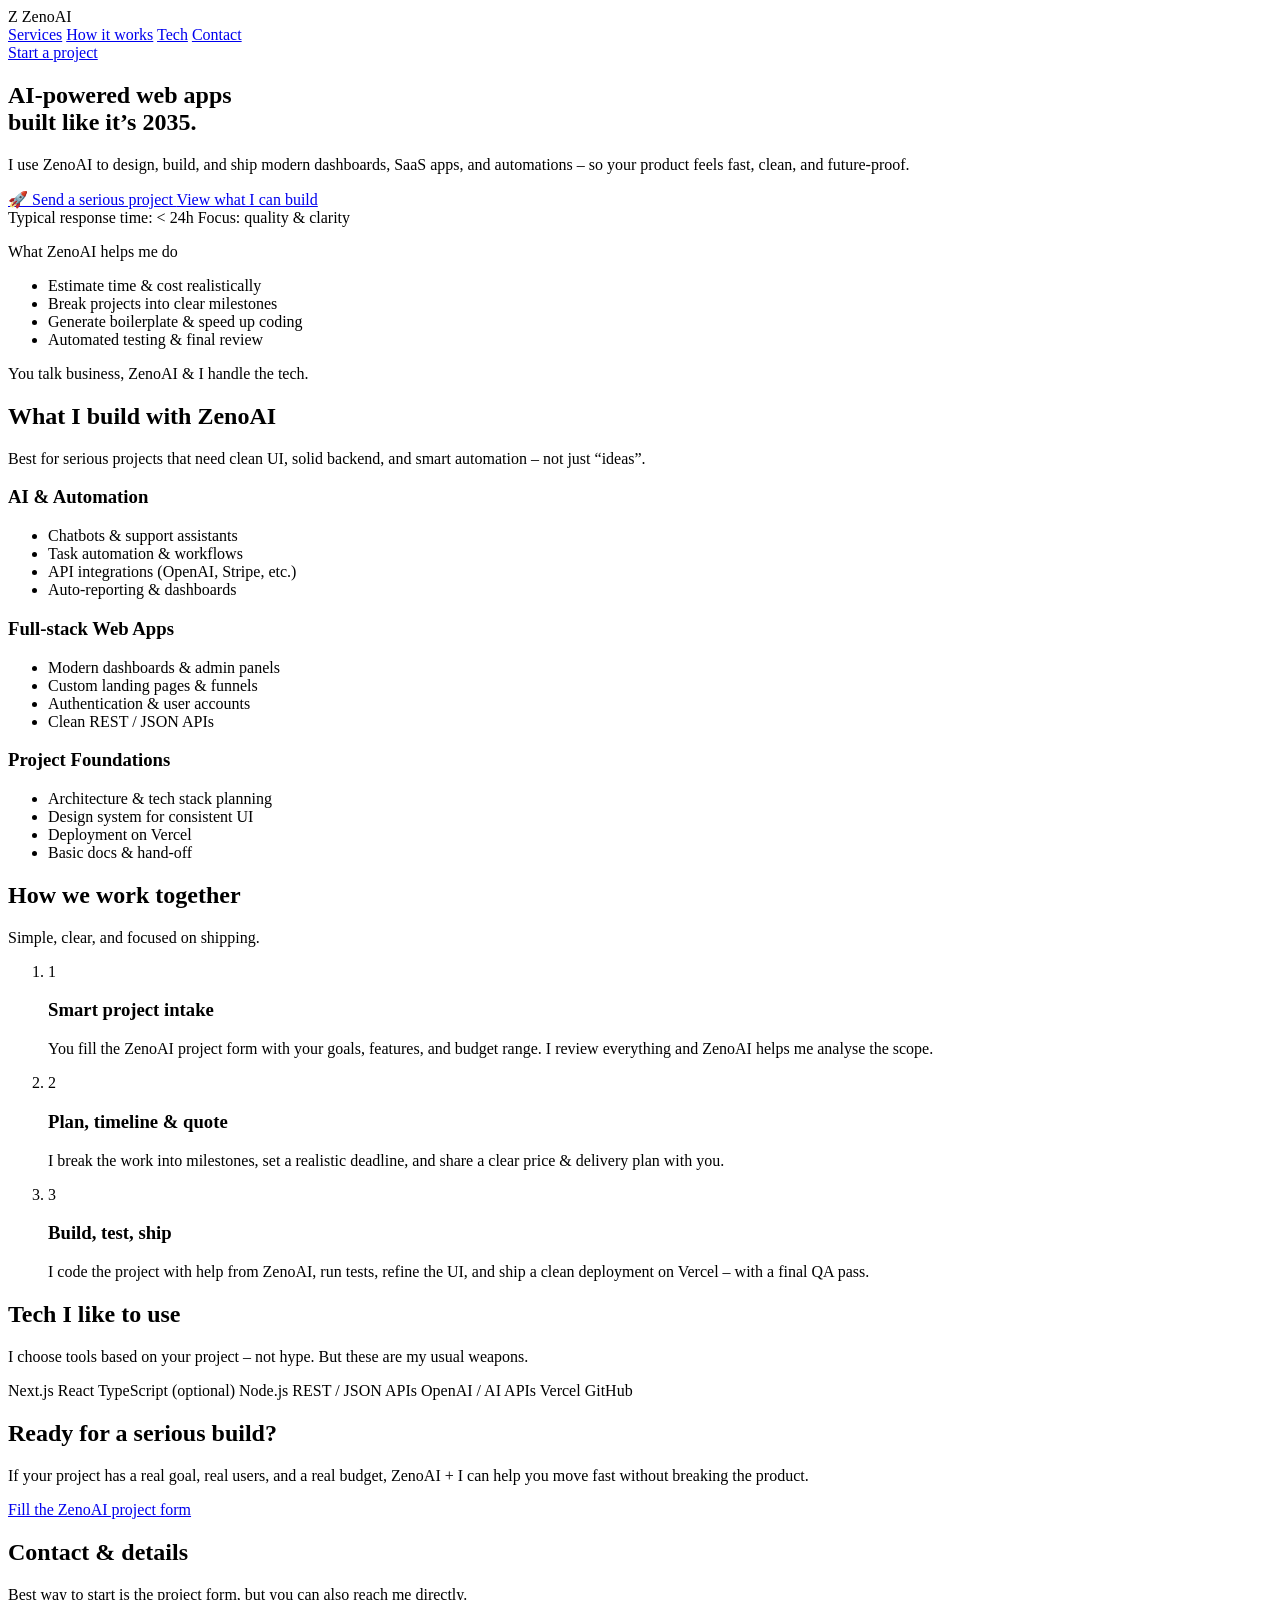
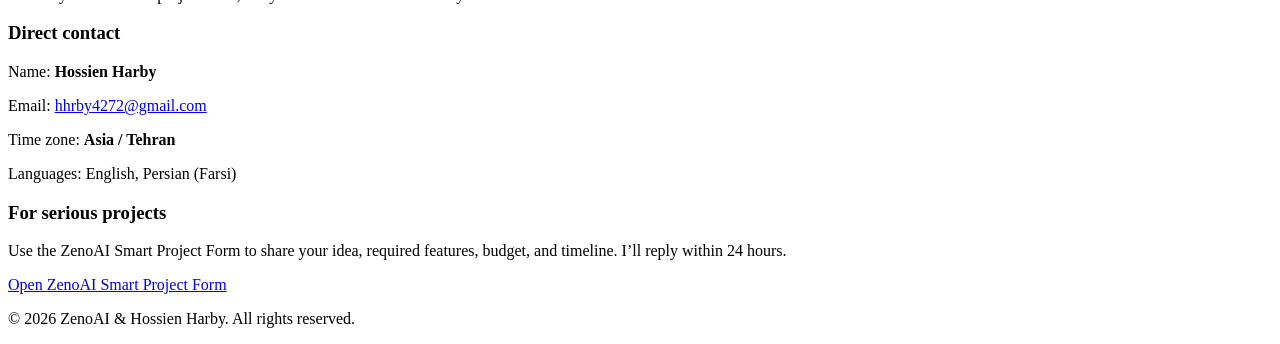
==== index.html @ d4bb6723 "index.html" ====
<!DOCTYPE html>
<html lang="en">
<head>
  <meta charset="UTF-8" />
  <title>ZenoAI – Smart AI Development Studio</title>
  <meta name="viewport" content="width=device-width, initial-scale=1" />
  <meta
    name="description"
    content="ZenoAI helps you build serious AI-powered web apps, dashboards and automation systems with clean code and smart architecture."
  />
  <link rel="stylesheet" href="styles.css" />
</head>
<body>
  <!-- Top glow bar -->
  <div class="top-glow"></div>

  <header class="navbar">
    <div class="logo">
      <span class="logo-badge">Z</span>
      <span class="logo-text">ZenoAI</span>
    </div>

    <nav class="nav-links">
      <a href="#services">Services</a>
      <a href="#how">How it works</a>
      <a href="#stack">Tech</a>
      <a href="#contact">Contact</a>
    </nav>

    <a
      class="nav-cta"
      href="https://zenoai-form.vercel.app/"
      target="_blank"
      rel="noopener"
    >
      Start a project
    </a>
  </header>

  <main>
    <!-- HERO -->
    <section class="hero">
      <div class="hero-text">
        <h1>
          AI-powered web apps<br />
          <span class="highlight">built like it’s 2035.</span>
        </h1>
        <p class="hero-subtitle">
          I use ZenoAI to design, build, and ship modern dashboards, SaaS apps,
          and automations – so your product feels fast, clean, and future-proof.
        </p>

        <div class="hero-actions">
          <a
            class="btn primary"
            href="https://zenoai-form.vercel.app/"
            target="_blank"
            rel="noopener"
          >
            🚀 Send a serious project
          </a>
          <a href="#services" class="btn secondary">
            View what I can build
          </a>
        </div>

        <div class="hero-meta">
          <span>Typical response time: &lt; 24h</span>
          <span>Focus: quality &amp; clarity</span>
        </div>
      </div>

      <div class="hero-card">
        <p class="hero-card-title">What ZenoAI helps me do</p>
        <ul>
          <li>Estimate time &amp; cost realistically</li>
          <li>Break projects into clear milestones</li>
          <li>Generate boilerplate &amp; speed up coding</li>
          <li>Automated testing &amp; final review</li>
        </ul>
        <p class="hero-card-foot">
          You talk business, ZenoAI &amp; I handle the tech.
        </p>
      </div>
    </section>

    <!-- SERVICES -->
    <section id="services" class="section">
      <div class="section-header">
        <h2>What I build with ZenoAI</h2>
        <p>
          Best for serious projects that need clean UI, solid backend, and smart
          automation – not just “ideas”.
        </p>
      </div>

      <div class="grid three">
        <article class="card service">
          <h3>AI &amp; Automation</h3>
          <ul>
            <li>Chatbots &amp; support assistants</li>
            <li>Task automation &amp; workflows</li>
            <li>API integrations (OpenAI, Stripe, etc.)</li>
            <li>Auto-reporting &amp; dashboards</li>
          </ul>
        </article>

        <article class="card service">
          <h3>Full-stack Web Apps</h3>
          <ul>
            <li>Modern dashboards &amp; admin panels</li>
            <li>Custom landing pages &amp; funnels</li>
            <li>Authentication &amp; user accounts</li>
            <li>Clean REST / JSON APIs</li>
          </ul>
        </article>

        <article class="card service">
          <h3>Project Foundations</h3>
          <ul>
            <li>Architecture &amp; tech stack planning</li>
            <li>Design system for consistent UI</li>
            <li>Deployment on Vercel</li>
            <li>Basic docs &amp; hand-off</li>
          </ul>
        </article>
      </div>
    </section>

    <!-- HOW IT WORKS -->
    <section id="how" class="section section-alt">
      <div class="section-header">
        <h2>How we work together</h2>
        <p>Simple, clear, and focused on shipping.</p>
      </div>

      <ol class="steps">
        <li>
          <span class="step-number">1</span>
          <div class="step-content">
            <h3>Smart project intake</h3>
            <p>
              You fill the ZenoAI project form with your goals, features, and
              budget range. I review everything and ZenoAI helps me analyse the
              scope.
            </p>
          </div>
        </li>

        <li>
          <span class="step-number">2</span>
          <div class="step-content">
            <h3>Plan, timeline &amp; quote</h3>
            <p>
              I break the work into milestones, set a realistic deadline, and
              share a clear price &amp; delivery plan with you.
            </p>
          </div>
        </li>

        <li>
          <span class="step-number">3</span>
          <div class="step-content">
            <h3>Build, test, ship</h3>
            <p>
              I code the project with help from ZenoAI, run tests, refine the
              UI, and ship a clean deployment on Vercel – with a final QA pass.
            </p>
          </div>
        </li>
      </ol>
    </section>

    <!-- TECH STACK -->
    <section id="stack" class="section">
      <div class="section-header">
        <h2>Tech I like to use</h2>
        <p>
          I choose tools based on your project – not hype. But these are my
          usual weapons.
        </p>
      </div>

      <div class="stack-tags">
        <span>Next.js</span>
        <span>React</span>
        <span>TypeScript (optional)</span>
        <span>Node.js</span>
        <span>REST / JSON APIs</span>
        <span>OpenAI / AI APIs</span>
        <span>Vercel</span>
        <span>GitHub</span>
      </div>
    </section>

    <!-- MINI CTA -->
    <section class="section mini-cta">
      <div class="mini-cta-content">
        <h2>Ready for a serious build?</h2>
        <p>
          If your project has a real goal, real users, and a real budget,
          ZenoAI + I can help you move fast without breaking the product.
        </p>
      </div>
      <a
        class="btn primary"
        href="https://zenoai-form.vercel.app/"
        target="_blank"
        rel="noopener"
      >
        Fill the ZenoAI project form
      </a>
    </section>

    <!-- CONTACT -->
    <section id="contact" class="section section-alt">
      <div class="section-header">
        <h2>Contact & details</h2>
        <p>
          Best way to start is the project form, but you can also reach me
          directly.
        </p>
      </div>

      <div class="grid two contact-grid">
        <div class="card contact-card">
          <h3>Direct contact</h3>
          <p>Name: <strong>Hossien Harby</strong></p>
          <p>
            Email:
            <a href="mailto:hhrby4272@gmail.com">hhrby4272@gmail.com</a>
          </p>
          <p>Time zone: <strong>Asia / Tehran</strong></p>
          <p>Languages: English, Persian (Farsi)</p>
        </div>

        <div class="card contact-card">
          <h3>For serious projects</h3>
          <p>
            Use the ZenoAI Smart Project Form to share your idea, required
            features, budget, and timeline. I’ll reply within 24 hours.
          </p>
          <a
            class="btn secondary full"
            href="https://zenoai-form.vercel.app/"
            target="_blank"
            rel="noopener"
          >
            Open ZenoAI Smart Project Form
          </a>
        </div>
      </div>
    </section>
  </main>

  <footer class="footer">
    <p>© <span id="year"></span> ZenoAI &amp; Hossien Harby. All rights reserved.</p>
  </footer>

  <script>
    // Set current year in footer
    document.getElementById("year").textContent = new Date().getFullYear();
  </script>
</body>
</html>
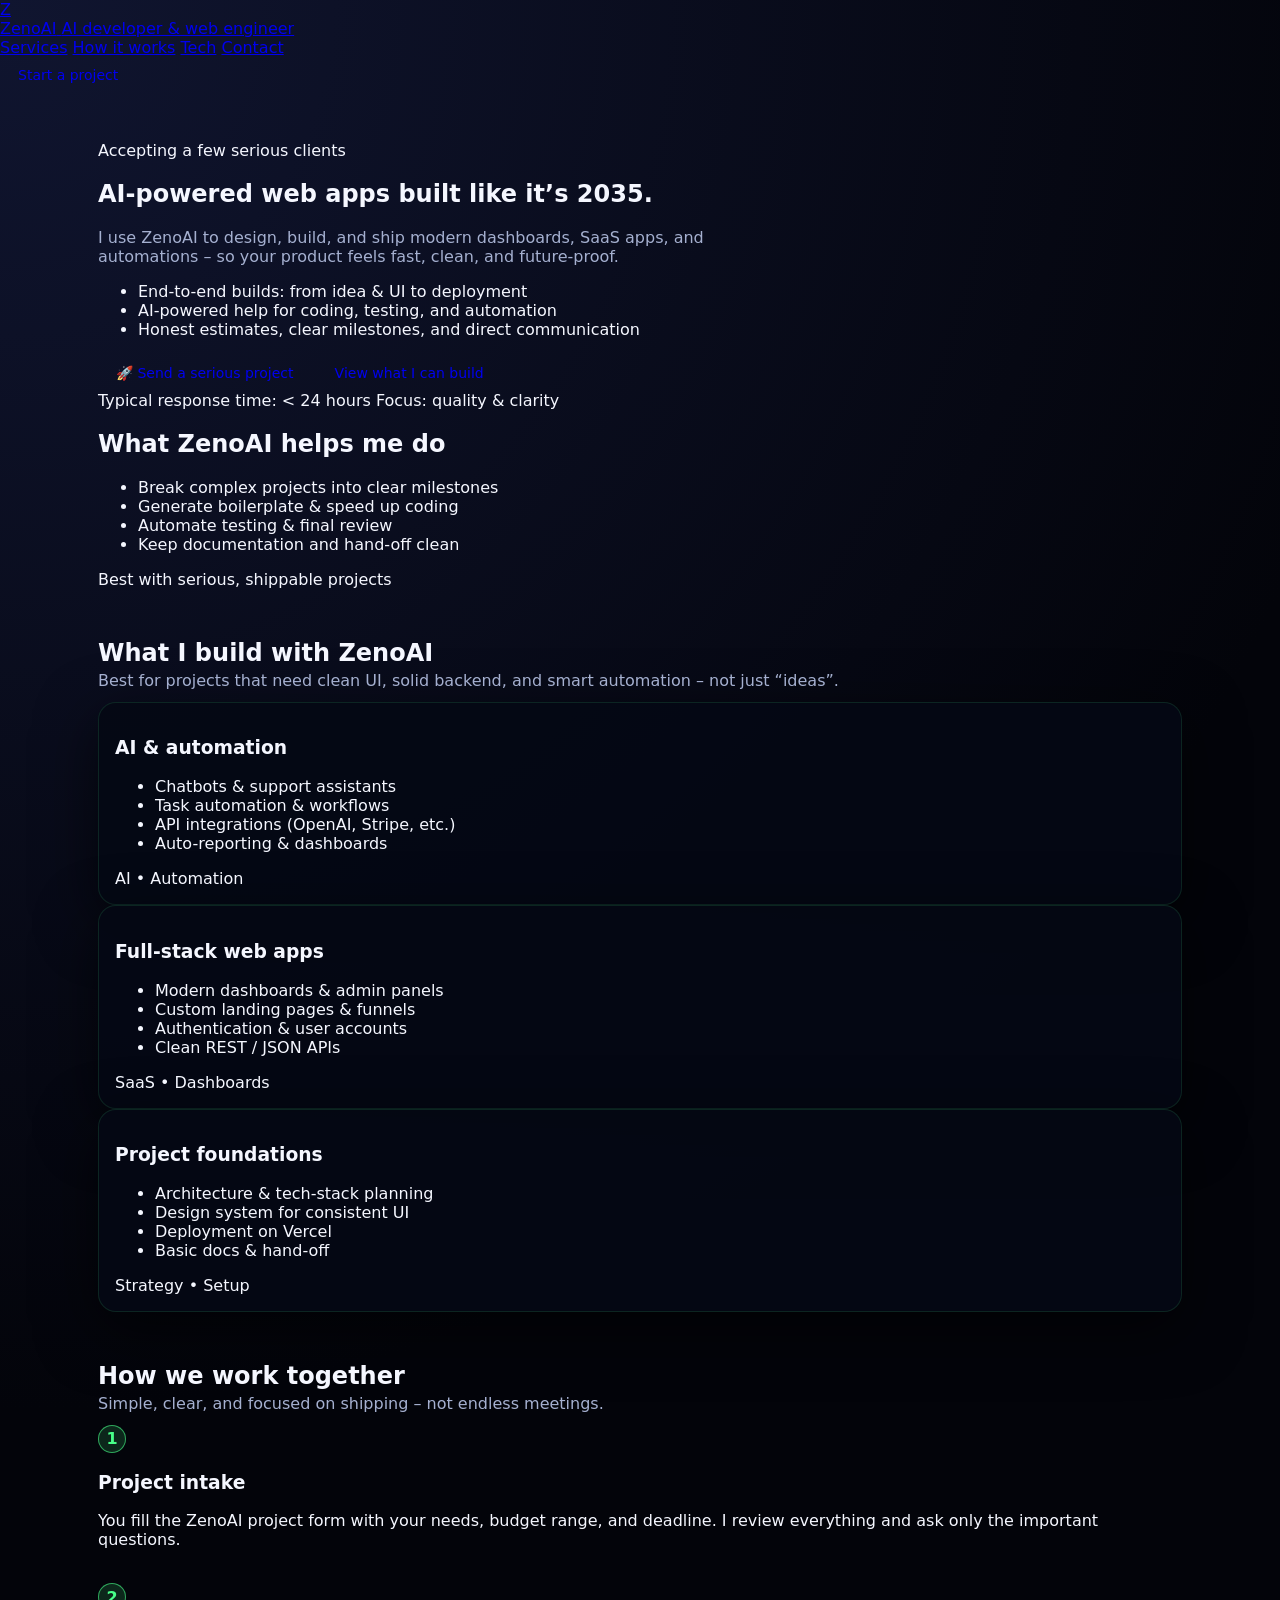
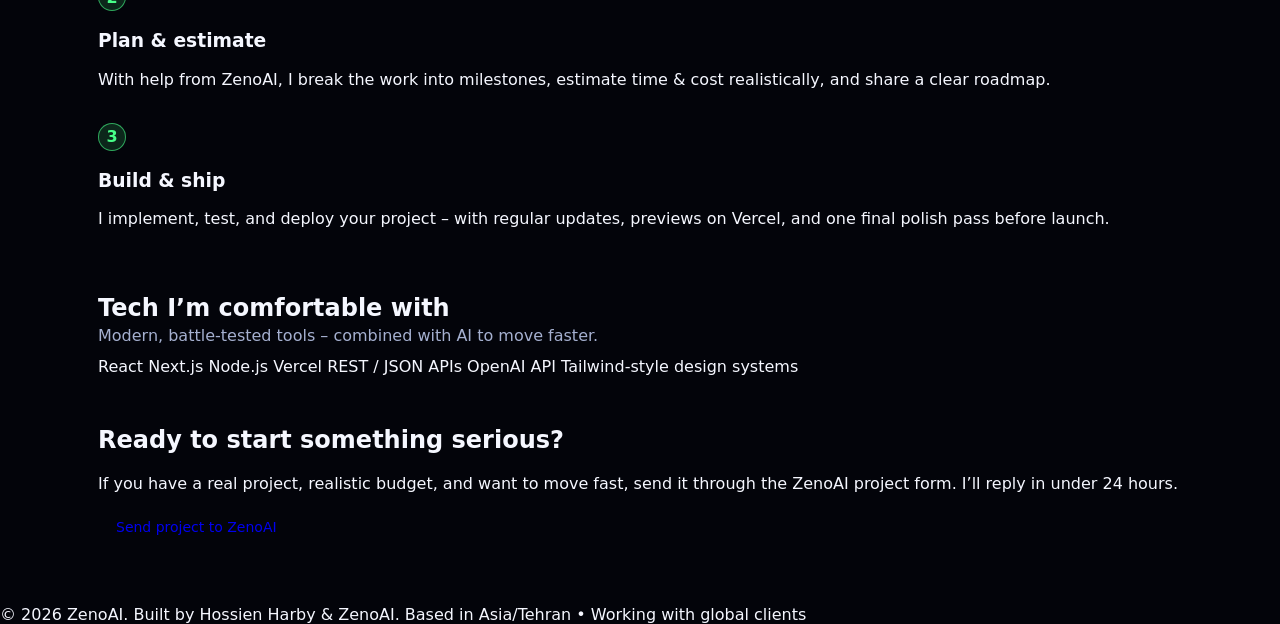
==== commit dfe6dd18: "Update index.html" ====
--- a/index.html
+++ b/index.html
@@ -2,264 +2,257 @@
 <html lang="en">
 <head>
   <meta charset="UTF-8" />
-  <title>ZenoAI – Smart AI Development Studio</title>
+  <title>ZenoAI – AI-powered web apps built like it’s 2035</title>
   <meta name="viewport" content="width=device-width, initial-scale=1" />
   <meta
     name="description"
-    content="ZenoAI helps you build serious AI-powered web apps, dashboards and automation systems with clean code and smart architecture."
+    content="ZenoAI designs and builds modern dashboards, SaaS apps, and automations so your product feels fast, clean, and future-proof."
   />
   <link rel="stylesheet" href="styles.css" />
+  <link rel="preconnect" href="https://fonts.googleapis.com">
+  <link rel="preconnect" href="https://fonts.gstatic.com" crossorigin>
+  <link
+    href="https://fonts.googleapis.com/css2?family=Inter:wght@300;400;500;600;700&display=swap"
+    rel="stylesheet"
+  />
 </head>
 <body>
-  <!-- Top glow bar -->
-  <div class="top-glow"></div>
-
-  <header class="navbar">
-    <div class="logo">
-      <span class="logo-badge">Z</span>
-      <span class="logo-text">ZenoAI</span>
-    </div>
-
-    <nav class="nav-links">
-      <a href="#services">Services</a>
-      <a href="#how">How it works</a>
-      <a href="#stack">Tech</a>
-      <a href="#contact">Contact</a>
-    </nav>
-
-    <a
-      class="nav-cta"
-      href="https://zenoai-form.vercel.app/"
-      target="_blank"
-      rel="noopener"
-    >
-      Start a project
-    </a>
-  </header>
-
-  <main>
-    <!-- HERO -->
-    <section class="hero">
-      <div class="hero-text">
-        <h1>
-          AI-powered web apps<br />
-          <span class="highlight">built like it’s 2035.</span>
-        </h1>
-        <p class="hero-subtitle">
-          I use ZenoAI to design, build, and ship modern dashboards, SaaS apps,
-          and automations – so your product feels fast, clean, and future-proof.
-        </p>
-
-        <div class="hero-actions">
-          <a
-            class="btn primary"
-            href="https://zenoai-form.vercel.app/"
-            target="_blank"
-            rel="noopener"
-          >
-            🚀 Send a serious project
+  <div class="page">
+
+    <!-- Header -->
+    <header class="site-header">
+      <div class="container header-inner">
+        <a href="#" class="brand">
+          <div class="brand-icon">Z</div>
+          <div class="brand-text">
+            <span class="brand-name">ZenoAI</span>
+            <span class="brand-tagline">AI developer & web engineer</span>
+          </div>
+        </a>
+
+        <nav class="nav">
+          <a href="#services">Services</a>
+          <a href="#process">How it works</a>
+          <a href="#tech">Tech</a>
+          <a href="#contact">Contact</a>
+        </nav>
+
+        <a href="#contact" class="btn btn-primary small-header-btn">
+          Start a project
+        </a>
+      </div>
+    </header>
+
+    <main>
+
+      <!-- Hero -->
+      <section class="hero">
+        <div class="container hero-inner">
+          <div class="hero-left">
+            <div class="hero-pill">
+              <span class="pill-dot"></span>
+              Accepting a few serious clients
+            </div>
+
+            <h1 class="hero-title">
+              AI-powered web apps
+              <span class="hero-highlight">built like it’s 2035.</span>
+            </h1>
+
+            <p class="hero-subtitle">
+              I use ZenoAI to design, build, and ship modern dashboards, SaaS apps,
+              and automations – so your product feels fast, clean, and future-proof.
+            </p>
+
+            <ul class="hero-list">
+              <li>End-to-end builds: from idea &amp; UI to deployment</li>
+              <li>AI-powered help for coding, testing, and automation</li>
+              <li>Honest estimates, clear milestones, and direct communication</li>
+            </ul>
+
+            <div class="hero-actions">
+              <a href="https://zenoai-form.vercel.app/" class="btn btn-primary">
+                🚀 Send a serious project
+              </a>
+              <a href="#services" class="btn btn-ghost">
+                View what I can build
+              </a>
+            </div>
+
+            <div class="hero-meta">
+              <span>Typical response time: &lt; 24 hours</span>
+              <span>Focus: quality &amp; clarity</span>
+            </div>
+          </div>
+
+          <div class="hero-right">
+            <div class="panel">
+              <h2 class="panel-title">What ZenoAI helps me do</h2>
+              <ul class="panel-list">
+                <li>
+                  <span class="dot"></span>
+                  Break complex projects into clear milestones
+                </li>
+                <li>
+                  <span class="dot"></span>
+                  Generate boilerplate &amp; speed up coding
+                </li>
+                <li>
+                  <span class="dot"></span>
+                  Automate testing &amp; final review
+                </li>
+                <li>
+                  <span class="dot"></span>
+                  Keep documentation and hand-off clean
+                </li>
+              </ul>
+              <div class="panel-footer">
+                <span class="badge">Best with serious, shippable projects</span>
+              </div>
+            </div>
+          </div>
+        </div>
+      </section>
+
+      <!-- Services / What I build -->
+      <section id="services" class="section section-alt">
+        <div class="container">
+          <div class="section-header">
+            <h2>What I build with ZenoAI</h2>
+            <p>
+              Best for projects that need clean UI, solid backend, and smart automation –
+              not just “ideas”.
+            </p>
+          </div>
+
+          <div class="cards-grid">
+            <article class="card">
+              <h3>AI &amp; automation</h3>
+              <ul>
+                <li>Chatbots &amp; support assistants</li>
+                <li>Task automation &amp; workflows</li>
+                <li>API integrations (OpenAI, Stripe, etc.)</li>
+                <li>Auto-reporting &amp; dashboards</li>
+              </ul>
+              <span class="card-tag">AI • Automation</span>
+            </article>
+
+            <article class="card">
+              <h3>Full-stack web apps</h3>
+              <ul>
+                <li>Modern dashboards &amp; admin panels</li>
+                <li>Custom landing pages &amp; funnels</li>
+                <li>Authentication &amp; user accounts</li>
+                <li>Clean REST / JSON APIs</li>
+              </ul>
+              <span class="card-tag">SaaS • Dashboards</span>
+            </article>
+
+            <article class="card">
+              <h3>Project foundations</h3>
+              <ul>
+                <li>Architecture &amp; tech-stack planning</li>
+                <li>Design system for consistent UI</li>
+                <li>Deployment on Vercel</li>
+                <li>Basic docs &amp; hand-off</li>
+              </ul>
+              <span class="card-tag">Strategy • Setup</span>
+            </article>
+          </div>
+        </div>
+      </section>
+
+      <!-- Process -->
+      <section id="process" class="section">
+        <div class="container">
+          <div class="section-header">
+            <h2>How we work together</h2>
+            <p>Simple, clear, and focused on shipping – not endless meetings.</p>
+          </div>
+
+          <div class="steps">
+            <div class="step">
+              <div class="step-number">1</div>
+              <h3>Project intake</h3>
+              <p>
+                You fill the ZenoAI project form with your needs, budget range,
+                and deadline. I review everything and ask only the important questions.
+              </p>
+            </div>
+
+            <div class="step">
+              <div class="step-number">2</div>
+              <h3>Plan &amp; estimate</h3>
+              <p>
+                With help from ZenoAI, I break the work into milestones,
+                estimate time &amp; cost realistically, and share a clear roadmap.
+              </p>
+            </div>
+
+            <div class="step">
+              <div class="step-number">3</div>
+              <h3>Build &amp; ship</h3>
+              <p>
+                I implement, test, and deploy your project – with regular updates,
+                previews on Vercel, and one final polish pass before launch.
+              </p>
+            </div>
+          </div>
+        </div>
+      </section>
+
+      <!-- Tech -->
+      <section id="tech" class="section section-alt">
+        <div class="container">
+          <div class="section-header">
+            <h2>Tech I’m comfortable with</h2>
+            <p>
+              Modern, battle-tested tools – combined with AI to move faster.
+            </p>
+          </div>
+
+          <div class="tech-tags">
+            <span>React</span>
+            <span>Next.js</span>
+            <span>Node.js</span>
+            <span>Vercel</span>
+            <span>REST / JSON APIs</span>
+            <span>OpenAI API</span>
+            <span>Tailwind-style design systems</span>
+          </div>
+        </div>
+      </section>
+
+      <!-- Contact / CTA -->
+      <section id="contact" class="section cta-section">
+        <div class="container cta-inner">
+          <div>
+            <h2>Ready to start something serious?</h2>
+            <p>
+              If you have a real project, realistic budget, and want to move fast,
+              send it through the ZenoAI project form. I’ll reply in under 24 hours.
+            </p>
+          </div>
+          <a href="https://zenoai-form.vercel.app/" class="btn btn-primary btn-large">
+            Send project to ZenoAI
           </a>
-          <a href="#services" class="btn secondary">
-            View what I can build
-          </a>
-        </div>
-
-        <div class="hero-meta">
-          <span>Typical response time: &lt; 24h</span>
-          <span>Focus: quality &amp; clarity</span>
-        </div>
+        </div>
+      </section>
+
+    </main>
+
+    <!-- Footer -->
+    <footer class="site-footer">
+      <div class="container footer-inner">
+        <span>© <span id="year"></span> ZenoAI. Built by Hossien Harby &amp; ZenoAI.</span>
+        <span class="footer-note">Based in Asia/Tehran • Working with global clients</span>
       </div>
-
-      <div class="hero-card">
-        <p class="hero-card-title">What ZenoAI helps me do</p>
-        <ul>
-          <li>Estimate time &amp; cost realistically</li>
-          <li>Break projects into clear milestones</li>
-          <li>Generate boilerplate &amp; speed up coding</li>
-          <li>Automated testing &amp; final review</li>
-        </ul>
-        <p class="hero-card-foot">
-          You talk business, ZenoAI &amp; I handle the tech.
-        </p>
-      </div>
-    </section>
-
-    <!-- SERVICES -->
-    <section id="services" class="section">
-      <div class="section-header">
-        <h2>What I build with ZenoAI</h2>
-        <p>
-          Best for serious projects that need clean UI, solid backend, and smart
-          automation – not just “ideas”.
-        </p>
-      </div>
-
-      <div class="grid three">
-        <article class="card service">
-          <h3>AI &amp; Automation</h3>
-          <ul>
-            <li>Chatbots &amp; support assistants</li>
-            <li>Task automation &amp; workflows</li>
-            <li>API integrations (OpenAI, Stripe, etc.)</li>
-            <li>Auto-reporting &amp; dashboards</li>
-          </ul>
-        </article>
-
-        <article class="card service">
-          <h3>Full-stack Web Apps</h3>
-          <ul>
-            <li>Modern dashboards &amp; admin panels</li>
-            <li>Custom landing pages &amp; funnels</li>
-            <li>Authentication &amp; user accounts</li>
-            <li>Clean REST / JSON APIs</li>
-          </ul>
-        </article>
-
-        <article class="card service">
-          <h3>Project Foundations</h3>
-          <ul>
-            <li>Architecture &amp; tech stack planning</li>
-            <li>Design system for consistent UI</li>
-            <li>Deployment on Vercel</li>
-            <li>Basic docs &amp; hand-off</li>
-          </ul>
-        </article>
-      </div>
-    </section>
-
-    <!-- HOW IT WORKS -->
-    <section id="how" class="section section-alt">
-      <div class="section-header">
-        <h2>How we work together</h2>
-        <p>Simple, clear, and focused on shipping.</p>
-      </div>
-
-      <ol class="steps">
-        <li>
-          <span class="step-number">1</span>
-          <div class="step-content">
-            <h3>Smart project intake</h3>
-            <p>
-              You fill the ZenoAI project form with your goals, features, and
-              budget range. I review everything and ZenoAI helps me analyse the
-              scope.
-            </p>
-          </div>
-        </li>
-
-        <li>
-          <span class="step-number">2</span>
-          <div class="step-content">
-            <h3>Plan, timeline &amp; quote</h3>
-            <p>
-              I break the work into milestones, set a realistic deadline, and
-              share a clear price &amp; delivery plan with you.
-            </p>
-          </div>
-        </li>
-
-        <li>
-          <span class="step-number">3</span>
-          <div class="step-content">
-            <h3>Build, test, ship</h3>
-            <p>
-              I code the project with help from ZenoAI, run tests, refine the
-              UI, and ship a clean deployment on Vercel – with a final QA pass.
-            </p>
-          </div>
-        </li>
-      </ol>
-    </section>
-
-    <!-- TECH STACK -->
-    <section id="stack" class="section">
-      <div class="section-header">
-        <h2>Tech I like to use</h2>
-        <p>
-          I choose tools based on your project – not hype. But these are my
-          usual weapons.
-        </p>
-      </div>
-
-      <div class="stack-tags">
-        <span>Next.js</span>
-        <span>React</span>
-        <span>TypeScript (optional)</span>
-        <span>Node.js</span>
-        <span>REST / JSON APIs</span>
-        <span>OpenAI / AI APIs</span>
-        <span>Vercel</span>
-        <span>GitHub</span>
-      </div>
-    </section>
-
-    <!-- MINI CTA -->
-    <section class="section mini-cta">
-      <div class="mini-cta-content">
-        <h2>Ready for a serious build?</h2>
-        <p>
-          If your project has a real goal, real users, and a real budget,
-          ZenoAI + I can help you move fast without breaking the product.
-        </p>
-      </div>
-      <a
-        class="btn primary"
-        href="https://zenoai-form.vercel.app/"
-        target="_blank"
-        rel="noopener"
-      >
-        Fill the ZenoAI project form
-      </a>
-    </section>
-
-    <!-- CONTACT -->
-    <section id="contact" class="section section-alt">
-      <div class="section-header">
-        <h2>Contact & details</h2>
-        <p>
-          Best way to start is the project form, but you can also reach me
-          directly.
-        </p>
-      </div>
-
-      <div class="grid two contact-grid">
-        <div class="card contact-card">
-          <h3>Direct contact</h3>
-          <p>Name: <strong>Hossien Harby</strong></p>
-          <p>
-            Email:
-            <a href="mailto:hhrby4272@gmail.com">hhrby4272@gmail.com</a>
-          </p>
-          <p>Time zone: <strong>Asia / Tehran</strong></p>
-          <p>Languages: English, Persian (Farsi)</p>
-        </div>
-
-        <div class="card contact-card">
-          <h3>For serious projects</h3>
-          <p>
-            Use the ZenoAI Smart Project Form to share your idea, required
-            features, budget, and timeline. I’ll reply within 24 hours.
-          </p>
-          <a
-            class="btn secondary full"
-            href="https://zenoai-form.vercel.app/"
-            target="_blank"
-            rel="noopener"
-          >
-            Open ZenoAI Smart Project Form
-          </a>
-        </div>
-      </div>
-    </section>
-  </main>
-
-  <footer class="footer">
-    <p>© <span id="year"></span> ZenoAI &amp; Hossien Harby. All rights reserved.</p>
-  </footer>
+    </footer>
+  </div>
 
   <script>
-    // Set current year in footer
-    document.getElementById("year").textContent = new Date().getFullYear();
+    // simple current year in footer
+    document.getElementById('year').textContent = new Date().getFullYear();
   </script>
 </body>
 </html>
--- a/styles.css
+++ b/styles.css
@@ -0,0 +1,291 @@
+:root {
+  --bg: #05060a;
+  --bg-alt: #080a11;
+  --card: #0e111b;
+  --border: #1b2336;
+  --text: #f5f7ff;
+  --muted: #a5b0d0;
+  --accent: #47ff88;
+  --accent-soft: rgba(71, 255, 136, 0.14);
+  --danger: #ff4d4d;
+  --radius-lg: 18px;
+  --radius-xl: 24px;
+  --shadow-soft: 0 18px 60px rgba(0, 0, 0, 0.6);
+  --shadow-soft-green: 0 0 60px rgba(71, 255, 136, 0.35);
+  --transition-fast: 0.18s ease-out;
+  --max-width: 1120px;
+}
+
+ *,
+*::before,
+*::after {
+  box-sizing: border-box;
+}
+
+html,
+body {
+  margin: 0;
+  padding: 0;
+  font-family: system-ui, sans-serif;
+  background: radial-gradient(circle at top left, #101530, #03040a 55%);
+  color: var(--text);
+}
+
+/* Top glow */
+.top-glow {
+  position: fixed;
+  inset-inline: 8%;
+  top: 0;
+  height: 3px;
+  border-radius: 999px;
+  background: linear-gradient(
+    90deg,
+    rgba(71, 255, 136, 0.1),
+    rgba(71, 255, 136, 0.7),
+    rgba(71, 255, 136, 0.1)
+  );
+  z-index: 100;
+}
+
+/* NAVBAR */
+
+.navbar {
+  position: sticky;
+  top: 0;
+  z-index: 50;
+  display: flex;
+  align-items: center;
+  justify-content: space-between;
+  padding: 14px 18px;
+  backdrop-filter: blur(18px);
+  background: linear-gradient(
+    to right,
+    rgba(5, 6, 12, 0.95),
+    rgba(10, 12, 22, 0.96)
+  );
+  border-bottom: 1px solid rgba(71, 255, 136, 0.12);
+}
+
+.logo {
+  display: flex;
+  align-items: center;
+  gap: 8px;
+}
+
+.logo-badge {
+  width: 32px;
+  height: 32px;
+  border-radius: 999px;
+  background: radial-gradient(circle at 30% 0, #b0ffd2, #11c85c);
+  display: flex;
+  align-items: center;
+  justify-content: center;
+  color: #020205;
+  font-weight: 800;
+  font-size: 18px;
+  box-shadow: var(--shadow-soft-green);
+}
+
+.logo-text {
+  font-weight: 700;
+  letter-spacing: 0.03em;
+}
+
+.nav-links {
+  display: flex;
+  gap: 16px;
+}
+
+.nav-links a {
+  color: var(--muted);
+  text-decoration: none;
+  padding: 6px 8px;
+  border-radius: 999px;
+  border: 1px solid transparent;
+  transition: var(--transition-fast);
+}
+
+.nav-links a:hover {
+  color: var(--text);
+  background: rgba(71, 255, 136, 0.06);
+  border-color: rgba(71, 255, 136, 0.3);
+}
+
+.nav-cta {
+  text-decoration: none;
+  padding: 8px 14px;
+  border-radius: 999px;
+  background: linear-gradient(135deg, #20e764, #6bffb0);
+  color: #020205;
+  font-weight: 600;
+  box-shadow: var(--shadow-soft-green);
+  transition: 0.2s;
+}
+
+.nav-cta:hover {
+  transform: translateY(-2px);
+  box-shadow: 0 20px 40px rgba(71, 255, 136, 0.45);
+}
+
+/* MAIN CONTAINER */
+
+main {
+  max-width: var(--max-width);
+  margin: 0 auto;
+  padding: 28px 18px 60px;
+}
+
+/* HERO */
+
+.hero {
+  display: grid;
+  grid-template-columns: 1.4fr 1fr;
+  gap: 28px;
+  margin-top: 20px;
+}
+
+.hero-text h1 {
+  font-size: clamp(30px, 4vw, 42px);
+  line-height: 1.12;
+}
+
+.highlight {
+  color: var(--accent);
+}
+
+.hero-subtitle {
+  color: var(--muted);
+  margin-bottom: 16px;
+}
+
+.btn {
+  border-radius: 999px;
+  padding: 10px 18px;
+  font-size: 14px;
+  text-decoration: none;
+  font-weight: 500;
+  display: inline-flex;
+  align-items: center;
+  transition: var(--transition-fast);
+}
+
+.btn.primary {
+  background: linear-gradient(135deg, #20e764, #6bffb0);
+  color: #020205;
+  box-shadow: var(--shadow-soft-green);
+}
+
+.btn.secondary {
+  border: 1px solid rgba(71, 255, 136, 0.36);
+  color: var(--accent);
+}
+
+.hero-card {
+  background: linear-gradient(145deg, #12182e, #050710 70%);
+  padding: 18px;
+  border-radius: var(--radius-xl);
+  border: 1px solid rgba(71, 255, 136, 0.22);
+  box-shadow: var(--shadow-soft);
+}
+
+/* GENERIC SECTIONS */
+
+.section {
+  margin-top: 50px;
+}
+
+.section-header h2 {
+  margin: 0 0 4px;
+}
+
+.section-header p {
+  margin: 0 0 12px;
+  color: var(--muted);
+}
+
+/* GRID */
+
+.grid {
+  display: grid;
+  gap: 16px;
+}
+
+.grid.three {
+  grid-template-columns: repeat(3, 1fr);
+}
+
+/* CARDS */
+
+.card {
+  background: rgba(5, 8, 20, 0.9);
+  border-radius: var(--radius-lg);
+  padding: 16px;
+  border: 1px solid rgba(71, 255, 136, 0.12);
+  box-shadow: var(--shadow-soft);
+}
+
+/* STEPS */
+
+.steps {
+  display: grid;
+  gap: 18px;
+}
+
+.step-number {
+  background: var(--accent-soft);
+  border: 1px solid rgba(71, 255, 136, 0.6);
+  border-radius: 999px;
+  width: 28px;
+  height: 28px;
+  display: flex;
+  align-items: center;
+  justify-content: center;
+  color: var(--accent);
+  font-weight: 600;
+}
+
+.step-content p {
+  color: var(--muted);
+}
+
+/* STACK TAGS */
+
+.stack-tags {
+  display: flex;
+  flex-wrap: wrap;
+  gap: 10px;
+}
+
+.stack-tags span {
+  padding: 5px 10px;
+  background: rgba(4, 7, 18, 0.9);
+  border-radius: 999px;
+  border: 1px solid rgba(71, 255, 136, 0.2);
+  color: var(--muted);
+}
+
+/* FOOTER */
+
+.footer {
+  text-align: center;
+  padding: 20px 0 40px;
+  color: var(--muted);
+  font-size: 12px;
+}
+
+/* RESPONSIVE */
+
+@media (max-width: 900px) {
+  .hero {
+    grid-template-columns: 1fr;
+  }
+  .hero-card {
+    order: -1;
+  }
+}
+
+@media (max-width: 650px) {
+  .grid.three {
+    grid-template-columns: 1fr;
+  }
+}
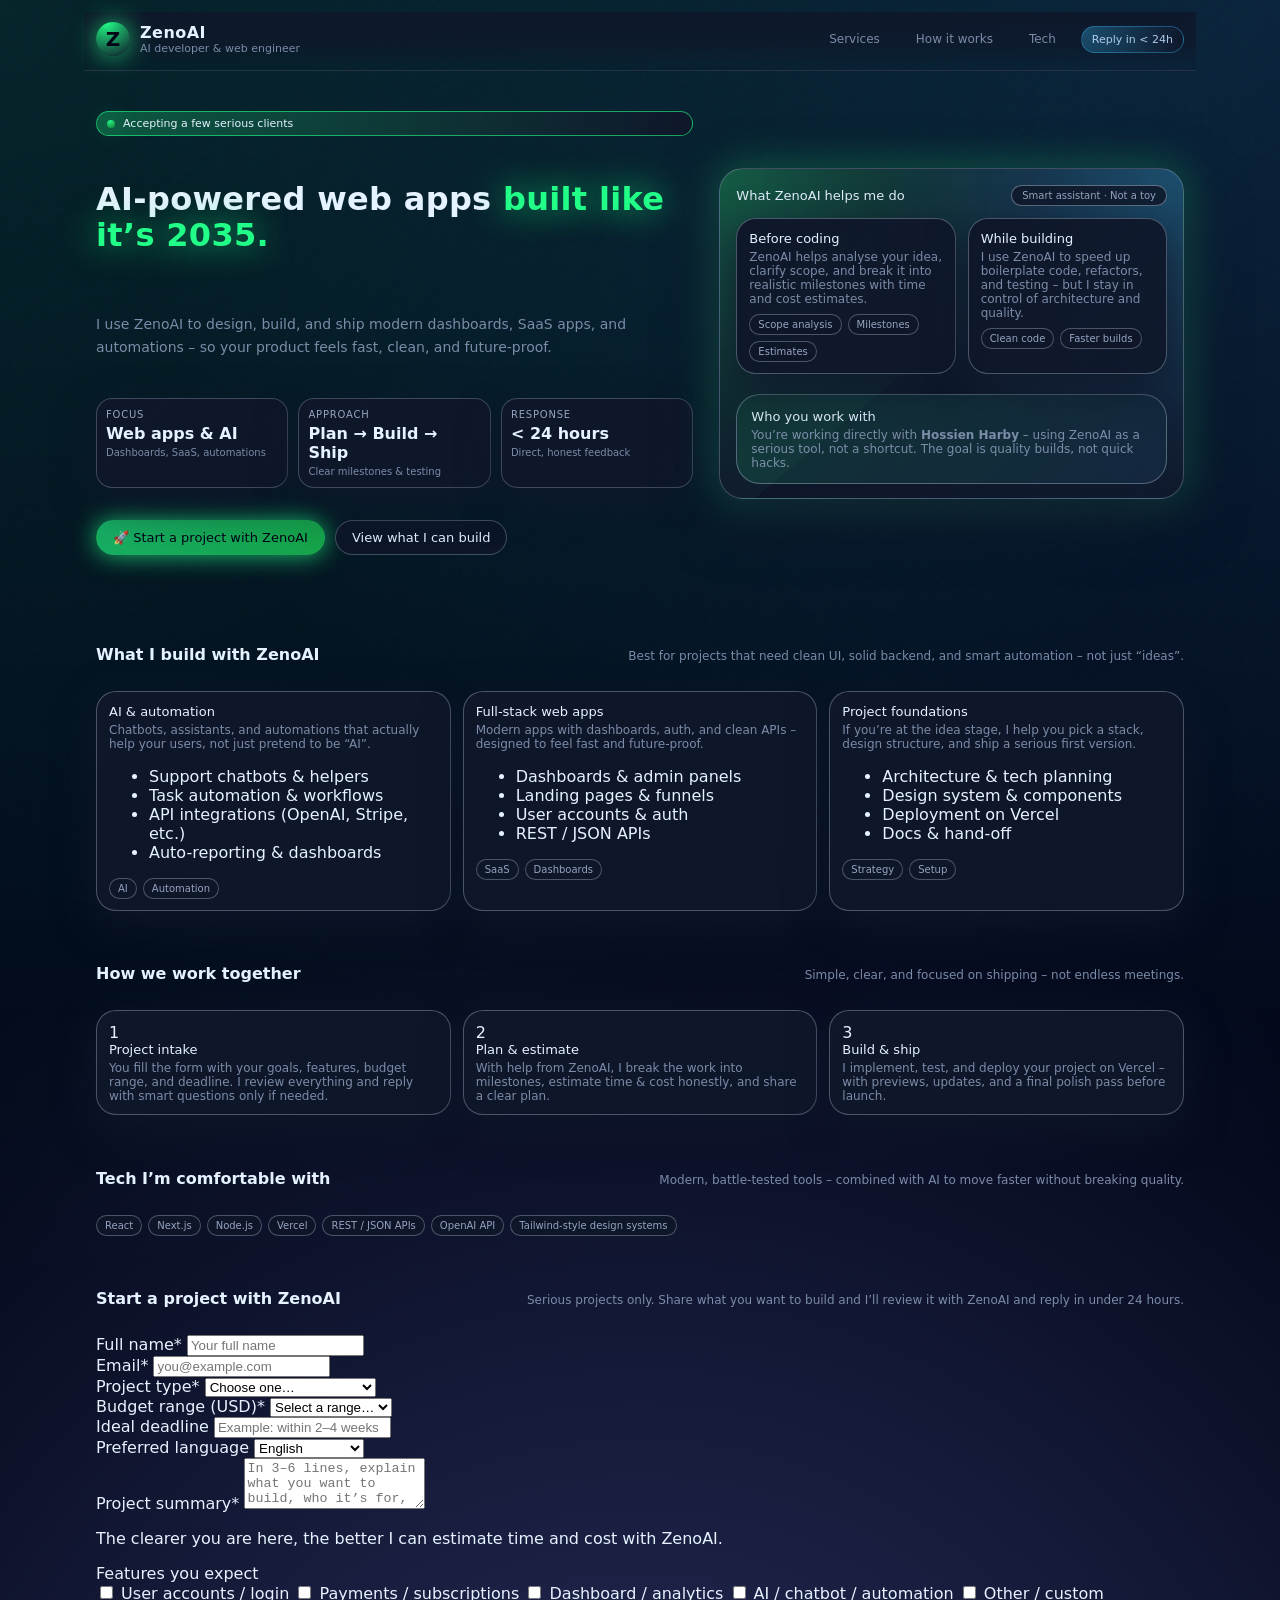
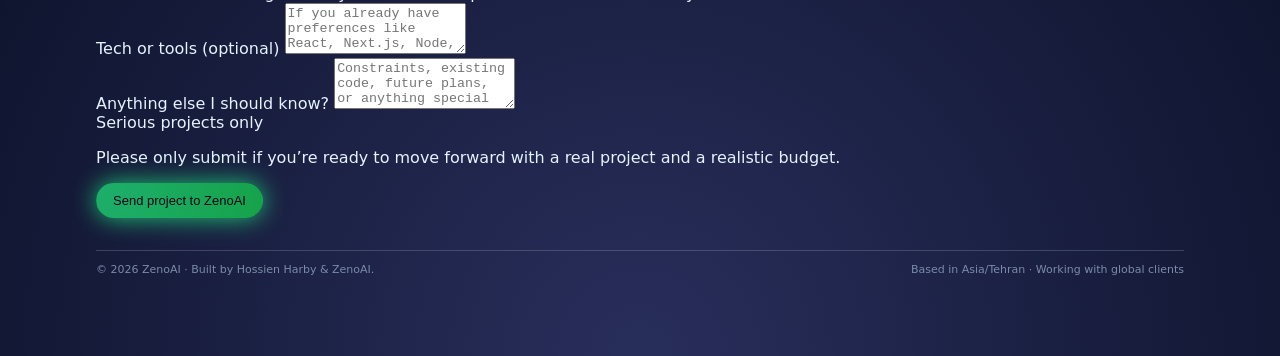
==== commit e18c0b97: "Update index.html" ====
--- a/index.html
+++ b/index.html
@@ -6,253 +6,424 @@
   <meta name="viewport" content="width=device-width, initial-scale=1" />
   <meta
     name="description"
-    content="ZenoAI designs and builds modern dashboards, SaaS apps, and automations so your product feels fast, clean, and future-proof."
+    content="ZenoAI helps you design and build modern dashboards, SaaS apps, and automations – fast, clean, and future-proof."
   />
   <link rel="stylesheet" href="styles.css" />
-  <link rel="preconnect" href="https://fonts.googleapis.com">
-  <link rel="preconnect" href="https://fonts.gstatic.com" crossorigin>
-  <link
-    href="https://fonts.googleapis.com/css2?family=Inter:wght@300;400;500;600;700&display=swap"
-    rel="stylesheet"
-  />
 </head>
 <body>
   <div class="page">
 
-    <!-- Header -->
-    <header class="site-header">
-      <div class="container header-inner">
-        <a href="#" class="brand">
-          <div class="brand-icon">Z</div>
-          <div class="brand-text">
-            <span class="brand-name">ZenoAI</span>
-            <span class="brand-tagline">AI developer & web engineer</span>
-          </div>
-        </a>
-
-        <nav class="nav">
-          <a href="#services">Services</a>
-          <a href="#process">How it works</a>
-          <a href="#tech">Tech</a>
-          <a href="#contact">Contact</a>
-        </nav>
-
-        <a href="#contact" class="btn btn-primary small-header-btn">
-          Start a project
-        </a>
+    <!-- NAVBAR -->
+    <header class="nav">
+      <div class="nav-inner">
+        <div class="nav-left">
+          <div class="nav-logo">Z</div>
+          <div class="nav-title">
+            <span class="nav-title-main">ZenoAI</span>
+            <span class="nav-title-sub">AI developer & web engineer</span>
+          </div>
+        </div>
+
+        <div class="nav-links">
+          <a href="#services" class="nav-link">Services</a>
+          <a href="#process" class="nav-link">How it works</a>
+          <a href="#tech" class="nav-link">Tech</a>
+          <span class="nav-pill">Reply in &lt; 24h</span>
+        </div>
       </div>
     </header>
 
+    <!-- HERO -->
     <main>
-
-      <!-- Hero -->
       <section class="hero">
-        <div class="container hero-inner">
-          <div class="hero-left">
-            <div class="hero-pill">
-              <span class="pill-dot"></span>
-              Accepting a few serious clients
-            </div>
-
-            <h1 class="hero-title">
-              AI-powered web apps
-              <span class="hero-highlight">built like it’s 2035.</span>
-            </h1>
-
-            <p class="hero-subtitle">
-              I use ZenoAI to design, build, and ship modern dashboards, SaaS apps,
-              and automations – so your product feels fast, clean, and future-proof.
+        <div class="hero-left">
+          <div class="hero-pill">
+            <span class="hero-pill-dot"></span>
+            Accepting a few serious clients
+          </div>
+
+          <h1 class="hero-title">
+            AI-powered web apps
+            <span>built like it’s 2035.</span>
+          </h1>
+
+          <p class="hero-subtitle">
+            I use ZenoAI to design, build, and ship modern dashboards, SaaS apps,
+            and automations – so your product feels fast, clean, and future-proof.
+          </p>
+
+          <div class="hero-stats">
+            <div class="hero-stat-card">
+              <div class="hero-stat-label">Focus</div>
+              <div class="hero-stat-value">Web apps & AI</div>
+              <div class="hero-stat-note">Dashboards, SaaS, automations</div>
+            </div>
+            <div class="hero-stat-card">
+              <div class="hero-stat-label">Approach</div>
+              <div class="hero-stat-value">Plan → Build → Ship</div>
+              <div class="hero-stat-note">Clear milestones & testing</div>
+            </div>
+            <div class="hero-stat-card">
+              <div class="hero-stat-label">Response</div>
+              <div class="hero-stat-value">&lt; 24 hours</div>
+              <div class="hero-stat-note">Direct, honest feedback</div>
+            </div>
+          </div>
+
+          <div class="hero-actions">
+            <a
+              href="#contact"
+              class="btn btn-primary"
+            >
+              🚀 Start a project with ZenoAI
+            </a>
+            <a href="#services" class="btn btn-ghost">
+              View what I can build
+            </a>
+          </div>
+        </div>
+
+        <div class="hero-right">
+          <div class="hero-panel">
+            <div class="hero-panel-header">
+              <div class="hero-panel-title">What ZenoAI helps me do</div>
+              <div class="hero-panel-pill">Smart assistant · Not a toy</div>
+            </div>
+
+            <div class="hero-panel-grid">
+              <div class="card">
+                <div class="card-title">Before coding</div>
+                <div class="card-text">
+                  ZenoAI helps analyse your idea, clarify scope, and break it into
+                  realistic milestones with time and cost estimates.
+                </div>
+                <div class="tag-row">
+                  <span class="tag">Scope analysis</span>
+                  <span class="tag">Milestones</span>
+                  <span class="tag">Estimates</span>
+                </div>
+              </div>
+
+              <div class="card">
+                <div class="card-title">While building</div>
+                <div class="card-text">
+                  I use ZenoAI to speed up boilerplate code, refactors, and testing –
+                  but I stay in control of architecture and quality.
+                </div>
+                <div class="tag-row">
+                  <span class="tag">Clean code</span>
+                  <span class="tag">Faster builds</span>
+                </div>
+              </div>
+            </div>
+
+            <div class="contact-card">
+              <div class="card-title">Who you work with</div>
+              <div class="card-text">
+                You’re working directly with <strong>Hossien Harby</strong> – using
+                ZenoAI as a serious tool, not a shortcut. The goal is quality
+                builds, not quick hacks.
+              </div>
+            </div>
+          </div>
+        </div>
+      </section>
+
+      <!-- SERVICES -->
+      <section id="services" class="section">
+        <div class="section-header">
+          <h2 class="section-title">What I build with ZenoAI</h2>
+          <p class="section-subtitle">
+            Best for projects that need clean UI, solid backend, and smart automation –
+            not just “ideas”.
+          </p>
+        </div>
+
+        <div class="card-grid">
+          <div class="card">
+            <div class="card-title">AI & automation</div>
+            <div class="card-text">
+              Chatbots, assistants, and automations that actually help your users, not just
+              pretend to be “AI”.
+            </div>
+            <ul class="card-list">
+              <li>Support chatbots & helpers</li>
+              <li>Task automation & workflows</li>
+              <li>API integrations (OpenAI, Stripe, etc.)</li>
+              <li>Auto-reporting & dashboards</li>
+            </ul>
+            <div class="tag-row">
+              <span class="tag">AI</span>
+              <span class="tag">Automation</span>
+            </div>
+          </div>
+
+          <div class="card">
+            <div class="card-title">Full-stack web apps</div>
+            <div class="card-text">
+              Modern apps with dashboards, auth, and clean APIs – designed to feel fast
+              and future-proof.
+            </div>
+            <ul class="card-list">
+              <li>Dashboards & admin panels</li>
+              <li>Landing pages & funnels</li>
+              <li>User accounts & auth</li>
+              <li>REST / JSON APIs</li>
+            </ul>
+            <div class="tag-row">
+              <span class="tag">SaaS</span>
+              <span class="tag">Dashboards</span>
+            </div>
+          </div>
+
+          <div class="card">
+            <div class="card-title">Project foundations</div>
+            <div class="card-text">
+              If you’re at the idea stage, I help you pick a stack, design structure, and
+              ship a serious first version.
+            </div>
+            <ul class="card-list">
+              <li>Architecture & tech planning</li>
+              <li>Design system & components</li>
+              <li>Deployment on Vercel</li>
+              <li>Docs & hand-off</li>
+            </ul>
+            <div class="tag-row">
+              <span class="tag">Strategy</span>
+              <span class="tag">Setup</span>
+            </div>
+          </div>
+        </div>
+      </section>
+
+      <!-- PROCESS -->
+      <section id="process" class="section">
+        <div class="section-header">
+          <h2 class="section-title">How we work together</h2>
+          <p class="section-subtitle">
+            Simple, clear, and focused on shipping – not endless meetings.
+          </p>
+        </div>
+
+        <div class="card-grid">
+          <div class="step card">
+            <div class="step-number">1</div>
+            <div class="card-title">Project intake</div>
+            <div class="card-text">
+              You fill the form with your goals, features, budget range, and deadline.
+              I review everything and reply with smart questions only if needed.
+            </div>
+          </div>
+          <div class="step card">
+            <div class="step-number">2</div>
+            <div class="card-title">Plan & estimate</div>
+            <div class="card-text">
+              With help from ZenoAI, I break the work into milestones, estimate time
+              & cost honestly, and share a clear plan.
+            </div>
+          </div>
+          <div class="step card">
+            <div class="step-number">3</div>
+            <div class="card-title">Build & ship</div>
+            <div class="card-text">
+              I implement, test, and deploy your project on Vercel – with previews,
+              updates, and a final polish pass before launch.
+            </div>
+          </div>
+        </div>
+      </section>
+
+      <!-- TECH -->
+      <section id="tech" class="section">
+        <div class="section-header">
+          <h2 class="section-title">Tech I’m comfortable with</h2>
+          <p class="section-subtitle">
+            Modern, battle-tested tools – combined with AI to move faster without
+            breaking quality.
+          </p>
+        </div>
+
+        <div class="tag-row">
+          <span class="tag">React</span>
+          <span class="tag">Next.js</span>
+          <span class="tag">Node.js</span>
+          <span class="tag">Vercel</span>
+          <span class="tag">REST / JSON APIs</span>
+          <span class="tag">OpenAI API</span>
+          <span class="tag">Tailwind-style design systems</span>
+        </div>
+      </section>
+
+      <!-- ULTRA PROJECT FORM -->
+      <section id="contact" class="section">
+        <div class="section-header">
+          <h2 class="section-title">Start a project with ZenoAI</h2>
+          <p class="section-subtitle">
+            Serious projects only. Share what you want to build and I’ll review it with ZenoAI
+            and reply in under 24 hours.
+          </p>
+        </div>
+
+        <form
+          class="project-form"
+          action="https://formspree.io/f/xldabygv"
+          method="POST"
+        >
+          <!-- برای تشخیص منبع -->
+          <input type="hidden" name="source" value="zenoai-website-ultra-form" />
+
+          <div class="form-grid">
+            <div class="form-field">
+              <label for="fullName">Full name*</label>
+              <input
+                id="fullName"
+                name="fullName"
+                type="text"
+                required
+                placeholder="Your full name"
+              />
+            </div>
+
+            <div class="form-field">
+              <label for="email">Email*</label>
+              <input
+                id="email"
+                name="email"
+                type="email"
+                required
+                placeholder="you@example.com"
+              />
+            </div>
+
+            <div class="form-field">
+              <label for="projectType">Project type*</label>
+              <select id="projectType" name="projectType" required>
+                <option value="">Choose one…</option>
+                <option>Landing page / website</option>
+                <option>Dashboard / admin panel</option>
+                <option>SaaS app / web app</option>
+                <option>AI chatbot / automation</option>
+                <option>Other (explain below)</option>
+              </select>
+            </div>
+
+            <div class="form-field">
+              <label for="budgetRange">Budget range (USD)*</label>
+              <select id="budgetRange" name="budgetRange" required>
+                <option value="">Select a range…</option>
+                <option>Not sure yet</option>
+                <option>$200 – $500</option>
+                <option>$500 – $1,500</option>
+                <option>$1,500 – $3,000</option>
+                <option>$3,000+</option>
+              </select>
+            </div>
+
+            <div class="form-field">
+              <label for="timeline">Ideal deadline</label>
+              <input
+                id="timeline"
+                name="timeline"
+                type="text"
+                placeholder="Example: within 2–4 weeks"
+              />
+            </div>
+
+            <div class="form-field">
+              <label for="language">Preferred language</label>
+              <select id="language" name="language">
+                <option>English</option>
+                <option>Persian (Farsi)</option>
+                <option>Both / mixed</option>
+              </select>
+            </div>
+          </div>
+
+          <div class="form-field">
+            <label for="summary">Project summary*</label>
+            <textarea
+              id="summary"
+              name="summary"
+              rows="3"
+              required
+              placeholder="In 3–6 lines, explain what you want to build, who it’s for, and what problem it solves."
+            ></textarea>
+            <p class="helper">
+              The clearer you are here, the better I can estimate time and cost with ZenoAI.
             </p>
-
-            <ul class="hero-list">
-              <li>End-to-end builds: from idea &amp; UI to deployment</li>
-              <li>AI-powered help for coding, testing, and automation</li>
-              <li>Honest estimates, clear milestones, and direct communication</li>
-            </ul>
-
-            <div class="hero-actions">
-              <a href="https://zenoai-form.vercel.app/" class="btn btn-primary">
-                🚀 Send a serious project
-              </a>
-              <a href="#services" class="btn btn-ghost">
-                View what I can build
-              </a>
-            </div>
-
-            <div class="hero-meta">
-              <span>Typical response time: &lt; 24 hours</span>
-              <span>Focus: quality &amp; clarity</span>
-            </div>
-          </div>
-
-          <div class="hero-right">
-            <div class="panel">
-              <h2 class="panel-title">What ZenoAI helps me do</h2>
-              <ul class="panel-list">
-                <li>
-                  <span class="dot"></span>
-                  Break complex projects into clear milestones
-                </li>
-                <li>
-                  <span class="dot"></span>
-                  Generate boilerplate &amp; speed up coding
-                </li>
-                <li>
-                  <span class="dot"></span>
-                  Automate testing &amp; final review
-                </li>
-                <li>
-                  <span class="dot"></span>
-                  Keep documentation and hand-off clean
-                </li>
-              </ul>
-              <div class="panel-footer">
-                <span class="badge">Best with serious, shippable projects</span>
+          </div>
+
+          <div class="form-grid">
+            <div class="form-field">
+              <label>Features you expect</label>
+              <div class="feature-grid">
+                <label class="check">
+                  <input type="checkbox" name="features" value="auth" />
+                  <span>User accounts / login</span>
+                </label>
+                <label class="check">
+                  <input type="checkbox" name="features" value="payments" />
+                  <span>Payments / subscriptions</span>
+                </label>
+                <label class="check">
+                  <input type="checkbox" name="features" value="dashboard" />
+                  <span>Dashboard / analytics</span>
+                </label>
+                <label class="check">
+                  <input type="checkbox" name="features" value="ai" />
+                  <span>AI / chatbot / automation</span>
+                </label>
+                <label class="check">
+                  <input type="checkbox" name="features" value="other" />
+                  <span>Other / custom</span>
+                </label>
               </div>
             </div>
-          </div>
-        </div>
+
+            <div class="form-field">
+              <label for="techPref">Tech or tools (optional)</label>
+              <textarea
+                id="techPref"
+                name="techPreferences"
+                rows="3"
+                placeholder="If you already have preferences like React, Next.js, Node, specific APIs, etc., write them here."
+              ></textarea>
+            </div>
+          </div>
+
+          <div class="form-field">
+            <label for="extraNotes">Anything else I should know?</label>
+            <textarea
+              id="extraNotes"
+              name="extraNotes"
+              rows="3"
+              placeholder="Constraints, existing code, future plans, or anything special about this project."
+            ></textarea>
+          </div>
+
+          <div class="note-row">
+            <span class="badge-note">Serious projects only</span>
+            <p>
+              Please only submit if you’re ready to move forward with a real project and a realistic budget.
+            </p>
+          </div>
+
+          <button type="submit" class="btn btn-primary btn-large">
+            Send project to ZenoAI
+          </button>
+        </form>
       </section>
-
-      <!-- Services / What I build -->
-      <section id="services" class="section section-alt">
-        <div class="container">
-          <div class="section-header">
-            <h2>What I build with ZenoAI</h2>
-            <p>
-              Best for projects that need clean UI, solid backend, and smart automation –
-              not just “ideas”.
-            </p>
-          </div>
-
-          <div class="cards-grid">
-            <article class="card">
-              <h3>AI &amp; automation</h3>
-              <ul>
-                <li>Chatbots &amp; support assistants</li>
-                <li>Task automation &amp; workflows</li>
-                <li>API integrations (OpenAI, Stripe, etc.)</li>
-                <li>Auto-reporting &amp; dashboards</li>
-              </ul>
-              <span class="card-tag">AI • Automation</span>
-            </article>
-
-            <article class="card">
-              <h3>Full-stack web apps</h3>
-              <ul>
-                <li>Modern dashboards &amp; admin panels</li>
-                <li>Custom landing pages &amp; funnels</li>
-                <li>Authentication &amp; user accounts</li>
-                <li>Clean REST / JSON APIs</li>
-              </ul>
-              <span class="card-tag">SaaS • Dashboards</span>
-            </article>
-
-            <article class="card">
-              <h3>Project foundations</h3>
-              <ul>
-                <li>Architecture &amp; tech-stack planning</li>
-                <li>Design system for consistent UI</li>
-                <li>Deployment on Vercel</li>
-                <li>Basic docs &amp; hand-off</li>
-              </ul>
-              <span class="card-tag">Strategy • Setup</span>
-            </article>
-          </div>
-        </div>
-      </section>
-
-      <!-- Process -->
-      <section id="process" class="section">
-        <div class="container">
-          <div class="section-header">
-            <h2>How we work together</h2>
-            <p>Simple, clear, and focused on shipping – not endless meetings.</p>
-          </div>
-
-          <div class="steps">
-            <div class="step">
-              <div class="step-number">1</div>
-              <h3>Project intake</h3>
-              <p>
-                You fill the ZenoAI project form with your needs, budget range,
-                and deadline. I review everything and ask only the important questions.
-              </p>
-            </div>
-
-            <div class="step">
-              <div class="step-number">2</div>
-              <h3>Plan &amp; estimate</h3>
-              <p>
-                With help from ZenoAI, I break the work into milestones,
-                estimate time &amp; cost realistically, and share a clear roadmap.
-              </p>
-            </div>
-
-            <div class="step">
-              <div class="step-number">3</div>
-              <h3>Build &amp; ship</h3>
-              <p>
-                I implement, test, and deploy your project – with regular updates,
-                previews on Vercel, and one final polish pass before launch.
-              </p>
-            </div>
-          </div>
-        </div>
-      </section>
-
-      <!-- Tech -->
-      <section id="tech" class="section section-alt">
-        <div class="container">
-          <div class="section-header">
-            <h2>Tech I’m comfortable with</h2>
-            <p>
-              Modern, battle-tested tools – combined with AI to move faster.
-            </p>
-          </div>
-
-          <div class="tech-tags">
-            <span>React</span>
-            <span>Next.js</span>
-            <span>Node.js</span>
-            <span>Vercel</span>
-            <span>REST / JSON APIs</span>
-            <span>OpenAI API</span>
-            <span>Tailwind-style design systems</span>
-          </div>
-        </div>
-      </section>
-
-      <!-- Contact / CTA -->
-      <section id="contact" class="section cta-section">
-        <div class="container cta-inner">
-          <div>
-            <h2>Ready to start something serious?</h2>
-            <p>
-              If you have a real project, realistic budget, and want to move fast,
-              send it through the ZenoAI project form. I’ll reply in under 24 hours.
-            </p>
-          </div>
-          <a href="https://zenoai-form.vercel.app/" class="btn btn-primary btn-large">
-            Send project to ZenoAI
-          </a>
-        </div>
-      </section>
-
     </main>
 
-    <!-- Footer -->
-    <footer class="site-footer">
-      <div class="container footer-inner">
-        <span>© <span id="year"></span> ZenoAI. Built by Hossien Harby &amp; ZenoAI.</span>
-        <span class="footer-note">Based in Asia/Tehran • Working with global clients</span>
-      </div>
+    <!-- FOOTER -->
+    <footer class="footer">
+      <span>© <span id="year"></span> ZenoAI · Built by Hossien Harby & ZenoAI.</span>
+      <span>Based in Asia/Tehran · Working with global clients</span>
     </footer>
   </div>
 
   <script>
-    // simple current year in footer
     document.getElementById('year').textContent = new Date().getFullYear();
   </script>
 </body>
-</html>
+                    </html>
--- a/styles.css
+++ b/styles.css
@@ -1,22 +1,31 @@
+/* ===============  ZenoAI – FUTURE NEON THEME  ================= */
+
 :root {
-  --bg: #05060a;
-  --bg-alt: #080a11;
-  --card: #0e111b;
-  --border: #1b2336;
-  --text: #f5f7ff;
-  --muted: #a5b0d0;
-  --accent: #47ff88;
-  --accent-soft: rgba(71, 255, 136, 0.14);
-  --danger: #ff4d4d;
-  --radius-lg: 18px;
+  --bg-main: #020617;
+  --bg-elevated: rgba(15, 23, 42, 0.9);
+  --bg-elevated-soft: rgba(15, 23, 42, 0.75);
+
+  --accent: #22ff88;
+  --accent-soft: rgba(34, 255, 136, 0.2);
+  --accent-strong: #4af59c;
+
+  --text-main: #e5f2ff;
+  --text-muted: #96a4c0;
+  --text-soft: #7b8ba8;
+
+  --border-subtle: rgba(148, 163, 184, 0.2);
+
   --radius-xl: 24px;
-  --shadow-soft: 0 18px 60px rgba(0, 0, 0, 0.6);
-  --shadow-soft-green: 0 0 60px rgba(71, 255, 136, 0.35);
-  --transition-fast: 0.18s ease-out;
-  --max-width: 1120px;
-}
-
- *,
+  --radius-lg: 20px;
+  --radius-md: 14px;
+
+  --shadow-soft: 0 18px 60px rgba(15, 23, 42, 0.9);
+  --shadow-glow: 0 0 40px rgba(34, 255, 136, 0.35);
+}
+
+/* ---------- GLOBAL ---------- */
+
+*,
 *::before,
 *::after {
   box-sizing: border-box;
@@ -26,266 +35,577 @@
 body {
   margin: 0;
   padding: 0;
-  font-family: system-ui, sans-serif;
-  background: radial-gradient(circle at top left, #101530, #03040a 55%);
-  color: var(--text);
-}
-
-/* Top glow */
-.top-glow {
+}
+
+html {
+  scroll-behavior: smooth;
+}
+
+body {
+  font-family: system-ui, -apple-system, BlinkMacSystemFont, "SF Pro Text",
+    "Segoe UI", sans-serif;
+  color: var(--text-main);
+  background:
+    radial-gradient(circle at 0% 0%, rgba(34, 255, 187, 0.12), transparent 55%),
+    radial-gradient(circle at 100% 0%, rgba(56, 189, 248, 0.16), transparent 50%),
+    radial-gradient(circle at 50% 100%, rgba(129, 140, 248, 0.3), transparent 55%),
+    var(--bg-main);
+  min-height: 100vh;
+  -webkit-font-smoothing: antialiased;
+}
+
+/* لایه نویز خیلی نرم برای حس آینده‌نگر */
+body::before {
+  content: "";
   position: fixed;
-  inset-inline: 8%;
-  top: 0;
-  height: 3px;
-  border-radius: 999px;
-  background: linear-gradient(
-    90deg,
-    rgba(71, 255, 136, 0.1),
-    rgba(71, 255, 136, 0.7),
-    rgba(71, 255, 136, 0.1)
-  );
-  z-index: 100;
-}
-
-/* NAVBAR */
-
-.navbar {
+  inset: 0;
+  pointer-events: none;
+  opacity: 0.16;
+  mix-blend-mode: soft-light;
+  background-image: url("data:image/svg+xml,%3Csvg viewBox='0 0 160 160' xmlns='http://www.w3.org/2000/svg'%3E%3Cfilter id='n'%3E%3CfeTurbulence type='fractalNoise' baseFrequency='1.1' numOctaves='3' stitchTiles='noStitch'/%3E%3C/filter%3E%3Crect width='100%25' height='100%25' filter='url(%23n)' opacity='0.55'/%3E%3C/svg%3E");
+  animation: noiseFade 10s ease-in-out infinite alternate;
+  z-index: -1;
+}
+
+@keyframes noiseFade {
+  from {
+    opacity: 0.1;
+  }
+  to {
+    opacity: 0.18;
+  }
+}
+
+/* ---------- LAYOUT WRAPPERS ---------- */
+
+.page {
+  max-width: 1120px;
+  margin: 0 auto;
+  padding: 20px 16px 80px;
+}
+
+/* ---------- NAVBAR ---------- */
+
+.nav {
   position: sticky;
   top: 0;
-  z-index: 50;
+  z-index: 40;
+  margin: -8px -12px 18px;
+  padding: 10px 12px 14px;
+  background: linear-gradient(
+      to bottom,
+      rgba(15, 23, 42, 0.88),
+      rgba(15, 23, 42, 0.75),
+      transparent
+    );
+  backdrop-filter: blur(24px);
+  border-bottom: 1px solid rgba(148, 163, 184, 0.18);
+}
+
+.nav-inner {
+  max-width: 1120px;
+  margin: 0 auto;
   display: flex;
   align-items: center;
   justify-content: space-between;
-  padding: 14px 18px;
-  backdrop-filter: blur(18px);
-  background: linear-gradient(
-    to right,
-    rgba(5, 6, 12, 0.95),
-    rgba(10, 12, 22, 0.96)
+  gap: 12px;
+}
+
+.nav-left {
+  display: flex;
+  align-items: center;
+  gap: 10px;
+}
+
+.nav-logo {
+  width: 34px;
+  height: 34px;
+  border-radius: 999px;
+  background: radial-gradient(circle at 30% 0%, #22ff88, #0f172a);
+  box-shadow: 0 0 24px rgba(34, 255, 136, 0.7);
+  display: flex;
+  align-items: center;
+  justify-content: center;
+  font-weight: 800;
+  font-size: 20px;
+  color: #020617;
+}
+
+.nav-title {
+  display: flex;
+  flex-direction: column;
+}
+
+.nav-title-main {
+  font-size: 16px;
+  font-weight: 600;
+  letter-spacing: 0.03em;
+}
+
+.nav-title-sub {
+  font-size: 11px;
+  color: var(--text-soft);
+}
+
+.nav-links {
+  display: flex;
+  gap: 14px;
+  align-items: center;
+}
+
+.nav-link {
+  font-size: 12px;
+  color: var(--text-soft);
+  text-decoration: none;
+  padding: 6px 10px;
+  border-radius: 999px;
+  border: 1px solid transparent;
+  transition: color 0.18s ease, border-color 0.18s ease,
+    background-color 0.18s ease, transform 0.16s ease;
+}
+
+.nav-link:hover {
+  color: var(--accent);
+  border-color: rgba(148, 163, 184, 0.35);
+  background-color: rgba(15, 23, 42, 0.7);
+  transform: translateY(-1px);
+}
+
+.nav-pill {
+  font-size: 11px;
+  padding: 6px 10px;
+  border-radius: 999px;
+  border: 1px solid rgba(56, 189, 248, 0.35);
+  color: rgba(191, 219, 254, 0.9);
+  background: radial-gradient(
+    circle at 0 0,
+    rgba(56, 189, 248, 0.32),
+    rgba(15, 23, 42, 0.95)
   );
-  border-bottom: 1px solid rgba(71, 255, 136, 0.12);
-}
-
-.logo {
-  display: flex;
-  align-items: center;
-  gap: 8px;
-}
-
-.logo-badge {
-  width: 32px;
-  height: 32px;
-  border-radius: 999px;
-  background: radial-gradient(circle at 30% 0, #b0ffd2, #11c85c);
-  display: flex;
-  align-items: center;
-  justify-content: center;
-  color: #020205;
-  font-weight: 800;
-  font-size: 18px;
-  box-shadow: var(--shadow-soft-green);
-}
-
-.logo-text {
-  font-weight: 700;
-  letter-spacing: 0.03em;
-}
-
-.nav-links {
-  display: flex;
-  gap: 16px;
-}
-
-.nav-links a {
-  color: var(--muted);
-  text-decoration: none;
-  padding: 6px 8px;
-  border-radius: 999px;
-  border: 1px solid transparent;
-  transition: var(--transition-fast);
-}
-
-.nav-links a:hover {
-  color: var(--text);
-  background: rgba(71, 255, 136, 0.06);
-  border-color: rgba(71, 255, 136, 0.3);
-}
-
-.nav-cta {
-  text-decoration: none;
-  padding: 8px 14px;
-  border-radius: 999px;
-  background: linear-gradient(135deg, #20e764, #6bffb0);
-  color: #020205;
-  font-weight: 600;
-  box-shadow: var(--shadow-soft-green);
-  transition: 0.2s;
-}
-
-.nav-cta:hover {
-  transform: translateY(-2px);
-  box-shadow: 0 20px 40px rgba(71, 255, 136, 0.45);
-}
-
-/* MAIN CONTAINER */
-
-main {
-  max-width: var(--max-width);
-  margin: 0 auto;
-  padding: 28px 18px 60px;
-}
-
-/* HERO */
+}
+
+/* ---------- HERO ---------- */
 
 .hero {
   display: grid;
-  grid-template-columns: 1.4fr 1fr;
-  gap: 28px;
-  margin-top: 20px;
-}
-
-.hero-text h1 {
-  font-size: clamp(30px, 4vw, 42px);
-  line-height: 1.12;
-}
-
-.highlight {
+  grid-template-columns: minmax(0, 1.35fr) minmax(0, 1.05fr);
+  gap: 26px;
+  align-items: center;
+  padding: 22px 0 36px;
+}
+
+.hero-left {
+  display: flex;
+  flex-direction: column;
+  gap: 18px;
+}
+
+.hero-pill {
+  display: inline-flex;
+  align-items: center;
+  gap: 8px;
+  padding: 5px 10px;
+  border-radius: 999px;
+  border: 1px solid rgba(34, 255, 136, 0.6);
+  background: radial-gradient(
+    circle at 0 0,
+    rgba(34, 255, 136, 0.25),
+    rgba(15, 23, 42, 1)
+  );
+  color: var(--text-main);
+  font-size: 11px;
+}
+
+.hero-pill-dot {
+  width: 8px;
+  height: 8px;
+  border-radius: 999px;
+  background: radial-gradient(circle at 30% 0%, #22ff88, #15803d);
+  box-shadow: 0 0 22px rgba(34, 255, 136, 0.8);
+}
+
+.hero-title {
+  font-size: clamp(26px, 5vw, 32px);
+  line-height: 1.15;
+  font-weight: 700;
+  letter-spacing: 0.01em;
+}
+
+.hero-title span {
   color: var(--accent);
+  text-shadow: 0 0 35px rgba(34, 255, 136, 0.8);
 }
 
 .hero-subtitle {
-  color: var(--muted);
-  margin-bottom: 16px;
-}
-
-.btn {
-  border-radius: 999px;
-  padding: 10px 18px;
   font-size: 14px;
-  text-decoration: none;
-  font-weight: 500;
-  display: inline-flex;
-  align-items: center;
-  transition: var(--transition-fast);
-}
-
-.btn.primary {
-  background: linear-gradient(135deg, #20e764, #6bffb0);
-  color: #020205;
-  box-shadow: var(--shadow-soft-green);
-}
-
-.btn.secondary {
-  border: 1px solid rgba(71, 255, 136, 0.36);
-  color: var(--accent);
-}
-
-.hero-card {
-  background: linear-gradient(145deg, #12182e, #050710 70%);
-  padding: 18px;
-  border-radius: var(--radius-xl);
-  border: 1px solid rgba(71, 255, 136, 0.22);
-  box-shadow: var(--shadow-soft);
-}
-
-/* GENERIC SECTIONS */
-
-.section {
-  margin-top: 50px;
-}
-
-.section-header h2 {
-  margin: 0 0 4px;
-}
-
-.section-header p {
-  margin: 0 0 12px;
-  color: var(--muted);
-}
-
-/* GRID */
-
-.grid {
+  line-height: 1.7;
+  color: var(--text-soft);
+  max-width: 540px;
+}
+
+.hero-stats {
   display: grid;
-  gap: 16px;
-}
-
-.grid.three {
-  grid-template-columns: repeat(3, 1fr);
-}
-
-/* CARDS */
-
-.card {
-  background: rgba(5, 8, 20, 0.9);
-  border-radius: var(--radius-lg);
-  padding: 16px;
-  border: 1px solid rgba(71, 255, 136, 0.12);
-  box-shadow: var(--shadow-soft);
-}
-
-/* STEPS */
-
-.steps {
-  display: grid;
-  gap: 18px;
-}
-
-.step-number {
-  background: var(--accent-soft);
-  border: 1px solid rgba(71, 255, 136, 0.6);
-  border-radius: 999px;
-  width: 28px;
-  height: 28px;
-  display: flex;
-  align-items: center;
-  justify-content: center;
-  color: var(--accent);
+  grid-template-columns: repeat(3, minmax(0, 1fr));
+  gap: 10px;
+  margin-top: 6px;
+  margin-bottom: 6px;
+}
+
+.hero-stat-card {
+  padding: 10px 9px;
+  border-radius: 16px;
+  background: linear-gradient(
+    135deg,
+    rgba(15, 23, 42, 0.98),
+    rgba(15, 23, 42, 0.92)
+  );
+  border: 1px solid rgba(148, 163, 184, 0.36);
+  box-shadow: 0 14px 40px rgba(15, 23, 42, 0.85);
+  position: relative;
+  overflow: hidden;
+}
+
+.hero-stat-card::before {
+  content: "";
+  position: absolute;
+  inset: -40%;
+  background: conic-gradient(
+    from 215deg,
+    transparent,
+    rgba(34, 255, 136, 0.4),
+    transparent 40%
+  );
+  opacity: 0;
+  transition: opacity 0.28s ease;
+}
+
+.hero-stat-card:hover::before {
+  opacity: 1;
+}
+
+.hero-stat-label {
+  font-size: 10px;
+  color: var(--text-muted);
+  text-transform: uppercase;
+  letter-spacing: 0.08em;
+}
+
+.hero-stat-value {
+  font-size: 16px;
   font-weight: 600;
-}
-
-.step-content p {
-  color: var(--muted);
-}
-
-/* STACK TAGS */
-
-.stack-tags {
+  margin-top: 4px;
+}
+
+.hero-stat-note {
+  font-size: 10px;
+  margin-top: 4px;
+  color: var(--text-soft);
+}
+
+/* ---------- HERO ACTIONS ---------- */
+
+.hero-actions {
   display: flex;
   flex-wrap: wrap;
   gap: 10px;
-}
-
-.stack-tags span {
-  padding: 5px 10px;
-  background: rgba(4, 7, 18, 0.9);
-  border-radius: 999px;
-  border: 1px solid rgba(71, 255, 136, 0.2);
-  color: var(--muted);
-}
-
-/* FOOTER */
+  margin-top: 8px;
+}
+
+.btn {
+  border-radius: 999px;
+  border: 1px solid transparent;
+  padding: 9px 16px;
+  font-size: 13px;
+  font-weight: 500;
+  cursor: pointer;
+  display: inline-flex;
+  align-items: center;
+  gap: 8px;
+  text-decoration: none;
+  transition: background-color 0.18s ease, color 0.18s ease,
+    border-color 0.18s ease, box-shadow 0.18s ease, transform 0.15s ease;
+}
+
+.btn-primary {
+  background: radial-gradient(
+    circle at 0 0,
+    rgba(34, 255, 136, 0.65),
+    #16a34a
+  );
+  color: #020617;
+  box-shadow: 0 0 25px rgba(34, 255, 136, 0.75);
+}
+
+.btn-primary:hover {
+  transform: translateY(-1px) scale(1.01);
+  box-shadow: 0 0 40px rgba(34, 255, 136, 0.9);
+}
+
+.btn-ghost {
+  background: rgba(15, 23, 42, 0.85);
+  color: var(--text-main);
+  border-color: rgba(148, 163, 184, 0.4);
+}
+
+.btn-ghost:hover {
+  background: rgba(15, 23, 42, 0.95);
+  border-color: rgba(148, 163, 184, 0.7);
+}
+
+/* ---------- HERO RIGHT (SHOWCASE) ---------- */
+
+.hero-right {
+  position: relative;
+}
+
+.hero-panel {
+  border-radius: var(--radius-xl);
+  padding: 16px 16px 14px;
+  background: radial-gradient(
+      circle at 0 0,
+      rgba(34, 255, 136, 0.28),
+      transparent 55%
+    ),
+    radial-gradient(circle at 100% 0, rgba(56, 189, 248, 0.32), transparent 55%),
+    rgba(15, 23, 42, 0.96);
+  border: 1px solid rgba(148, 163, 184, 0.4);
+  box-shadow: var(--shadow-soft), var(--shadow-glow);
+  position: relative;
+  overflow: hidden;
+}
+
+.hero-panel::before {
+  content: "";
+  position: absolute;
+  inset: -50%;
+  background: conic-gradient(
+    from 230deg,
+    rgba(34, 255, 136, 0.25),
+    transparent,
+    rgba(56, 189, 248, 0.18),
+    transparent
+  );
+  opacity: 0.14;
+  mix-blend-mode: screen;
+  animation: panelGlow 16s linear infinite;
+}
+
+@keyframes panelGlow {
+  to {
+    transform: rotate(360deg);
+  }
+}
+
+.hero-panel-header {
+  display: flex;
+  justify-content: space-between;
+  align-items: center;
+  gap: 12px;
+  margin-bottom: 12px;
+}
+
+.hero-panel-title {
+  font-size: 13px;
+  font-weight: 500;
+}
+
+.hero-panel-pill {
+  padding: 4px 10px;
+  border-radius: 999px;
+  font-size: 10px;
+  background: rgba(15, 23, 42, 0.88);
+  border: 1px solid rgba(148, 163, 184, 0.6);
+  color: var(--text-muted);
+}
+
+.hero-panel-grid {
+  display: grid;
+  grid-template-columns: 1.1fr 1fr;
+  gap: 12px;
+}
+
+/* ---------- GENERIC CARDS / SECTIONS ---------- */
+
+.section {
+  margin-top: 40px;
+}
+
+.section-header {
+  display: flex;
+  justify-content: space-between;
+  align-items: baseline;
+  gap: 12px;
+  margin-bottom: 14px;
+}
+
+.section-title {
+  font-size: 16px;
+  font-weight: 600;
+}
+
+.section-subtitle {
+  font-size: 12px;
+  color: var(--text-soft);
+}
+
+.card-grid {
+  display: grid;
+  grid-template-columns: repeat(auto-fit, minmax(220px, 1fr));
+  gap: 12px;
+}
+
+.card {
+  position: relative;
+  border-radius: var(--radius-lg);
+  padding: 12px 12px 11px;
+  background:
+    linear-gradient(
+      135deg,
+      rgba(15, 23, 42, 0.98),
+      rgba(15, 23, 42, 0.9)
+    );
+  border: 1px solid rgba(148, 163, 184, 0.45);
+  box-shadow: 0 14px 40px rgba(15, 23, 42, 0.85);
+  overflow: hidden;
+  transition: transform 0.18s ease, box-shadow 0.18s ease,
+    border-color 0.18s ease, background 0.18s ease;
+}
+
+.card::before {
+  content: "";
+  position: absolute;
+  inset: -50%;
+  background: radial-gradient(
+    circle at 0 0,
+    rgba(34, 255, 136, 0.85),
+    transparent 58%
+  );
+  opacity: 0;
+  transition: opacity 0.22s ease;
+}
+
+.card:hover {
+  transform: translateY(-3px);
+  border-color: rgba(34, 255, 136, 0.6);
+  box-shadow: 0 18px 60px rgba(15, 23, 42, 0.95), var(--shadow-glow);
+}
+
+.card:hover::before {
+  opacity: 0.22;
+}
+
+.card-title {
+  font-size: 13px;
+  margin-bottom: 4px;
+}
+
+.card-text {
+  font-size: 12px;
+  color: var(--text-soft);
+}
+
+/* ---------- TAGS / PILLS ---------- */
+
+.tag-row {
+  display: flex;
+  flex-wrap: wrap;
+  gap: 6px;
+  margin-top: 8px;
+}
+
+.tag {
+  font-size: 10px;
+  padding: 4px 8px;
+  border-radius: 999px;
+  border: 1px solid rgba(148, 163, 184, 0.45);
+  color: var(--text-muted);
+  background: rgba(15, 23, 42, 0.9);
+}
+
+/* ---------- CONTACT / FOOTER ---------- */
+
+.contact-card {
+  margin-top: 20px;
+  padding: 14px 14px 13px;
+  border-radius: var(--radius-xl);
+  background: linear-gradient(
+      135deg,
+      rgba(34, 255, 136, 0.12),
+      rgba(56, 189, 248, 0.08)
+    ),
+    rgba(15, 23, 42, 0.95);
+  border: 1px solid rgba(148, 163, 184, 0.5);
+  box-shadow: var(--shadow-soft);
+}
 
 .footer {
-  text-align: center;
-  padding: 20px 0 40px;
-  color: var(--muted);
-  font-size: 12px;
-}
-
-/* RESPONSIVE */
+  margin-top: 32px;
+  border-top: 1px solid rgba(148, 163, 184, 0.3);
+  padding-top: 12px;
+  font-size: 11px;
+  color: var(--text-soft);
+  display: flex;
+  justify-content: space-between;
+  flex-wrap: wrap;
+  gap: 6px;
+}
+
+/* ---------- SMALL ANIMATIONS ON SCROLL ---------- */
+
+.reveal {
+  opacity: 0;
+  transform: translateY(10px);
+  transition: opacity 0.4s ease, transform 0.4s ease;
+}
+
+.reveal.visible {
+  opacity: 1;
+  transform: translateY(0);
+}
+
+/* (در حال حاضر JS نداریم که کلاس visible رو ست کنیم،
+   ولی این استایل رو آماده گذاشتم برای فاز بعدی.) */
+
+/* ---------- RESPONSIVE ---------- */
 
 @media (max-width: 900px) {
   .hero {
-    grid-template-columns: 1fr;
-  }
-  .hero-card {
+    grid-template-columns: minmax(0, 1fr);
+  }
+
+  .hero-right {
     order: -1;
   }
-}
-
-@media (max-width: 650px) {
-  .grid.three {
-    grid-template-columns: 1fr;
-  }
-}
+
+  .hero-panel {
+    margin-bottom: 8px;
+  }
+
+  .hero-stats {
+    grid-template-columns: repeat(2, minmax(0, 1fr));
+  }
+}
+
+@media (max-width: 640px) {
+  .page {
+    padding-inline: 14px;
+  }
+
+  .nav {
+    margin-inline: -10px;
+  }
+
+  .hero-stats {
+    grid-template-columns: minmax(0, 1fr);
+  }
+
+  .hero-actions {
+    flex-direction: column;
+    align-items: stretch;
+  }
+
+  .btn {
+    justify-content: center;
+    width: 100%;
+  }
+}
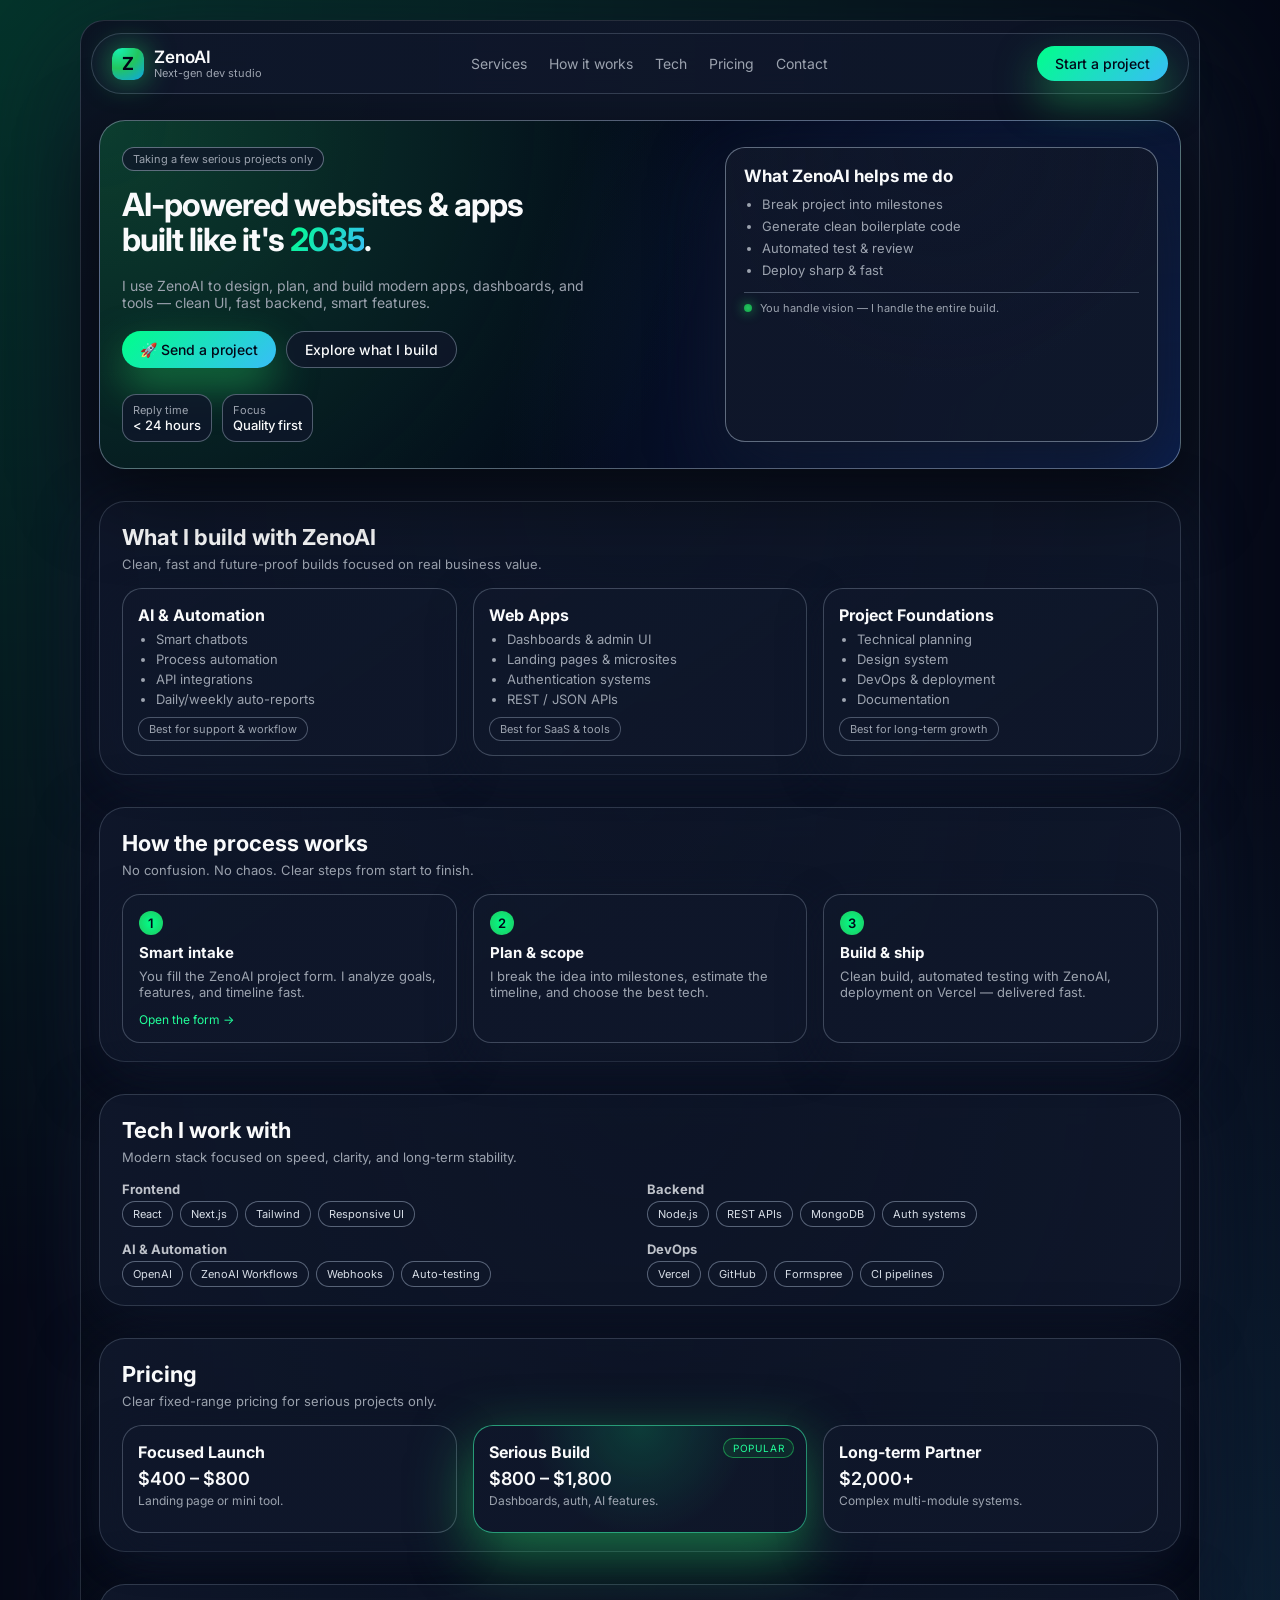
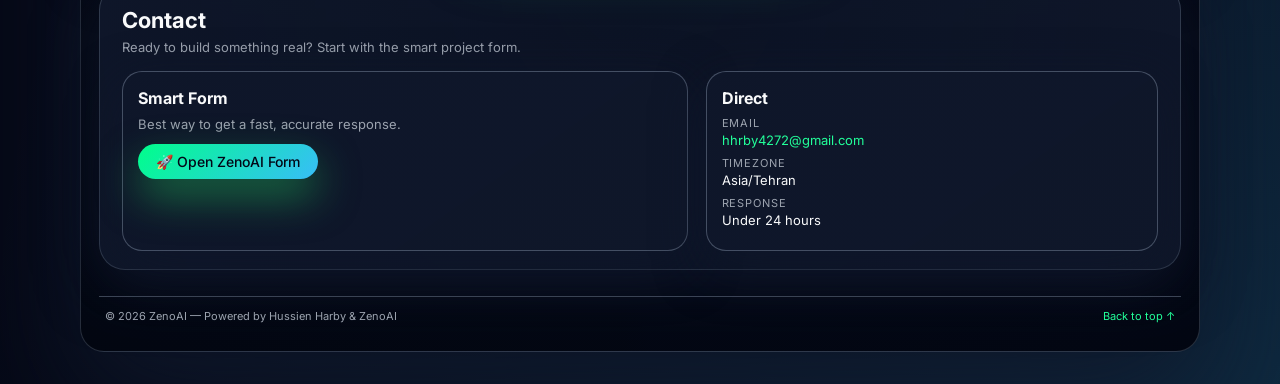
==== commit 36e686d1: "Update index.html" ====
--- a/index.html
+++ b/index.html
@@ -2,428 +2,334 @@
 <html lang="en">
 <head>
   <meta charset="UTF-8" />
+  <meta name="viewport" content="width=device-width, initial-scale=1.0" />
   <title>ZenoAI – AI-powered web apps built like it’s 2035</title>
-  <meta name="viewport" content="width=device-width, initial-scale=1" />
-  <meta
-    name="description"
-    content="ZenoAI helps you design and build modern dashboards, SaaS apps, and automations – fast, clean, and future-proof."
+
+  <!-- Fonts -->
+  <link rel="preconnect" href="https://fonts.googleapis.com" />
+  <link rel="preconnect" href="https://fonts.gstatic.com" crossorigin />
+  <link
+    href="https://fonts.googleapis.com/css2?family=Inter:wght@300;400;500;600;700&display=swap"
+    rel="stylesheet"
   />
+
+  <!-- Styles -->
   <link rel="stylesheet" href="styles.css" />
 </head>
+
 <body>
   <div class="page">
 
     <!-- NAVBAR -->
-    <header class="nav">
-      <div class="nav-inner">
-        <div class="nav-left">
-          <div class="nav-logo">Z</div>
-          <div class="nav-title">
-            <span class="nav-title-main">ZenoAI</span>
-            <span class="nav-title-sub">AI developer & web engineer</span>
-          </div>
-        </div>
-
-        <div class="nav-links">
-          <a href="#services" class="nav-link">Services</a>
-          <a href="#process" class="nav-link">How it works</a>
-          <a href="#tech" class="nav-link">Tech</a>
-          <span class="nav-pill">Reply in &lt; 24h</span>
-        </div>
+    <header class="navbar">
+      <div class="nav-left">
+        <div class="brand-pill">
+          <span class="brand-logo">Z</span>
+          <div class="brand-text">
+            <span class="brand-name">ZenoAI</span>
+            <span class="brand-tagline">Next-gen dev studio</span>
+          </div>
+        </div>
+      </div>
+
+      <nav class="nav-links">
+        <a href="#services">Services</a>
+        <a href="#process">How it works</a>
+        <a href="#tech">Tech</a>
+        <a href="#pricing">Pricing</a>
+        <a href="#contact">Contact</a>
+      </nav>
+
+      <div class="nav-right">
+        <a
+          href="https://zenoai-form.vercel.app/"
+          class="btn btn-primary nav-cta"
+          target="_blank"
+          rel="noopener noreferrer"
+        >
+          Start a project
+        </a>
       </div>
     </header>
 
     <!-- HERO -->
     <main>
-      <section class="hero">
-        <div class="hero-left">
-          <div class="hero-pill">
-            <span class="hero-pill-dot"></span>
-            Accepting a few serious clients
-          </div>
-
-          <h1 class="hero-title">
-            AI-powered web apps
-            <span>built like it’s 2035.</span>
+      <section class="hero" id="top">
+        <div class="hero-content">
+          <div class="hero-label">Taking a few serious projects only</div>
+
+          <h1>
+            AI-powered websites & apps<br />
+            built like it's <span class="accent">2035</span>.
           </h1>
 
           <p class="hero-subtitle">
-            I use ZenoAI to design, build, and ship modern dashboards, SaaS apps,
-            and automations – so your product feels fast, clean, and future-proof.
+            I use ZenoAI to design, plan, and build modern apps, dashboards, and tools — clean UI, fast backend, smart features.
           </p>
-
-          <div class="hero-stats">
-            <div class="hero-stat-card">
-              <div class="hero-stat-label">Focus</div>
-              <div class="hero-stat-value">Web apps & AI</div>
-              <div class="hero-stat-note">Dashboards, SaaS, automations</div>
-            </div>
-            <div class="hero-stat-card">
-              <div class="hero-stat-label">Approach</div>
-              <div class="hero-stat-value">Plan → Build → Ship</div>
-              <div class="hero-stat-note">Clear milestones & testing</div>
-            </div>
-            <div class="hero-stat-card">
-              <div class="hero-stat-label">Response</div>
-              <div class="hero-stat-value">&lt; 24 hours</div>
-              <div class="hero-stat-note">Direct, honest feedback</div>
-            </div>
-          </div>
 
           <div class="hero-actions">
             <a
-              href="#contact"
+              href="https://zenoai-form.vercel.app/"
               class="btn btn-primary"
+              target="_blank"
+              rel="noopener noreferrer"
             >
-              🚀 Start a project with ZenoAI
+              🚀 Send a project
             </a>
             <a href="#services" class="btn btn-ghost">
-              View what I can build
+              Explore what I build
             </a>
           </div>
-        </div>
-
-        <div class="hero-right">
-          <div class="hero-panel">
-            <div class="hero-panel-header">
-              <div class="hero-panel-title">What ZenoAI helps me do</div>
-              <div class="hero-panel-pill">Smart assistant · Not a toy</div>
-            </div>
-
-            <div class="hero-panel-grid">
-              <div class="card">
-                <div class="card-title">Before coding</div>
-                <div class="card-text">
-                  ZenoAI helps analyse your idea, clarify scope, and break it into
-                  realistic milestones with time and cost estimates.
-                </div>
-                <div class="tag-row">
-                  <span class="tag">Scope analysis</span>
-                  <span class="tag">Milestones</span>
-                  <span class="tag">Estimates</span>
-                </div>
-              </div>
-
-              <div class="card">
-                <div class="card-title">While building</div>
-                <div class="card-text">
-                  I use ZenoAI to speed up boilerplate code, refactors, and testing –
-                  but I stay in control of architecture and quality.
-                </div>
-                <div class="tag-row">
-                  <span class="tag">Clean code</span>
-                  <span class="tag">Faster builds</span>
-                </div>
-              </div>
-            </div>
-
-            <div class="contact-card">
-              <div class="card-title">Who you work with</div>
-              <div class="card-text">
-                You’re working directly with <strong>Hossien Harby</strong> – using
-                ZenoAI as a serious tool, not a shortcut. The goal is quality
-                builds, not quick hacks.
-              </div>
+
+          <div class="hero-meta">
+            <div class="meta-pill">
+              <span class="meta-label">Reply time</span>
+              <span class="meta-value">&lt; 24 hours</span>
+            </div>
+
+            <div class="meta-pill">
+              <span class="meta-label">Focus</span>
+              <span class="meta-value">Quality first</span>
+            </div>
+          </div>
+        </div>
+
+        <div class="hero-panel">
+          <div class="hero-panel-inner">
+            <h2>What ZenoAI helps me do</h2>
+
+            <ul class="hero-list">
+              <li>Break project into milestones</li>
+              <li>Generate clean boilerplate code</li>
+              <li>Automated test & review</li>
+              <li>Deploy sharp & fast</li>
+            </ul>
+
+            <div class="hero-panel-footer">
+              <span class="dot"></span>
+              <span class="hero-mini">You handle vision — I handle the entire build.</span>
             </div>
           </div>
         </div>
       </section>
 
       <!-- SERVICES -->
-      <section id="services" class="section">
-        <div class="section-header">
-          <h2 class="section-title">What I build with ZenoAI</h2>
-          <p class="section-subtitle">
-            Best for projects that need clean UI, solid backend, and smart automation –
-            not just “ideas”.
-          </p>
-        </div>
-
-        <div class="card-grid">
-          <div class="card">
-            <div class="card-title">AI & automation</div>
-            <div class="card-text">
-              Chatbots, assistants, and automations that actually help your users, not just
-              pretend to be “AI”.
-            </div>
+      <section class="section" id="services">
+        <div class="section-header">
+          <h2>What I build with ZenoAI</h2>
+          <p>Clean, fast and future-proof builds focused on real business value.</p>
+        </div>
+
+        <div class="cards-grid three">
+          <article class="card">
+            <h3>AI & Automation</h3>
             <ul class="card-list">
-              <li>Support chatbots & helpers</li>
-              <li>Task automation & workflows</li>
-              <li>API integrations (OpenAI, Stripe, etc.)</li>
-              <li>Auto-reporting & dashboards</li>
-            </ul>
-            <div class="tag-row">
-              <span class="tag">AI</span>
-              <span class="tag">Automation</span>
-            </div>
-          </div>
-
-          <div class="card">
-            <div class="card-title">Full-stack web apps</div>
-            <div class="card-text">
-              Modern apps with dashboards, auth, and clean APIs – designed to feel fast
-              and future-proof.
-            </div>
+              <li>Smart chatbots</li>
+              <li>Process automation</li>
+              <li>API integrations</li>
+              <li>Daily/weekly auto-reports</li>
+            </ul>
+            <span class="chip">Best for support & workflow</span>
+          </article>
+
+          <article class="card">
+            <h3>Web Apps</h3>
             <ul class="card-list">
-              <li>Dashboards & admin panels</li>
-              <li>Landing pages & funnels</li>
-              <li>User accounts & auth</li>
+              <li>Dashboards & admin UI</li>
+              <li>Landing pages & microsites</li>
+              <li>Authentication systems</li>
               <li>REST / JSON APIs</li>
             </ul>
-            <div class="tag-row">
-              <span class="tag">SaaS</span>
-              <span class="tag">Dashboards</span>
-            </div>
-          </div>
-
-          <div class="card">
-            <div class="card-title">Project foundations</div>
-            <div class="card-text">
-              If you’re at the idea stage, I help you pick a stack, design structure, and
-              ship a serious first version.
-            </div>
+            <span class="chip">Best for SaaS & tools</span>
+          </article>
+
+          <article class="card">
+            <h3>Project Foundations</h3>
             <ul class="card-list">
-              <li>Architecture & tech planning</li>
-              <li>Design system & components</li>
-              <li>Deployment on Vercel</li>
-              <li>Docs & hand-off</li>
-            </ul>
-            <div class="tag-row">
-              <span class="tag">Strategy</span>
-              <span class="tag">Setup</span>
-            </div>
-          </div>
-        </div>
-      </section>
-
-      <!-- PROCESS -->
-      <section id="process" class="section">
-        <div class="section-header">
-          <h2 class="section-title">How we work together</h2>
-          <p class="section-subtitle">
-            Simple, clear, and focused on shipping – not endless meetings.
-          </p>
-        </div>
-
-        <div class="card-grid">
-          <div class="step card">
+              <li>Technical planning</li>
+              <li>Design system</li>
+              <li>DevOps & deployment</li>
+              <li>Documentation</li>
+            </ul>
+            <span class="chip">Best for long-term growth</span>
+          </article>
+        </div>
+      </section>
+
+      <!-- HOW IT WORKS -->
+      <section class="section" id="process">
+        <div class="section-header">
+          <h2>How the process works</h2>
+          <p>No confusion. No chaos. Clear steps from start to finish.</p>
+        </div>
+
+        <div class="timeline">
+          <div class="step">
             <div class="step-number">1</div>
-            <div class="card-title">Project intake</div>
-            <div class="card-text">
-              You fill the form with your goals, features, budget range, and deadline.
-              I review everything and reply with smart questions only if needed.
-            </div>
-          </div>
-          <div class="step card">
+            <h3>Smart intake</h3>
+            <p>
+              You fill the ZenoAI project form. I analyze goals, features, and timeline fast.
+            </p>
+
+            <a href="https://zenoai-form.vercel.app/" target="_blank" class="link-inline">
+              Open the form →
+            </a>
+          </div>
+
+          <div class="step">
             <div class="step-number">2</div>
-            <div class="card-title">Plan & estimate</div>
-            <div class="card-text">
-              With help from ZenoAI, I break the work into milestones, estimate time
-              & cost honestly, and share a clear plan.
-            </div>
-          </div>
-          <div class="step card">
+            <h3>Plan & scope</h3>
+            <p>
+              I break the idea into milestones, estimate the timeline, and choose the best tech.
+            </p>
+          </div>
+
+          <div class="step">
             <div class="step-number">3</div>
-            <div class="card-title">Build & ship</div>
-            <div class="card-text">
-              I implement, test, and deploy your project on Vercel – with previews,
-              updates, and a final polish pass before launch.
-            </div>
+            <h3>Build & ship</h3>
+            <p>
+              Clean build, automated testing with ZenoAI, deployment on Vercel — delivered fast.
+            </p>
           </div>
         </div>
       </section>
 
       <!-- TECH -->
-      <section id="tech" class="section">
-        <div class="section-header">
-          <h2 class="section-title">Tech I’m comfortable with</h2>
-          <p class="section-subtitle">
-            Modern, battle-tested tools – combined with AI to move faster without
-            breaking quality.
-          </p>
-        </div>
-
-        <div class="tag-row">
-          <span class="tag">React</span>
-          <span class="tag">Next.js</span>
-          <span class="tag">Node.js</span>
-          <span class="tag">Vercel</span>
-          <span class="tag">REST / JSON APIs</span>
-          <span class="tag">OpenAI API</span>
-          <span class="tag">Tailwind-style design systems</span>
-        </div>
-      </section>
-
-      <!-- ULTRA PROJECT FORM -->
-      <section id="contact" class="section">
-        <div class="section-header">
-          <h2 class="section-title">Start a project with ZenoAI</h2>
-          <p class="section-subtitle">
-            Serious projects only. Share what you want to build and I’ll review it with ZenoAI
-            and reply in under 24 hours.
-          </p>
-        </div>
-
-        <form
-          class="project-form"
-          action="https://formspree.io/f/xldabygv"
-          method="POST"
-        >
-          <!-- برای تشخیص منبع -->
-          <input type="hidden" name="source" value="zenoai-website-ultra-form" />
-
-          <div class="form-grid">
-            <div class="form-field">
-              <label for="fullName">Full name*</label>
-              <input
-                id="fullName"
-                name="fullName"
-                type="text"
-                required
-                placeholder="Your full name"
-              />
-            </div>
-
-            <div class="form-field">
-              <label for="email">Email*</label>
-              <input
-                id="email"
-                name="email"
-                type="email"
-                required
-                placeholder="you@example.com"
-              />
-            </div>
-
-            <div class="form-field">
-              <label for="projectType">Project type*</label>
-              <select id="projectType" name="projectType" required>
-                <option value="">Choose one…</option>
-                <option>Landing page / website</option>
-                <option>Dashboard / admin panel</option>
-                <option>SaaS app / web app</option>
-                <option>AI chatbot / automation</option>
-                <option>Other (explain below)</option>
-              </select>
-            </div>
-
-            <div class="form-field">
-              <label for="budgetRange">Budget range (USD)*</label>
-              <select id="budgetRange" name="budgetRange" required>
-                <option value="">Select a range…</option>
-                <option>Not sure yet</option>
-                <option>$200 – $500</option>
-                <option>$500 – $1,500</option>
-                <option>$1,500 – $3,000</option>
-                <option>$3,000+</option>
-              </select>
-            </div>
-
-            <div class="form-field">
-              <label for="timeline">Ideal deadline</label>
-              <input
-                id="timeline"
-                name="timeline"
-                type="text"
-                placeholder="Example: within 2–4 weeks"
-              />
-            </div>
-
-            <div class="form-field">
-              <label for="language">Preferred language</label>
-              <select id="language" name="language">
-                <option>English</option>
-                <option>Persian (Farsi)</option>
-                <option>Both / mixed</option>
-              </select>
-            </div>
-          </div>
-
-          <div class="form-field">
-            <label for="summary">Project summary*</label>
-            <textarea
-              id="summary"
-              name="summary"
-              rows="3"
-              required
-              placeholder="In 3–6 lines, explain what you want to build, who it’s for, and what problem it solves."
-            ></textarea>
-            <p class="helper">
-              The clearer you are here, the better I can estimate time and cost with ZenoAI.
-            </p>
-          </div>
-
-          <div class="form-grid">
-            <div class="form-field">
-              <label>Features you expect</label>
-              <div class="feature-grid">
-                <label class="check">
-                  <input type="checkbox" name="features" value="auth" />
-                  <span>User accounts / login</span>
-                </label>
-                <label class="check">
-                  <input type="checkbox" name="features" value="payments" />
-                  <span>Payments / subscriptions</span>
-                </label>
-                <label class="check">
-                  <input type="checkbox" name="features" value="dashboard" />
-                  <span>Dashboard / analytics</span>
-                </label>
-                <label class="check">
-                  <input type="checkbox" name="features" value="ai" />
-                  <span>AI / chatbot / automation</span>
-                </label>
-                <label class="check">
-                  <input type="checkbox" name="features" value="other" />
-                  <span>Other / custom</span>
-                </label>
-              </div>
-            </div>
-
-            <div class="form-field">
-              <label for="techPref">Tech or tools (optional)</label>
-              <textarea
-                id="techPref"
-                name="techPreferences"
-                rows="3"
-                placeholder="If you already have preferences like React, Next.js, Node, specific APIs, etc., write them here."
-              ></textarea>
-            </div>
-          </div>
-
-          <div class="form-field">
-            <label for="extraNotes">Anything else I should know?</label>
-            <textarea
-              id="extraNotes"
-              name="extraNotes"
-              rows="3"
-              placeholder="Constraints, existing code, future plans, or anything special about this project."
-            ></textarea>
-          </div>
-
-          <div class="note-row">
-            <span class="badge-note">Serious projects only</span>
-            <p>
-              Please only submit if you’re ready to move forward with a real project and a realistic budget.
-            </p>
-          </div>
-
-          <button type="submit" class="btn btn-primary btn-large">
-            Send project to ZenoAI
-          </button>
-        </form>
-      </section>
+      <section class="section" id="tech">
+        <div class="section-header">
+          <h2>Tech I work with</h2>
+          <p>Modern stack focused on speed, clarity, and long-term stability.</p>
+        </div>
+
+        <div class="pill-grid">
+          <div class="pill-group">
+            <h4>Frontend</h4>
+            <div class="pills">
+              <span class="pill">React</span>
+              <span class="pill">Next.js</span>
+              <span class="pill">Tailwind</span>
+              <span class="pill">Responsive UI</span>
+            </div>
+          </div>
+
+          <div class="pill-group">
+            <h4>Backend</h4>
+            <div class="pills">
+              <span class="pill">Node.js</span>
+              <span class="pill">REST APIs</span>
+              <span class="pill">MongoDB</span>
+              <span class="pill">Auth systems</span>
+            </div>
+          </div>
+
+          <div class="pill-group">
+            <h4>AI & Automation</h4>
+            <div class="pills">
+              <span class="pill">OpenAI</span>
+              <span class="pill">ZenoAI Workflows</span>
+              <span class="pill">Webhooks</span>
+              <span class="pill">Auto-testing</span>
+            </div>
+          </div>
+
+          <div class="pill-group">
+            <h4>DevOps</h4>
+            <div class="pills">
+              <span class="pill">Vercel</span>
+              <span class="pill">GitHub</span>
+              <span class="pill">Formspree</span>
+              <span class="pill">CI pipelines</span>
+            </div>
+          </div>
+        </div>
+      </section>
+
+      <!-- PRICING -->
+      <section class="section" id="pricing">
+        <div class="section-header">
+          <h2>Pricing</h2>
+          <p>Clear fixed-range pricing for serious projects only.</p>
+        </div>
+
+        <div class="cards-grid three">
+          <article class="card card-soft">
+            <h3>Focused Launch</h3>
+            <p class="price-range">$400 – $800</p>
+            <p class="card-caption">Landing page or mini tool.</p>
+          </article>
+
+          <article class="card card-highlight">
+            <div class="badge">Popular</div>
+            <h3>Serious Build</h3>
+            <p class="price-range">$800 – $1,800</p>
+            <p class="card-caption">Dashboards, auth, AI features.</p>
+          </article>
+
+          <article class="card card-soft">
+            <h3>Long-term Partner</h3>
+            <p class="price-range">$2,000+</p>
+            <p class="card-caption">Complex multi-module systems.</p>
+          </article>
+        </div>
+      </section>
+
+      <!-- CONTACT -->
+      <section class="section" id="contact">
+        <div class="section-header">
+          <h2>Contact</h2>
+          <p>Ready to build something real? Start with the smart project form.</p>
+        </div>
+
+        <div class="contact-grid">
+          <div class="contact-card">
+            <h3>Smart Form</h3>
+            <p>Best way to get a fast, accurate response.</p>
+            <a
+              href="https://zenoai-form.vercel.app/"
+              class="btn btn-primary"
+              target="_blank"
+            >
+              🚀 Open ZenoAI Form
+            </a>
+          </div>
+
+          <div class="contact-card contact-info">
+            <h3>Direct</h3>
+            <ul>
+              <li>
+                <span class="contact-label">Email</span>
+                <a href="mailto:hhrby4272@gmail.com">hhrby4272@gmail.com</a>
+              </li>
+              <li>
+                <span class="contact-label">Timezone</span>
+                Asia/Tehran
+              </li>
+              <li>
+                <span class="contact-label">Response</span>
+                Under 24 hours
+              </li>
+            </ul>
+          </div>
+        </div>
+      </section>
+
     </main>
 
     <!-- FOOTER -->
     <footer class="footer">
-      <span>© <span id="year"></span> ZenoAI · Built by Hossien Harby & ZenoAI.</span>
-      <span>Based in Asia/Tehran · Working with global clients</span>
+      <div class="footer-left">
+        © <span id="year"></span> ZenoAI — Powered by Hussien Harby & ZenoAI
+      </div>
+
+      <div class="footer-right">
+        <a href="#top">Back to top ↑</a>
+      </div>
     </footer>
+
   </div>
 
   <script>
     document.getElementById('year').textContent = new Date().getFullYear();
   </script>
 </body>
-                    </html>
+</html>
--- a/styles.css
+++ b/styles.css
@@ -1,29 +1,4 @@
-/* ===============  ZenoAI – FUTURE NEON THEME  ================= */
-
-:root {
-  --bg-main: #020617;
-  --bg-elevated: rgba(15, 23, 42, 0.9);
-  --bg-elevated-soft: rgba(15, 23, 42, 0.75);
-
-  --accent: #22ff88;
-  --accent-soft: rgba(34, 255, 136, 0.2);
-  --accent-strong: #4af59c;
-
-  --text-main: #e5f2ff;
-  --text-muted: #96a4c0;
-  --text-soft: #7b8ba8;
-
-  --border-subtle: rgba(148, 163, 184, 0.2);
-
-  --radius-xl: 24px;
-  --radius-lg: 20px;
-  --radius-md: 14px;
-
-  --shadow-soft: 0 18px 60px rgba(15, 23, 42, 0.9);
-  --shadow-glow: 0 0 40px rgba(34, 255, 136, 0.35);
-}
-
-/* ---------- GLOBAL ---------- */
+/* ========= Base ========= */
 
 *,
 *::before,
@@ -31,84 +6,82 @@
   box-sizing: border-box;
 }
 
-html,
+:root {
+  --bg: #050816;
+  --bg-elevated: #070b20;
+  --bg-soft: #090f29;
+  --border-subtle: rgba(255, 255, 255, 0.05);
+  --text-main: #f9fafb;
+  --text-muted: #9ca3af;
+  --accent: #00ff8a;
+  --accent-soft: rgba(0, 255, 138, 0.12);
+  --accent-strong: #22ff9a;
+  --danger: #ff4f6b;
+  --shadow-soft: 0 24px 80px rgba(0, 0, 0, 0.55);
+  --radius-lg: 22px;
+  --radius-pill: 999px;
+  --border-glow: 1px solid rgba(0, 255, 138, 0.2);
+}
+
+html {
+  scroll-behavior: smooth;
+}
+
 body {
   margin: 0;
-  padding: 0;
-}
-
-html {
-  scroll-behavior: smooth;
-}
-
-body {
-  font-family: system-ui, -apple-system, BlinkMacSystemFont, "SF Pro Text",
-    "Segoe UI", sans-serif;
+  min-height: 100vh;
+  font-family: "Inter", system-ui, -apple-system, BlinkMacSystemFont, sans-serif;
+  background:
+    radial-gradient(circle at top left, rgba(0, 255, 138, 0.18), transparent 55%),
+    radial-gradient(circle at bottom right, rgba(56, 189, 248, 0.18), transparent 55%),
+    var(--bg);
   color: var(--text-main);
-  background:
-    radial-gradient(circle at 0% 0%, rgba(34, 255, 187, 0.12), transparent 55%),
-    radial-gradient(circle at 100% 0%, rgba(56, 189, 248, 0.16), transparent 50%),
-    radial-gradient(circle at 50% 100%, rgba(129, 140, 248, 0.3), transparent 55%),
-    var(--bg-main);
-  min-height: 100vh;
-  -webkit-font-smoothing: antialiased;
-}
-
-/* لایه نویز خیلی نرم برای حس آینده‌نگر */
-body::before {
-  content: "";
-  position: fixed;
-  inset: 0;
-  pointer-events: none;
-  opacity: 0.16;
-  mix-blend-mode: soft-light;
-  background-image: url("data:image/svg+xml,%3Csvg viewBox='0 0 160 160' xmlns='http://www.w3.org/2000/svg'%3E%3Cfilter id='n'%3E%3CfeTurbulence type='fractalNoise' baseFrequency='1.1' numOctaves='3' stitchTiles='noStitch'/%3E%3C/filter%3E%3Crect width='100%25' height='100%25' filter='url(%23n)' opacity='0.55'/%3E%3C/svg%3E");
-  animation: noiseFade 10s ease-in-out infinite alternate;
-  z-index: -1;
-}
-
-@keyframes noiseFade {
-  from {
-    opacity: 0.1;
-  }
-  to {
-    opacity: 0.18;
-  }
-}
-
-/* ---------- LAYOUT WRAPPERS ---------- */
-
+}
+
+/* Glass container */
 .page {
   max-width: 1120px;
-  margin: 0 auto;
-  padding: 20px 16px 80px;
-}
-
-/* ---------- NAVBAR ---------- */
-
-.nav {
+  margin: 20px auto 32px;
+  padding: 18px 18px 28px;
+  border-radius: 24px;
+  border: 1px solid rgba(148, 163, 184, 0.25);
+  background: radial-gradient(circle at top, rgba(15, 23, 42, 0.95), rgba(3, 7, 18, 0.98));
+  box-shadow: 0 40px 120px rgba(15, 23, 42, 0.9);
+}
+
+/* Scrollbar */
+::-webkit-scrollbar {
+  width: 8px;
+}
+::-webkit-scrollbar-thumb {
+  background: rgba(148, 163, 184, 0.6);
+  border-radius: 999px;
+}
+::-webkit-scrollbar-track {
+  background: transparent;
+}
+
+/* ========= Navbar ========= */
+
+.navbar {
   position: sticky;
   top: 0;
   z-index: 40;
-  margin: -8px -12px 18px;
-  padding: 10px 12px 14px;
+  display: flex;
+  align-items: center;
+  justify-content: space-between;
+  gap: 16px;
+  padding: 12px 20px;
+  margin: -6px -8px 8px;
+  border-radius: 999px;
+  backdrop-filter: blur(18px);
   background: linear-gradient(
-      to bottom,
-      rgba(15, 23, 42, 0.88),
-      rgba(15, 23, 42, 0.75),
-      transparent
-    );
-  backdrop-filter: blur(24px);
-  border-bottom: 1px solid rgba(148, 163, 184, 0.18);
-}
-
-.nav-inner {
-  max-width: 1120px;
-  margin: 0 auto;
-  display: flex;
-  align-items: center;
-  justify-content: space-between;
-  gap: 12px;
+    90deg,
+    rgba(15, 23, 42, 0.96),
+    rgba(15, 23, 42, 0.9),
+    rgba(15, 23, 42, 0.96)
+  );
+  border: 1px solid rgba(148, 163, 184, 0.28);
 }
 
 .nav-left {
@@ -117,495 +90,647 @@
   gap: 10px;
 }
 
-.nav-logo {
-  width: 34px;
-  height: 34px;
-  border-radius: 999px;
-  background: radial-gradient(circle at 30% 0%, #22ff88, #0f172a);
-  box-shadow: 0 0 24px rgba(34, 255, 136, 0.7);
-  display: flex;
+.brand-pill {
+  display: flex;
+  align-items: center;
+  gap: 10px;
+}
+
+.brand-logo {
+  width: 32px;
+  height: 32px;
+  border-radius: 10px;
+  display: inline-flex;
   align-items: center;
   justify-content: center;
-  font-weight: 800;
-  font-size: 20px;
+  font-weight: 700;
+  font-size: 18px;
+  background: radial-gradient(circle at 20% 0, #16f2b3, #22c55e, #0ea5e9);
   color: #020617;
-}
-
-.nav-title {
+  box-shadow: 0 0 30px rgba(34, 197, 94, 0.7);
+}
+
+.brand-text {
   display: flex;
   flex-direction: column;
-}
-
-.nav-title-main {
-  font-size: 16px;
+  line-height: 1.1;
+}
+
+.brand-name {
   font-weight: 600;
-  letter-spacing: 0.03em;
-}
-
-.nav-title-sub {
+  font-size: 17px;
+}
+
+.brand-tagline {
   font-size: 11px;
-  color: var(--text-soft);
+  color: var(--text-muted);
 }
 
 .nav-links {
   display: flex;
-  gap: 14px;
-  align-items: center;
-}
-
-.nav-link {
-  font-size: 12px;
-  color: var(--text-soft);
+  align-items: center;
+  gap: 18px;
+  font-size: 14px;
+}
+
+.nav-links a {
+  color: var(--text-muted);
   text-decoration: none;
-  padding: 6px 10px;
-  border-radius: 999px;
-  border: 1px solid transparent;
-  transition: color 0.18s ease, border-color 0.18s ease,
-    background-color 0.18s ease, transform 0.16s ease;
-}
-
-.nav-link:hover {
-  color: var(--accent);
-  border-color: rgba(148, 163, 184, 0.35);
-  background-color: rgba(15, 23, 42, 0.7);
+  padding: 6px 2px;
+  position: relative;
+  transition: color 0.2s ease;
+}
+
+.nav-links a::after {
+  content: "";
+  position: absolute;
+  left: 0;
+  bottom: 0;
+  width: 0;
+  height: 2px;
+  border-radius: 999px;
+  background: linear-gradient(90deg, var(--accent), #38bdf8);
+  transition: width 0.22s ease;
+}
+
+.nav-links a:hover {
+  color: var(--text-main);
+}
+
+.nav-links a:hover::after {
+  width: 100%;
+}
+
+.nav-right {
+  display: flex;
+  align-items: center;
+}
+
+/* ========= Buttons ========= */
+
+.btn {
+  display: inline-flex;
+  align-items: center;
+  justify-content: center;
+  gap: 8px;
+  padding: 9px 18px;
+  border-radius: var(--radius-pill);
+  border: none;
+  font-size: 14px;
+  font-weight: 500;
+  cursor: pointer;
+  text-decoration: none;
+  transition: transform 0.14s ease, box-shadow 0.14s ease, background 0.14s ease,
+    border-color 0.14s ease, color 0.14s ease;
+  white-space: nowrap;
+}
+
+.btn-primary {
+  background: linear-gradient(135deg, var(--accent), #38bdf8);
+  color: #020617;
+  box-shadow: 0 18px 40px rgba(34, 197, 94, 0.5);
+}
+
+.btn-primary:hover {
   transform: translateY(-1px);
-}
-
-.nav-pill {
-  font-size: 11px;
-  padding: 6px 10px;
-  border-radius: 999px;
-  border: 1px solid rgba(56, 189, 248, 0.35);
-  color: rgba(191, 219, 254, 0.9);
-  background: radial-gradient(
-    circle at 0 0,
-    rgba(56, 189, 248, 0.32),
-    rgba(15, 23, 42, 0.95)
-  );
-}
-
-/* ---------- HERO ---------- */
+  box-shadow: 0 22px 60px rgba(34, 197, 94, 0.65);
+}
+
+.btn-ghost {
+  background: rgba(15, 23, 42, 0.8);
+  color: var(--text-main);
+  border: 1px solid rgba(148, 163, 184, 0.5);
+}
+
+.btn-ghost:hover {
+  background: rgba(15, 23, 42, 0.95);
+  border-color: rgba(209, 213, 219, 0.8);
+}
+
+.nav-cta {
+  padding-inline: 18px;
+}
+
+/* ========= Hero ========= */
 
 .hero {
   display: grid;
-  grid-template-columns: minmax(0, 1.35fr) minmax(0, 1.05fr);
+  grid-template-columns: minmax(0, 1.6fr) minmax(0, 1.2fr);
   gap: 26px;
-  align-items: center;
-  padding: 22px 0 36px;
-}
-
-.hero-left {
+  margin-top: 26px;
+  padding: 26px 22px 26px;
+  border-radius: 26px;
+  background: radial-gradient(circle at top left, rgba(34, 197, 94, 0.28), transparent 55%),
+    radial-gradient(circle at bottom right, rgba(59, 130, 246, 0.35), transparent 60%),
+    linear-gradient(145deg, #020617, #020617 45%, #020617 65%, #020617);
+  border: 1px solid rgba(148, 163, 184, 0.55);
+  box-shadow: var(--shadow-soft);
+  position: relative;
+  overflow: hidden;
+}
+
+.hero::before {
+  content: "";
+  position: absolute;
+  inset: 0;
+  background-image: radial-gradient(circle at top left, rgba(148, 163, 184, 0.16), transparent 55%),
+    radial-gradient(circle at bottom right, rgba(15, 23, 42, 0.65), transparent 60%);
+  mix-blend-mode: soft-light;
+  opacity: 0.9;
+  pointer-events: none;
+}
+
+.hero-content,
+.hero-panel {
+  position: relative;
+  z-index: 1;
+}
+
+.hero-content {
   display: flex;
   flex-direction: column;
-  gap: 18px;
-}
-
-.hero-pill {
+  gap: 16px;
+}
+
+.hero-label {
   display: inline-flex;
   align-items: center;
+  gap: 6px;
+  padding: 4px 10px;
+  border-radius: 999px;
+  background: rgba(15, 23, 42, 0.8);
+  border: 1px solid rgba(148, 163, 184, 0.6);
+  color: var(--text-muted);
+  font-size: 11px;
+  width: fit-content;
+}
+
+.hero h1 {
+  margin: 0;
+  font-size: 32px;
+  line-height: 1.1;
+  letter-spacing: -0.03em;
+}
+
+.accent {
+  background: linear-gradient(120deg, var(--accent), #38bdf8);
+  -webkit-background-clip: text;
+  color: transparent;
+}
+
+.hero-subtitle {
+  margin: 4px 0 0;
+  font-size: 14px;
+  color: var(--text-muted);
+  max-width: 480px;
+}
+
+.hero-actions {
+  display: flex;
+  flex-wrap: wrap;
+  gap: 10px;
+  margin-top: 4px;
+}
+
+.hero-meta {
+  display: flex;
+  flex-wrap: wrap;
+  gap: 10px;
+  margin-top: 10px;
+}
+
+.meta-pill {
+  display: flex;
+  flex-direction: column;
+  padding: 8px 10px;
+  border-radius: 14px;
+  background: rgba(15, 23, 42, 0.85);
+  border: 1px solid rgba(148, 163, 184, 0.5);
+}
+
+.meta-label {
+  font-size: 11px;
+  color: var(--text-muted);
+}
+
+.meta-value {
+  font-size: 13px;
+  font-weight: 500;
+}
+
+/* Hero panel right */
+
+.hero-panel {
+  display: flex;
+  align-items: stretch;
+}
+
+.hero-panel-inner {
+  width: 100%;
+  border-radius: 20px;
+  padding: 18px 18px 16px;
+  background: radial-gradient(circle at top, rgba(15, 23, 42, 0.2), transparent 65%),
+    linear-gradient(145deg, rgba(15, 23, 42, 0.98), rgba(15, 23, 42, 0.96));
+  border: 1px solid rgba(148, 163, 184, 0.6);
+  box-shadow: 0 24px 70px rgba(15, 23, 42, 0.95);
+}
+
+.hero-panel-inner h2 {
+  margin: 0 0 10px;
+  font-size: 17px;
+}
+
+.hero-list {
+  margin: 0 0 14px;
+  padding-left: 18px;
+  font-size: 13px;
+  color: var(--text-muted);
+}
+
+.hero-list li {
+  margin-bottom: 6px;
+}
+
+.hero-panel-footer {
+  display: flex;
+  align-items: center;
   gap: 8px;
-  padding: 5px 10px;
-  border-radius: 999px;
-  border: 1px solid rgba(34, 255, 136, 0.6);
-  background: radial-gradient(
-    circle at 0 0,
-    rgba(34, 255, 136, 0.25),
-    rgba(15, 23, 42, 1)
-  );
-  color: var(--text-main);
-  font-size: 11px;
-}
-
-.hero-pill-dot {
+  padding-top: 8px;
+  border-top: 1px solid rgba(148, 163, 184, 0.4);
+}
+
+.dot {
   width: 8px;
   height: 8px;
   border-radius: 999px;
-  background: radial-gradient(circle at 30% 0%, #22ff88, #15803d);
-  box-shadow: 0 0 22px rgba(34, 255, 136, 0.8);
-}
-
-.hero-title {
-  font-size: clamp(26px, 5vw, 32px);
-  line-height: 1.15;
-  font-weight: 700;
-  letter-spacing: 0.01em;
-}
-
-.hero-title span {
-  color: var(--accent);
-  text-shadow: 0 0 35px rgba(34, 255, 136, 0.8);
-}
-
-.hero-subtitle {
-  font-size: 14px;
-  line-height: 1.7;
-  color: var(--text-soft);
-  max-width: 540px;
-}
-
-.hero-stats {
+  background: radial-gradient(circle, #22c55e, #16a34a);
+  box-shadow: 0 0 12px rgba(34, 197, 94, 0.9);
+}
+
+.hero-mini {
+  font-size: 11px;
+  color: var(--text-muted);
+}
+
+/* ========= Sections ========= */
+
+.section {
+  margin-top: 32px;
+  padding: 22px 22px 18px;
+  border-radius: 26px;
+  background: radial-gradient(circle at top, rgba(15, 23, 42, 0.75), rgba(15, 23, 42, 0.98));
+  border: 1px solid rgba(148, 163, 184, 0.25);
+  box-shadow: 0 16px 60px rgba(15, 23, 42, 0.8);
+}
+
+.section-header {
+  display: flex;
+  flex-direction: column;
+  gap: 6px;
+  margin-bottom: 16px;
+}
+
+.section-header h2 {
+  margin: 0;
+  font-size: 22px;
+}
+
+.section-header p {
+  margin: 0;
+  font-size: 13px;
+  color: var(--text-muted);
+  max-width: 520px;
+}
+
+/* Cards grid */
+
+.cards-grid {
+  display: grid;
+  gap: 16px;
+}
+
+.cards-grid.three {
+  grid-template-columns: repeat(3, minmax(0, 1fr));
+}
+
+.card {
+  position: relative;
+  border-radius: 20px;
+  padding: 16px 15px 14px;
+  background: linear-gradient(145deg, rgba(15, 23, 42, 0.92), rgba(15, 23, 42, 0.98));
+  border: 1px solid rgba(148, 163, 184, 0.35);
+  box-shadow: 0 16px 40px rgba(15, 23, 42, 0.75);
+}
+
+.card h3 {
+  margin: 0 0 6px;
+  font-size: 16px;
+}
+
+.card-caption {
+  margin: 0 0 10px;
+  font-size: 12px;
+  color: var(--text-muted);
+}
+
+.card-list {
+  margin: 0 0 10px;
+  padding-left: 18px;
+  font-size: 13px;
+  color: var(--text-muted);
+}
+
+.card-list li {
+  margin-bottom: 4px;
+}
+
+.chip {
+  display: inline-flex;
+  align-items: center;
+  padding: 4px 10px;
+  border-radius: 999px;
+  font-size: 11px;
+  background: rgba(15, 23, 42, 0.9);
+  border: 1px solid rgba(148, 163, 184, 0.45);
+  color: var(--text-muted);
+}
+
+/* Highlight card */
+
+.card-highlight {
+  background: radial-gradient(circle at top, rgba(0, 255, 138, 0.16), transparent 55%),
+    linear-gradient(145deg, rgba(15, 23, 42, 0.97), rgba(15, 23, 42, 0.99));
+  border: 1px solid rgba(52, 211, 153, 0.7);
+  box-shadow: 0 20px 60px rgba(34, 197, 94, 0.55);
+}
+
+.card-soft {
+  background: linear-gradient(145deg, rgba(15, 23, 42, 0.96), rgba(15, 23, 42, 0.98));
+}
+
+/* Badge */
+
+.badge {
+  position: absolute;
+  top: 12px;
+  right: 12px;
+  padding: 3px 9px;
+  border-radius: 999px;
+  font-size: 10px;
+  text-transform: uppercase;
+  letter-spacing: 0.08em;
+  background: rgba(22, 163, 74, 0.14);
+  border: 1px solid rgba(34, 197, 94, 0.6);
+  color: var(--accent-strong);
+}
+
+/* Pricing */
+
+.price-range {
+  margin: 4px 0 4px;
+  font-size: 18px;
+  font-weight: 600;
+}
+
+.note {
+  margin-top: 10px;
+  font-size: 12px;
+  color: var(--text-muted);
+}
+
+.note span {
+  color: var(--accent-strong);
+}
+
+/* ========= Timeline ========= */
+
+.timeline {
   display: grid;
   grid-template-columns: repeat(3, minmax(0, 1fr));
-  gap: 10px;
-  margin-top: 6px;
-  margin-bottom: 6px;
-}
-
-.hero-stat-card {
-  padding: 10px 9px;
-  border-radius: 16px;
-  background: linear-gradient(
-    135deg,
-    rgba(15, 23, 42, 0.98),
-    rgba(15, 23, 42, 0.92)
-  );
-  border: 1px solid rgba(148, 163, 184, 0.36);
-  box-shadow: 0 14px 40px rgba(15, 23, 42, 0.85);
+  gap: 16px;
+}
+
+.step {
   position: relative;
-  overflow: hidden;
-}
-
-.hero-stat-card::before {
-  content: "";
-  position: absolute;
-  inset: -40%;
-  background: conic-gradient(
-    from 215deg,
-    transparent,
-    rgba(34, 255, 136, 0.4),
-    transparent 40%
-  );
-  opacity: 0;
-  transition: opacity 0.28s ease;
-}
-
-.hero-stat-card:hover::before {
-  opacity: 1;
-}
-
-.hero-stat-label {
-  font-size: 10px;
-  color: var(--text-muted);
+  padding: 16px 14px 14px 16px;
+  border-radius: 18px;
+  background: linear-gradient(145deg, rgba(15, 23, 42, 0.95), rgba(15, 23, 42, 0.98));
+  border: 1px solid rgba(148, 163, 184, 0.35);
+  box-shadow: 0 16px 40px rgba(15, 23, 42, 0.7);
+}
+
+.step-number {
+  width: 24px;
+  height: 24px;
+  border-radius: 999px;
+  display: inline-flex;
+  align-items: center;
+  justify-content: center;
+  background: radial-gradient(circle, var(--accent), #22c55e);
+  color: #020617;
+  font-size: 13px;
+  font-weight: 600;
+  margin-bottom: 8px;
+}
+
+.step h3 {
+  margin: 0 0 6px;
+  font-size: 15px;
+}
+
+.step p {
+  margin: 0 0 8px;
+  font-size: 13px;
+  color: var(--text-muted);
+}
+
+.link-inline {
+  font-size: 12px;
+  color: var(--accent-strong);
+  text-decoration: none;
+}
+
+.link-inline:hover {
+  text-decoration: underline;
+}
+
+/* ========= Tech pills ========= */
+
+.pill-grid {
+  display: grid;
+  grid-template-columns: repeat(2, minmax(0, 1fr));
+  gap: 14px;
+}
+
+.pill-group h4 {
+  margin: 0 0 4px;
+  font-size: 13px;
+  color: rgba(209, 213, 219, 0.9);
+}
+
+.pills {
+  display: flex;
+  flex-wrap: wrap;
+  gap: 7px;
+}
+
+.pill {
+  padding: 5px 10px;
+  border-radius: 999px;
+  font-size: 11px;
+  background: rgba(15, 23, 42, 0.9);
+  border: 1px solid rgba(148, 163, 184, 0.55);
+  color: rgba(226, 232, 240, 0.95);
+}
+
+/* ========= Contact ========= */
+
+.contact-grid {
+  display: grid;
+  grid-template-columns: minmax(0, 1.5fr) minmax(0, 1.2fr);
+  gap: 18px;
+}
+
+.contact-card {
+  border-radius: 20px;
+  padding: 16px 15px 14px;
+  background: linear-gradient(145deg, rgba(15, 23, 42, 0.96), rgba(15, 23, 42, 0.99));
+  border: 1px solid rgba(148, 163, 184, 0.4);
+  box-shadow: 0 16px 50px rgba(15, 23, 42, 0.8);
+}
+
+.contact-card h3 {
+  margin: 0 0 8px;
+  font-size: 16px;
+}
+
+.contact-card p {
+  margin: 0 0 12px;
+  font-size: 13px;
+  color: var(--text-muted);
+}
+
+.contact-info ul {
+  list-style: none;
+  padding: 0;
+  margin: 0;
+  font-size: 13px;
+}
+
+.contact-info li {
+  display: flex;
+  flex-direction: column;
+  gap: 2px;
+  margin-bottom: 8px;
+}
+
+.contact-label {
+  font-size: 11px;
   text-transform: uppercase;
   letter-spacing: 0.08em;
-}
-
-.hero-stat-value {
-  font-size: 16px;
-  font-weight: 600;
-  margin-top: 4px;
-}
-
-.hero-stat-note {
-  font-size: 10px;
-  margin-top: 4px;
-  color: var(--text-soft);
-}
-
-/* ---------- HERO ACTIONS ---------- */
-
-.hero-actions {
+  color: var(--text-muted);
+}
+
+.contact-info a {
+  color: var(--accent-strong);
+  text-decoration: none;
+}
+
+.contact-info a:hover {
+  text-decoration: underline;
+}
+
+/* ========= Footer ========= */
+
+.footer {
+  margin-top: 26px;
+  padding: 12px 6px 0;
+  border-top: 1px solid rgba(148, 163, 184, 0.4);
   display: flex;
   flex-wrap: wrap;
-  gap: 10px;
-  margin-top: 8px;
-}
-
-.btn {
-  border-radius: 999px;
-  border: 1px solid transparent;
-  padding: 9px 16px;
-  font-size: 13px;
-  font-weight: 500;
-  cursor: pointer;
-  display: inline-flex;
-  align-items: center;
   gap: 8px;
+  justify-content: space-between;
+  font-size: 11px;
+  color: var(--text-muted);
+}
+
+.footer-right a {
+  color: var(--accent-strong);
   text-decoration: none;
-  transition: background-color 0.18s ease, color 0.18s ease,
-    border-color 0.18s ease, box-shadow 0.18s ease, transform 0.15s ease;
-}
-
-.btn-primary {
-  background: radial-gradient(
-    circle at 0 0,
-    rgba(34, 255, 136, 0.65),
-    #16a34a
-  );
-  color: #020617;
-  box-shadow: 0 0 25px rgba(34, 255, 136, 0.75);
-}
-
-.btn-primary:hover {
-  transform: translateY(-1px) scale(1.01);
-  box-shadow: 0 0 40px rgba(34, 255, 136, 0.9);
-}
-
-.btn-ghost {
-  background: rgba(15, 23, 42, 0.85);
-  color: var(--text-main);
-  border-color: rgba(148, 163, 184, 0.4);
-}
-
-.btn-ghost:hover {
-  background: rgba(15, 23, 42, 0.95);
-  border-color: rgba(148, 163, 184, 0.7);
-}
-
-/* ---------- HERO RIGHT (SHOWCASE) ---------- */
-
-.hero-right {
-  position: relative;
-}
-
-.hero-panel {
-  border-radius: var(--radius-xl);
-  padding: 16px 16px 14px;
-  background: radial-gradient(
-      circle at 0 0,
-      rgba(34, 255, 136, 0.28),
-      transparent 55%
-    ),
-    radial-gradient(circle at 100% 0, rgba(56, 189, 248, 0.32), transparent 55%),
-    rgba(15, 23, 42, 0.96);
-  border: 1px solid rgba(148, 163, 184, 0.4);
-  box-shadow: var(--shadow-soft), var(--shadow-glow);
-  position: relative;
-  overflow: hidden;
-}
-
-.hero-panel::before {
-  content: "";
-  position: absolute;
-  inset: -50%;
-  background: conic-gradient(
-    from 230deg,
-    rgba(34, 255, 136, 0.25),
-    transparent,
-    rgba(56, 189, 248, 0.18),
-    transparent
-  );
-  opacity: 0.14;
-  mix-blend-mode: screen;
-  animation: panelGlow 16s linear infinite;
-}
-
-@keyframes panelGlow {
-  to {
-    transform: rotate(360deg);
-  }
-}
-
-.hero-panel-header {
-  display: flex;
-  justify-content: space-between;
-  align-items: center;
-  gap: 12px;
-  margin-bottom: 12px;
-}
-
-.hero-panel-title {
-  font-size: 13px;
-  font-weight: 500;
-}
-
-.hero-panel-pill {
-  padding: 4px 10px;
-  border-radius: 999px;
-  font-size: 10px;
-  background: rgba(15, 23, 42, 0.88);
-  border: 1px solid rgba(148, 163, 184, 0.6);
-  color: var(--text-muted);
-}
-
-.hero-panel-grid {
-  display: grid;
-  grid-template-columns: 1.1fr 1fr;
-  gap: 12px;
-}
-
-/* ---------- GENERIC CARDS / SECTIONS ---------- */
-
-.section {
-  margin-top: 40px;
-}
-
-.section-header {
-  display: flex;
-  justify-content: space-between;
-  align-items: baseline;
-  gap: 12px;
-  margin-bottom: 14px;
-}
-
-.section-title {
-  font-size: 16px;
-  font-weight: 600;
-}
-
-.section-subtitle {
-  font-size: 12px;
-  color: var(--text-soft);
-}
-
-.card-grid {
-  display: grid;
-  grid-template-columns: repeat(auto-fit, minmax(220px, 1fr));
-  gap: 12px;
-}
-
-.card {
-  position: relative;
-  border-radius: var(--radius-lg);
-  padding: 12px 12px 11px;
-  background:
-    linear-gradient(
-      135deg,
-      rgba(15, 23, 42, 0.98),
-      rgba(15, 23, 42, 0.9)
-    );
-  border: 1px solid rgba(148, 163, 184, 0.45);
-  box-shadow: 0 14px 40px rgba(15, 23, 42, 0.85);
-  overflow: hidden;
-  transition: transform 0.18s ease, box-shadow 0.18s ease,
-    border-color 0.18s ease, background 0.18s ease;
-}
-
-.card::before {
-  content: "";
-  position: absolute;
-  inset: -50%;
-  background: radial-gradient(
-    circle at 0 0,
-    rgba(34, 255, 136, 0.85),
-    transparent 58%
-  );
-  opacity: 0;
-  transition: opacity 0.22s ease;
-}
-
-.card:hover {
-  transform: translateY(-3px);
-  border-color: rgba(34, 255, 136, 0.6);
-  box-shadow: 0 18px 60px rgba(15, 23, 42, 0.95), var(--shadow-glow);
-}
-
-.card:hover::before {
-  opacity: 0.22;
-}
-
-.card-title {
-  font-size: 13px;
-  margin-bottom: 4px;
-}
-
-.card-text {
-  font-size: 12px;
-  color: var(--text-soft);
-}
-
-/* ---------- TAGS / PILLS ---------- */
-
-.tag-row {
-  display: flex;
-  flex-wrap: wrap;
-  gap: 6px;
-  margin-top: 8px;
-}
-
-.tag {
-  font-size: 10px;
-  padding: 4px 8px;
-  border-radius: 999px;
-  border: 1px solid rgba(148, 163, 184, 0.45);
-  color: var(--text-muted);
-  background: rgba(15, 23, 42, 0.9);
-}
-
-/* ---------- CONTACT / FOOTER ---------- */
-
-.contact-card {
-  margin-top: 20px;
-  padding: 14px 14px 13px;
-  border-radius: var(--radius-xl);
-  background: linear-gradient(
-      135deg,
-      rgba(34, 255, 136, 0.12),
-      rgba(56, 189, 248, 0.08)
-    ),
-    rgba(15, 23, 42, 0.95);
-  border: 1px solid rgba(148, 163, 184, 0.5);
-  box-shadow: var(--shadow-soft);
-}
-
-.footer {
-  margin-top: 32px;
-  border-top: 1px solid rgba(148, 163, 184, 0.3);
-  padding-top: 12px;
-  font-size: 11px;
-  color: var(--text-soft);
-  display: flex;
-  justify-content: space-between;
-  flex-wrap: wrap;
-  gap: 6px;
-}
-
-/* ---------- SMALL ANIMATIONS ON SCROLL ---------- */
-
-.reveal {
-  opacity: 0;
-  transform: translateY(10px);
-  transition: opacity 0.4s ease, transform 0.4s ease;
-}
-
-.reveal.visible {
-  opacity: 1;
-  transform: translateY(0);
-}
-
-/* (در حال حاضر JS نداریم که کلاس visible رو ست کنیم،
-   ولی این استایل رو آماده گذاشتم برای فاز بعدی.) */
-
-/* ---------- RESPONSIVE ---------- */
+}
+
+.footer-right a:hover {
+  text-decoration: underline;
+}
+
+/* ========= Responsive ========= */
 
 @media (max-width: 900px) {
   .hero {
     grid-template-columns: minmax(0, 1fr);
   }
 
-  .hero-right {
+  .hero-panel {
     order: -1;
   }
 
-  .hero-panel {
-    margin-bottom: 8px;
-  }
-
-  .hero-stats {
+  .cards-grid.three {
     grid-template-columns: repeat(2, minmax(0, 1fr));
+  }
+
+  .timeline {
+    grid-template-columns: minmax(0, 1fr);
+  }
+
+  .pill-grid {
+    grid-template-columns: minmax(0, 1fr);
+  }
+
+  .contact-grid {
+    grid-template-columns: minmax(0, 1fr);
+  }
+
+  .navbar {
+    flex-wrap: wrap;
+    row-gap: 10px;
+  }
+
+  .nav-links {
+    flex-wrap: wrap;
+    justify-content: center;
+    order: 2;
+  }
+
+  .nav-right {
+    margin-left: auto;
   }
 }
 
 @media (max-width: 640px) {
   .page {
-    padding-inline: 14px;
-  }
-
-  .nav {
-    margin-inline: -10px;
-  }
-
-  .hero-stats {
+    margin: 10px;
+    padding: 12px 12px 22px;
+  }
+
+  .hero {
+    padding: 18px 14px 16px;
+    border-radius: 22px;
+  }
+
+  .section {
+    padding: 18px 14px 14px;
+    border-radius: 22px;
+  }
+
+  .cards-grid.three {
     grid-template-columns: minmax(0, 1fr);
   }
 
-  .hero-actions {
-    flex-direction: column;
-    align-items: stretch;
-  }
-
-  .btn {
-    justify-content: center;
-    width: 100%;
-  }
-}
+  .navbar {
+    padding-inline: 12px;
+  }
+
+  .hero h1 {
+    font-size: 26px;
+  }
+  }
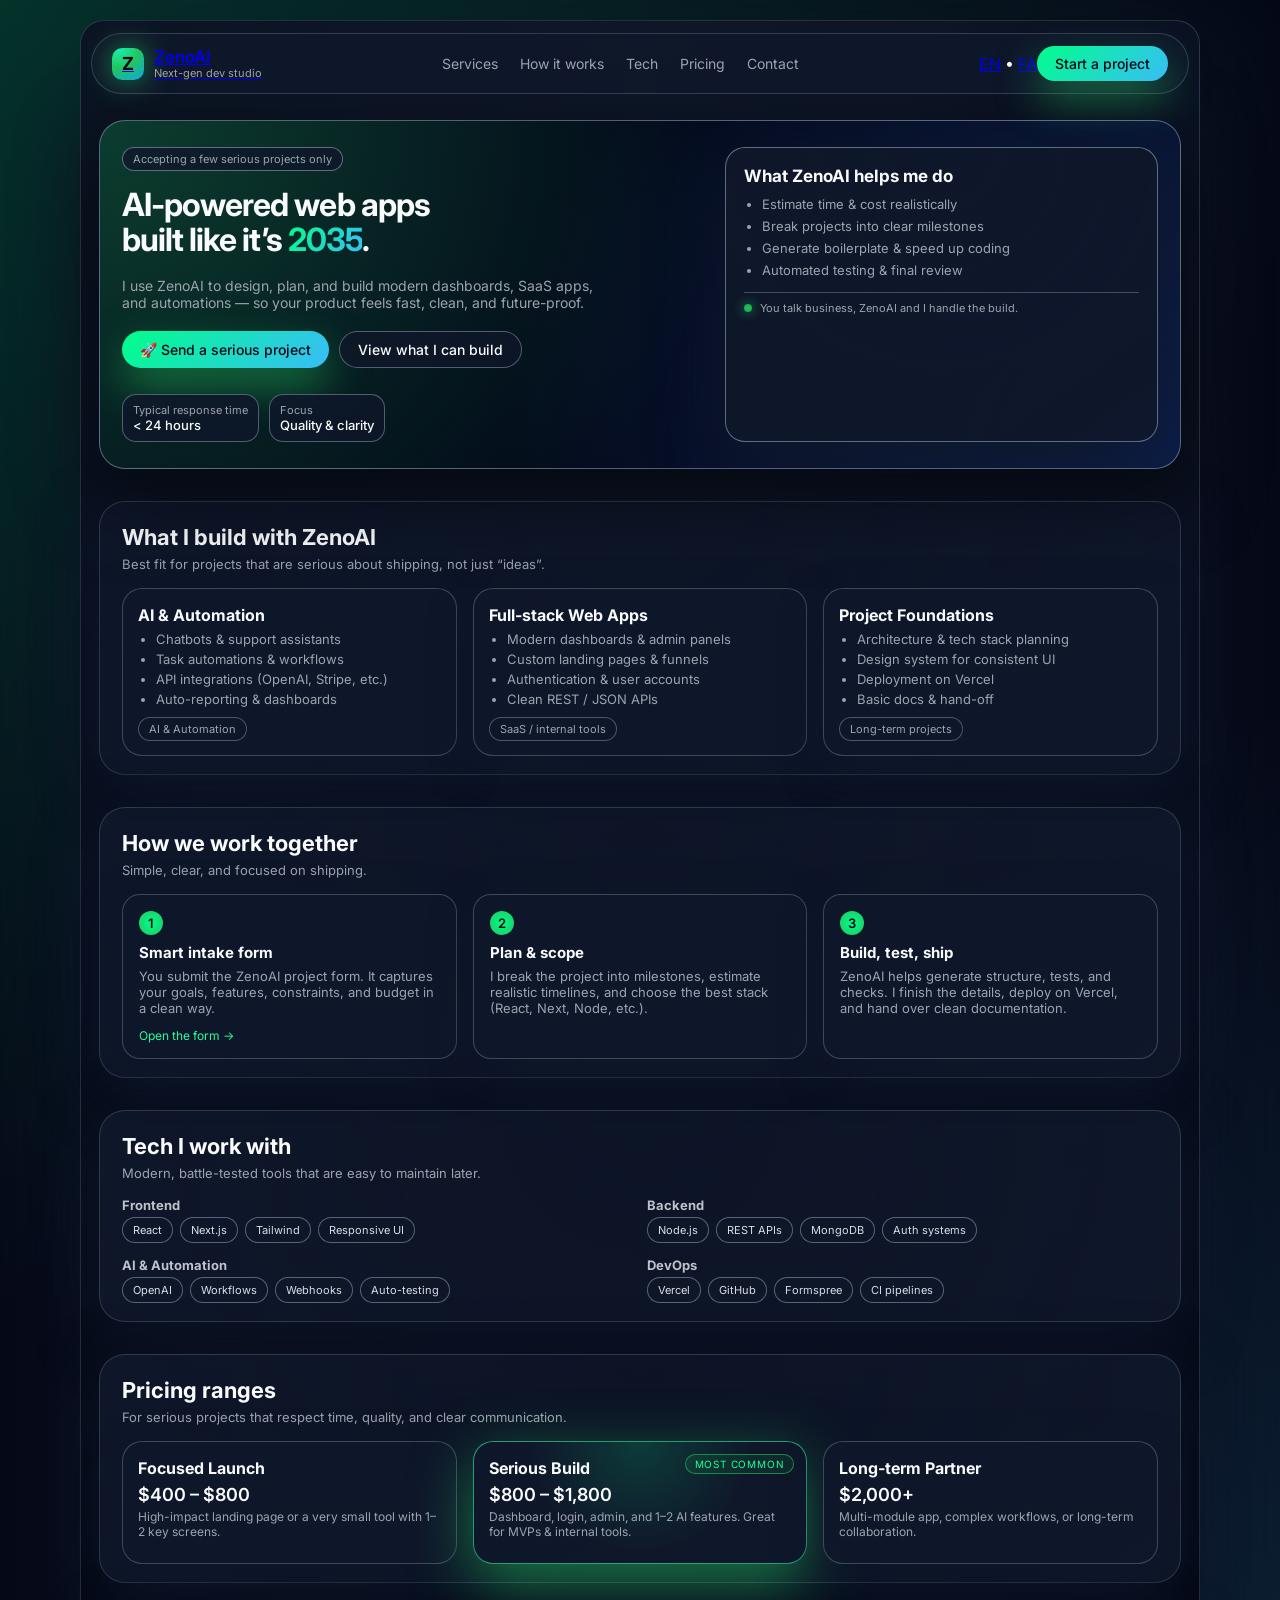
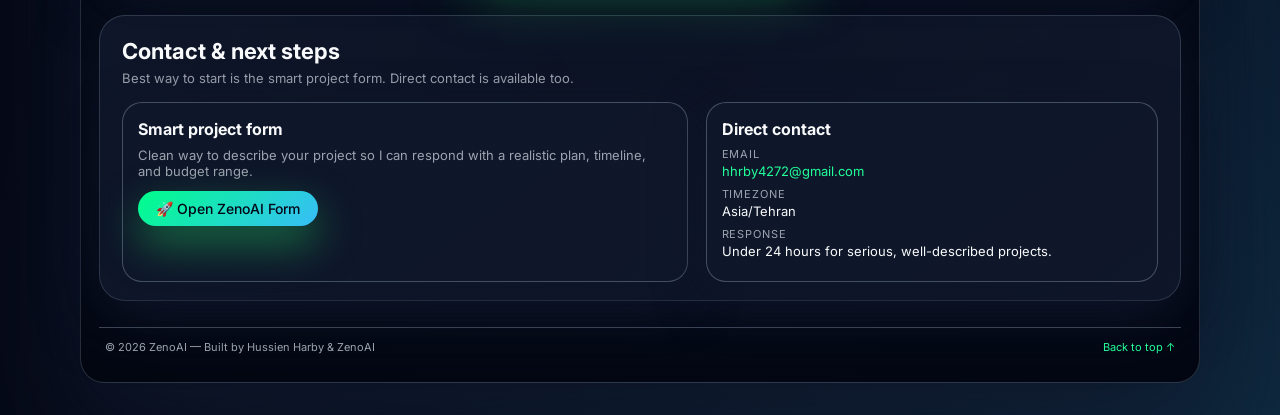
==== commit dd0f0a2d: "Update index.html" ====
--- a/index.html
+++ b/index.html
@@ -23,13 +23,13 @@
     <!-- NAVBAR -->
     <header class="navbar">
       <div class="nav-left">
-        <div class="brand-pill">
+        <a href="#top" class="brand-pill">
           <span class="brand-logo">Z</span>
           <div class="brand-text">
             <span class="brand-name">ZenoAI</span>
             <span class="brand-tagline">Next-gen dev studio</span>
           </div>
-        </div>
+        </a>
       </div>
 
       <nav class="nav-links">
@@ -41,6 +41,11 @@
       </nav>
 
       <div class="nav-right">
+        <div class="lang-switch">
+          <a href="index.html" class="active">EN</a>
+          <span>•</span>
+          <a href="fa.html">FA</a>
+        </div>
         <a
           href="https://zenoai-form.vercel.app/"
           class="btn btn-primary nav-cta"
@@ -53,18 +58,19 @@
     </header>
 
     <!-- HERO -->
-    <main>
-      <section class="hero" id="top">
+    <main id="top">
+      <section class="hero">
         <div class="hero-content">
-          <div class="hero-label">Taking a few serious projects only</div>
+          <div class="hero-label">Accepting a few serious projects only</div>
 
           <h1>
-            AI-powered websites & apps<br />
-            built like it's <span class="accent">2035</span>.
+            AI-powered web apps<br />
+            built like it’s <span class="accent">2035</span>.
           </h1>
 
           <p class="hero-subtitle">
-            I use ZenoAI to design, plan, and build modern apps, dashboards, and tools — clean UI, fast backend, smart features.
+            I use ZenoAI to design, plan, and build modern dashboards, SaaS apps, and automations —
+            so your product feels fast, clean, and future-proof.
           </p>
 
           <div class="hero-actions">
@@ -74,22 +80,22 @@
               target="_blank"
               rel="noopener noreferrer"
             >
-              🚀 Send a project
+              🚀 Send a serious project
             </a>
             <a href="#services" class="btn btn-ghost">
-              Explore what I build
+              View what I can build
             </a>
           </div>
 
           <div class="hero-meta">
             <div class="meta-pill">
-              <span class="meta-label">Reply time</span>
+              <span class="meta-label">Typical response time</span>
               <span class="meta-value">&lt; 24 hours</span>
             </div>
 
             <div class="meta-pill">
               <span class="meta-label">Focus</span>
-              <span class="meta-value">Quality first</span>
+              <span class="meta-value">Quality & clarity</span>
             </div>
           </div>
         </div>
@@ -99,15 +105,17 @@
             <h2>What ZenoAI helps me do</h2>
 
             <ul class="hero-list">
-              <li>Break project into milestones</li>
-              <li>Generate clean boilerplate code</li>
-              <li>Automated test & review</li>
-              <li>Deploy sharp & fast</li>
+              <li>Estimate time & cost realistically</li>
+              <li>Break projects into clear milestones</li>
+              <li>Generate boilerplate & speed up coding</li>
+              <li>Automated testing & final review</li>
             </ul>
 
             <div class="hero-panel-footer">
               <span class="dot"></span>
-              <span class="hero-mini">You handle vision — I handle the entire build.</span>
+              <span class="hero-mini">
+                You talk business, ZenoAI and I handle the build.
+              </span>
             </div>
           </div>
         </div>
@@ -117,41 +125,41 @@
       <section class="section" id="services">
         <div class="section-header">
           <h2>What I build with ZenoAI</h2>
-          <p>Clean, fast and future-proof builds focused on real business value.</p>
+          <p>Best fit for projects that are serious about shipping, not just “ideas”.</p>
         </div>
 
         <div class="cards-grid three">
           <article class="card">
             <h3>AI & Automation</h3>
             <ul class="card-list">
-              <li>Smart chatbots</li>
-              <li>Process automation</li>
-              <li>API integrations</li>
-              <li>Daily/weekly auto-reports</li>
-            </ul>
-            <span class="chip">Best for support & workflow</span>
+              <li>Chatbots & support assistants</li>
+              <li>Task automations & workflows</li>
+              <li>API integrations (OpenAI, Stripe, etc.)</li>
+              <li>Auto-reporting & dashboards</li>
+            </ul>
+            <span class="chip">AI & Automation</span>
           </article>
 
           <article class="card">
-            <h3>Web Apps</h3>
+            <h3>Full-stack Web Apps</h3>
             <ul class="card-list">
-              <li>Dashboards & admin UI</li>
-              <li>Landing pages & microsites</li>
-              <li>Authentication systems</li>
-              <li>REST / JSON APIs</li>
-            </ul>
-            <span class="chip">Best for SaaS & tools</span>
+              <li>Modern dashboards & admin panels</li>
+              <li>Custom landing pages & funnels</li>
+              <li>Authentication & user accounts</li>
+              <li>Clean REST / JSON APIs</li>
+            </ul>
+            <span class="chip">SaaS / internal tools</span>
           </article>
 
           <article class="card">
             <h3>Project Foundations</h3>
             <ul class="card-list">
-              <li>Technical planning</li>
-              <li>Design system</li>
-              <li>DevOps & deployment</li>
-              <li>Documentation</li>
-            </ul>
-            <span class="chip">Best for long-term growth</span>
+              <li>Architecture & tech stack planning</li>
+              <li>Design system for consistent UI</li>
+              <li>Deployment on Vercel</li>
+              <li>Basic docs & hand-off</li>
+            </ul>
+            <span class="chip">Long-term projects</span>
           </article>
         </div>
       </section>
@@ -159,19 +167,24 @@
       <!-- HOW IT WORKS -->
       <section class="section" id="process">
         <div class="section-header">
-          <h2>How the process works</h2>
-          <p>No confusion. No chaos. Clear steps from start to finish.</p>
+          <h2>How we work together</h2>
+          <p>Simple, clear, and focused on shipping.</p>
         </div>
 
         <div class="timeline">
           <div class="step">
             <div class="step-number">1</div>
-            <h3>Smart intake</h3>
+            <h3>Smart intake form</h3>
             <p>
-              You fill the ZenoAI project form. I analyze goals, features, and timeline fast.
-            </p>
-
-            <a href="https://zenoai-form.vercel.app/" target="_blank" class="link-inline">
+              You submit the ZenoAI project form. It captures your goals, features, constraints,
+              and budget in a clean way.
+            </p>
+            <a
+              href="https://zenoai-form.vercel.app/"
+              target="_blank"
+              class="link-inline"
+              rel="noopener noreferrer"
+            >
               Open the form →
             </a>
           </div>
@@ -180,15 +193,17 @@
             <div class="step-number">2</div>
             <h3>Plan & scope</h3>
             <p>
-              I break the idea into milestones, estimate the timeline, and choose the best tech.
+              I break the project into milestones, estimate realistic timelines, and choose the
+              best stack (React, Next, Node, etc.).
             </p>
           </div>
 
           <div class="step">
             <div class="step-number">3</div>
-            <h3>Build & ship</h3>
+            <h3>Build, test, ship</h3>
             <p>
-              Clean build, automated testing with ZenoAI, deployment on Vercel — delivered fast.
+              ZenoAI helps generate structure, tests, and checks. I finish the details, deploy on
+              Vercel, and hand over clean documentation.
             </p>
           </div>
         </div>
@@ -198,7 +213,7 @@
       <section class="section" id="tech">
         <div class="section-header">
           <h2>Tech I work with</h2>
-          <p>Modern stack focused on speed, clarity, and long-term stability.</p>
+          <p>Modern, battle-tested tools that are easy to maintain later.</p>
         </div>
 
         <div class="pill-grid">
@@ -226,7 +241,7 @@
             <h4>AI & Automation</h4>
             <div class="pills">
               <span class="pill">OpenAI</span>
-              <span class="pill">ZenoAI Workflows</span>
+              <span class="pill">Workflows</span>
               <span class="pill">Webhooks</span>
               <span class="pill">Auto-testing</span>
             </div>
@@ -247,28 +262,34 @@
       <!-- PRICING -->
       <section class="section" id="pricing">
         <div class="section-header">
-          <h2>Pricing</h2>
-          <p>Clear fixed-range pricing for serious projects only.</p>
+          <h2>Pricing ranges</h2>
+          <p>For serious projects that respect time, quality, and clear communication.</p>
         </div>
 
         <div class="cards-grid three">
           <article class="card card-soft">
             <h3>Focused Launch</h3>
             <p class="price-range">$400 – $800</p>
-            <p class="card-caption">Landing page or mini tool.</p>
+            <p class="card-caption">
+              High-impact landing page or a very small tool with 1–2 key screens.
+            </p>
           </article>
 
           <article class="card card-highlight">
-            <div class="badge">Popular</div>
+            <div class="badge">Most common</div>
             <h3>Serious Build</h3>
             <p class="price-range">$800 – $1,800</p>
-            <p class="card-caption">Dashboards, auth, AI features.</p>
+            <p class="card-caption">
+              Dashboard, login, admin, and 1–2 AI features. Great for MVPs & internal tools.
+            </p>
           </article>
 
           <article class="card card-soft">
             <h3>Long-term Partner</h3>
             <p class="price-range">$2,000+</p>
-            <p class="card-caption">Complex multi-module systems.</p>
+            <p class="card-caption">
+              Multi-module app, complex workflows, or long-term collaboration.
+            </p>
           </article>
         </div>
       </section>
@@ -276,25 +297,29 @@
       <!-- CONTACT -->
       <section class="section" id="contact">
         <div class="section-header">
-          <h2>Contact</h2>
-          <p>Ready to build something real? Start with the smart project form.</p>
+          <h2>Contact & next steps</h2>
+          <p>Best way to start is the smart project form. Direct contact is available too.</p>
         </div>
 
         <div class="contact-grid">
           <div class="contact-card">
-            <h3>Smart Form</h3>
-            <p>Best way to get a fast, accurate response.</p>
+            <h3>Smart project form</h3>
+            <p>
+              Clean way to describe your project so I can respond with a realistic plan, timeline,
+              and budget range.
+            </p>
             <a
               href="https://zenoai-form.vercel.app/"
               class="btn btn-primary"
               target="_blank"
+              rel="noopener noreferrer"
             >
               🚀 Open ZenoAI Form
             </a>
           </div>
 
           <div class="contact-card contact-info">
-            <h3>Direct</h3>
+            <h3>Direct contact</h3>
             <ul>
               <li>
                 <span class="contact-label">Email</span>
@@ -306,26 +331,24 @@
               </li>
               <li>
                 <span class="contact-label">Response</span>
-                Under 24 hours
+                Under 24 hours for serious, well-described projects.
               </li>
             </ul>
           </div>
         </div>
       </section>
-
     </main>
 
     <!-- FOOTER -->
     <footer class="footer">
       <div class="footer-left">
-        © <span id="year"></span> ZenoAI — Powered by Hussien Harby & ZenoAI
+        © <span id="year"></span> ZenoAI — Built by Hussien Harby & ZenoAI
       </div>
 
       <div class="footer-right">
         <a href="#top">Back to top ↑</a>
       </div>
     </footer>
-
   </div>
 
   <script>
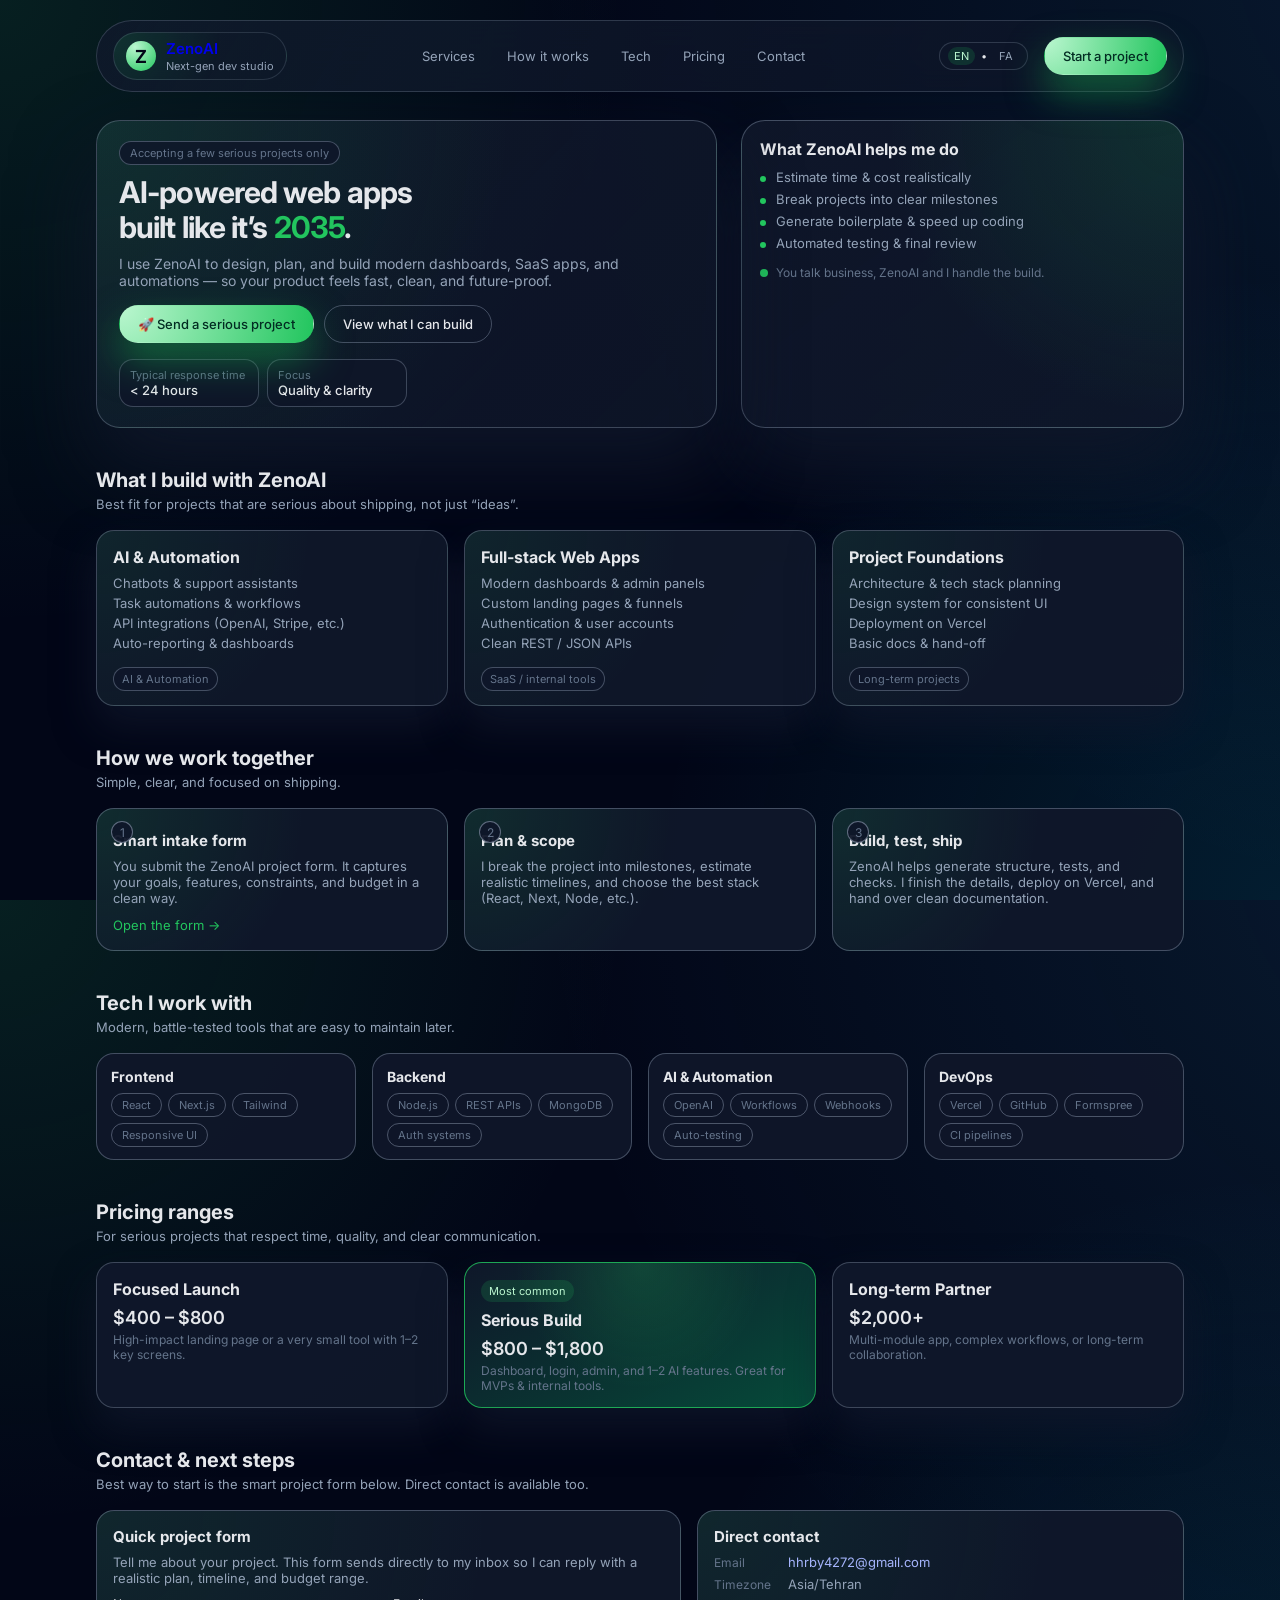
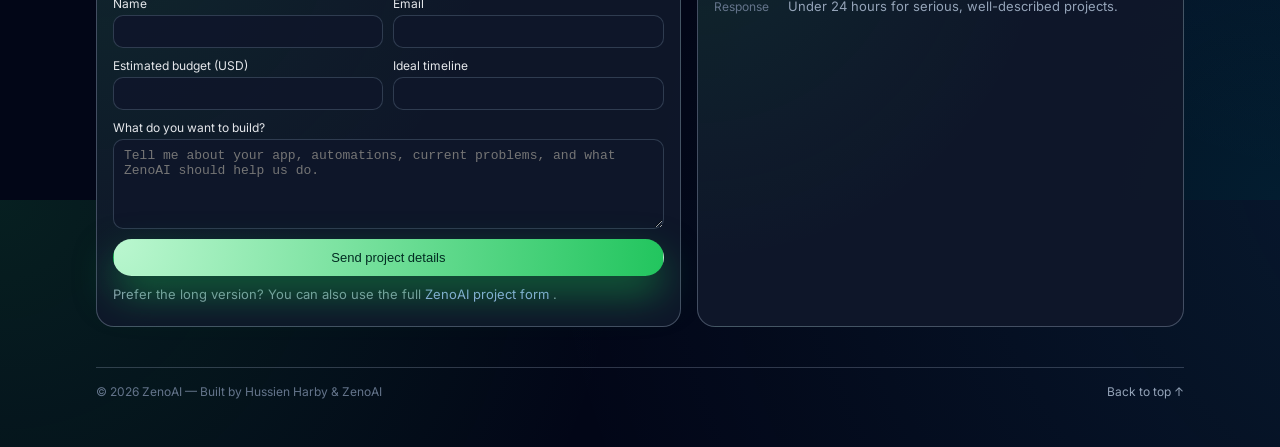
==== commit eba3a25d: "Update index.html" ====
--- a/index.html
+++ b/index.html
@@ -298,26 +298,80 @@
       <section class="section" id="contact">
         <div class="section-header">
           <h2>Contact & next steps</h2>
-          <p>Best way to start is the smart project form. Direct contact is available too.</p>
+          <p>Best way to start is the smart project form below. Direct contact is available too.</p>
         </div>
 
         <div class="contact-grid">
+          <!-- LEFT: Formspree form inside card -->
           <div class="contact-card">
-            <h3>Smart project form</h3>
+            <h3>Quick project form</h3>
             <p>
-              Clean way to describe your project so I can respond with a realistic plan, timeline,
-              and budget range.
-            </p>
-            <a
-              href="https://zenoai-form.vercel.app/"
-              class="btn btn-primary"
-              target="_blank"
-              rel="noopener noreferrer"
+              Tell me about your project. This form sends directly to my inbox so I can reply
+              with a realistic plan, timeline, and budget range.
+            </p>
+
+            <form
+              class="contact-form"
+              method="POST"
+              action="https://formspree.io/f/YOUR_FORMSPREE_ID"
             >
-              🚀 Open ZenoAI Form
-            </a>
-          </div>
-
+              <!-- Hidden meta -->
+              <input type="hidden" name="source" value="zenoai-landing-en" />
+              <input type="hidden" name="lang" value="EN" />
+
+              <div class="form-row">
+                <div class="field">
+                  <label for="name">Name</label>
+                  <input id="name" name="name" type="text" required />
+                </div>
+
+                <div class="field">
+                  <label for="email">Email</label>
+                  <input id="email" name="email" type="email" required />
+                </div>
+              </div>
+
+              <div class="form-row">
+                <div class="field">
+                  <label for="budget">Estimated budget (USD)</label>
+                  <input id="budget" name="budget" type="text" />
+                </div>
+
+                <div class="field">
+                  <label for="timeline">Ideal timeline</label>
+                  <input id="timeline" name="timeline" type="text" />
+                </div>
+              </div>
+
+              <div class="field">
+                <label for="project">What do you want to build?</label>
+                <textarea
+                  id="project"
+                  name="project"
+                  rows="4"
+                  placeholder="Tell me about your app, automations, current problems, and what ZenoAI should help us do."
+                  required
+                ></textarea>
+              </div>
+
+              <button type="submit" class="btn btn-primary btn-full">
+                Send project details
+              </button>
+
+              <p class="form-hint">
+                Prefer the long version? You can also use the full
+                <a
+                  href="https://zenoai-form.vercel.app/"
+                  target="_blank"
+                  rel="noopener noreferrer"
+                >
+                  ZenoAI project form
+                </a>.
+              </p>
+            </form>
+          </div>
+
+          <!-- RIGHT: Direct contact -->
           <div class="contact-card contact-info">
             <h3>Direct contact</h3>
             <ul>
@@ -355,4 +409,4 @@
     document.getElementById('year').textContent = new Date().getFullYear();
   </script>
 </body>
-</html>
+            </html>
--- a/styles.css
+++ b/styles.css
@@ -1,4 +1,6 @@
-/* ========= Base ========= */
+/* =========
+   BASE
+   ========= */
 
 *,
 *::before,
@@ -7,118 +9,130 @@
 }
 
 :root {
-  --bg: #050816;
-  --bg-elevated: #070b20;
-  --bg-soft: #090f29;
-  --border-subtle: rgba(255, 255, 255, 0.05);
-  --text-main: #f9fafb;
-  --text-muted: #9ca3af;
-  --accent: #00ff8a;
-  --accent-soft: rgba(0, 255, 138, 0.12);
-  --accent-strong: #22ff9a;
-  --danger: #ff4f6b;
-  --shadow-soft: 0 24px 80px rgba(0, 0, 0, 0.55);
-  --radius-lg: 22px;
+  --bg: #020617;
+  --bg-elevated: #020617;
+  --card-bg: #020617;
+  --border-subtle: rgba(148, 163, 184, 0.25);
+  --accent: #22c55e;
+  --accent-soft: rgba(34, 197, 94, 0.15);
+  --accent-strong: #22c55e;
+  --text-main: #e5e7eb;
+  --text-muted: #94a3b8;
+  --text-soft: #64748b;
+  --shadow-soft: 0 40px 80px rgba(15, 23, 42, 0.9);
+  --radius-xl: 24px;
+  --radius-lg: 18px;
   --radius-pill: 999px;
-  --border-glow: 1px solid rgba(0, 255, 138, 0.2);
-}
-
-html {
-  scroll-behavior: smooth;
-}
-
+  --nav-height: 72px;
+}
+
+html,
 body {
   margin: 0;
-  min-height: 100vh;
-  font-family: "Inter", system-ui, -apple-system, BlinkMacSystemFont, sans-serif;
+  padding: 0;
+  height: 100%;
+}
+
+body {
+  font-family: "Inter", system-ui, -apple-system, BlinkMacSystemFont, "Segoe UI",
+    sans-serif;
   background:
-    radial-gradient(circle at top left, rgba(0, 255, 138, 0.18), transparent 55%),
-    radial-gradient(circle at bottom right, rgba(56, 189, 248, 0.18), transparent 55%),
+    radial-gradient(circle at top left, #22c55e22, transparent 40%),
+    radial-gradient(circle at bottom right, #06b6d422, transparent 40%),
     var(--bg);
   color: var(--text-main);
-}
-
-/* Glass container */
+  -webkit-font-smoothing: antialiased;
+}
+
+/* RTL body */
+body.rtl {
+  font-family: "Vazirmatn", system-ui, -apple-system, BlinkMacSystemFont,
+    "Segoe UI", sans-serif;
+  direction: rtl;
+}
+
+/* Page wrapper */
+
 .page {
+  min-height: 100vh;
   max-width: 1120px;
-  margin: 20px auto 32px;
-  padding: 18px 18px 28px;
-  border-radius: 24px;
-  border: 1px solid rgba(148, 163, 184, 0.25);
-  background: radial-gradient(circle at top, rgba(15, 23, 42, 0.95), rgba(3, 7, 18, 0.98));
-  box-shadow: 0 40px 120px rgba(15, 23, 42, 0.9);
-}
-
-/* Scrollbar */
-::-webkit-scrollbar {
-  width: 8px;
-}
-::-webkit-scrollbar-thumb {
-  background: rgba(148, 163, 184, 0.6);
-  border-radius: 999px;
-}
-::-webkit-scrollbar-track {
-  background: transparent;
-}
-
-/* ========= Navbar ========= */
+  margin: 0 auto;
+  padding: 20px 16px 48px;
+}
+
+/* =========
+   NAVBAR
+   ========= */
 
 .navbar {
-  position: sticky;
-  top: 0;
-  z-index: 40;
+  height: var(--nav-height);
   display: flex;
   align-items: center;
   justify-content: space-between;
   gap: 16px;
-  padding: 12px 20px;
-  margin: -6px -8px 8px;
-  border-radius: 999px;
-  backdrop-filter: blur(18px);
+  padding: 10px 16px;
+  margin-bottom: 28px;
+  border-radius: 999px;
+  border: 1px solid rgba(148, 163, 184, 0.25);
   background: linear-gradient(
-    90deg,
-    rgba(15, 23, 42, 0.96),
-    rgba(15, 23, 42, 0.9),
-    rgba(15, 23, 42, 0.96)
-  );
-  border: 1px solid rgba(148, 163, 184, 0.28);
-}
-
-.nav-left {
-  display: flex;
+      120deg,
+      rgba(15, 23, 42, 0.9),
+      rgba(15, 23, 42, 0.65)
+    ),
+    radial-gradient(circle at top left, #22c55e20, transparent 55%);
+  backdrop-filter: blur(20px);
+  position: sticky;
+  top: 12px;
+  z-index: 20;
+}
+
+/* RTL navbar */
+body.rtl .navbar {
+  flex-direction: row-reverse;
+}
+
+.nav-left,
+.nav-right {
+  display: flex;
+  align-items: center;
+  gap: 16px;
+}
+
+/* Brand */
+
+.brand-pill {
+  display: inline-flex;
   align-items: center;
   gap: 10px;
-}
-
-.brand-pill {
-  display: flex;
-  align-items: center;
-  gap: 10px;
+  padding: 6px 12px;
+  border-radius: var(--radius-pill);
+  border: 1px solid rgba(148, 163, 184, 0.2);
+  background: radial-gradient(circle at top left, #22c55e26, transparent 60%);
+  text-decoration: none;
 }
 
 .brand-logo {
-  width: 32px;
-  height: 32px;
-  border-radius: 10px;
+  width: 30px;
+  height: 30px;
+  border-radius: 999px;
+  background: radial-gradient(circle at 30% 20%, #bbf7d0, #22c55e);
   display: inline-flex;
   align-items: center;
   justify-content: center;
   font-weight: 700;
   font-size: 18px;
-  background: radial-gradient(circle at 20% 0, #16f2b3, #22c55e, #0ea5e9);
   color: #020617;
-  box-shadow: 0 0 30px rgba(34, 197, 94, 0.7);
 }
 
 .brand-text {
   display: flex;
   flex-direction: column;
-  line-height: 1.1;
+  gap: 1px;
 }
 
 .brand-name {
   font-weight: 600;
-  font-size: 17px;
+  font-size: 15px;
 }
 
 .brand-tagline {
@@ -126,280 +140,288 @@
   color: var(--text-muted);
 }
 
+/* Nav links */
+
 .nav-links {
   display: flex;
   align-items: center;
-  gap: 18px;
+  gap: 12px;
+  font-size: 13px;
+}
+
+.nav-links a {
+  color: var(--text-muted);
+  text-decoration: none;
+  padding: 6px 10px;
+  border-radius: 999px;
+  transition: 0.2s ease;
+}
+
+.nav-links a:hover {
+  color: #e5e7eb;
+  background: rgba(148, 163, 184, 0.16);
+}
+
+/* RTL nav links */
+body.rtl .nav-links {
+  flex-direction: row-reverse;
+}
+
+/* Language switch */
+
+.lang-switch {
+  display: flex;
+  align-items: center;
+  gap: 6px;
+  padding: 4px 8px;
+  border-radius: 999px;
+  background: rgba(15, 23, 42, 0.7);
+  border: 1px solid rgba(148, 163, 184, 0.25);
+  font-size: 11px;
+}
+
+.lang-switch a {
+  color: var(--text-muted);
+  text-decoration: none;
+  padding: 2px 6px;
+  border-radius: 999px;
+  transition: 0.2s ease;
+}
+
+.lang-switch a.active {
+  background: rgba(34, 197, 94, 0.16);
+  color: #bbf7d0;
+}
+
+.lang-switch a:hover {
+  color: #e5e7eb;
+}
+
+/* Buttons */
+
+.btn {
+  display: inline-flex;
+  align-items: center;
+  justify-content: center;
+  gap: 6px;
+  border-radius: 999px;
+  padding: 10px 18px;
+  font-size: 13px;
+  font-weight: 500;
+  text-decoration: none;
+  border: 1px solid transparent;
+  cursor: pointer;
+  transition:
+    transform 0.15s ease,
+    box-shadow 0.15s ease,
+    background 0.15s ease,
+    border-color 0.15s ease;
+  white-space: nowrap;
+}
+
+.btn-primary {
+  background: radial-gradient(circle at 0% 0%, #bbf7d0, #22c55e);
+  color: #022c22;
+  box-shadow: 0 18px 38px rgba(22, 163, 74, 0.55);
+}
+
+.btn-primary:hover {
+  transform: translateY(-1px);
+  box-shadow: 0 22px 40px rgba(22, 163, 74, 0.7);
+}
+
+.btn-ghost {
+  background: transparent;
+  color: var(--text-main);
+  border-color: rgba(148, 163, 184, 0.4);
+}
+
+.btn-ghost:hover {
+  background: rgba(15, 23, 42, 0.8);
+}
+
+/* =========
+   HERO
+   ========= */
+
+.hero {
+  display: grid;
+  grid-template-columns: minmax(0, 1.4fr) minmax(0, 1fr);
+  gap: 24px;
+  margin-top: 26px;
+}
+
+body.rtl .hero {
+  grid-template-columns: minmax(0, 1.4fr) minmax(0, 1fr);
+}
+
+.hero-content {
+  padding: 20px 22px;
+  border-radius: var(--radius-xl);
+  border: 1px solid rgba(148, 163, 184, 0.35);
+  background:
+    radial-gradient(circle at top left, #22c55e24, transparent 60%),
+    linear-gradient(135deg, rgba(15, 23, 42, 0.95), rgba(15, 23, 42, 0.82));
+  box-shadow: var(--shadow-soft);
+}
+
+.hero-label {
+  display: inline-flex;
+  align-items: center;
+  padding: 4px 10px;
+  border-radius: 999px;
+  background: rgba(15, 23, 42, 0.85);
+  border: 1px solid rgba(148, 163, 184, 0.4);
+  color: var(--text-soft);
+  font-size: 11px;
+  margin-bottom: 10px;
+}
+
+.hero h1 {
+  font-size: 30px;
+  line-height: 1.17;
+  margin: 0 0 10px;
+  letter-spacing: -0.03em;
+}
+
+.hero h1 .accent {
+  color: var(--accent-strong);
+}
+
+.hero-subtitle {
+  margin: 0 0 16px;
   font-size: 14px;
-}
-
-.nav-links a {
-  color: var(--text-muted);
-  text-decoration: none;
-  padding: 6px 2px;
+  color: var(--text-muted);
+}
+
+.hero-actions {
+  display: flex;
+  flex-wrap: wrap;
+  gap: 10px;
+  margin-bottom: 16px;
+}
+
+.hero-meta {
+  display: flex;
+  flex-wrap: wrap;
+  gap: 8px;
+}
+
+.meta-pill {
+  display: inline-flex;
+  flex-direction: column;
+  padding: 8px 10px;
+  border-radius: 14px;
+  border: 1px solid rgba(148, 163, 184, 0.35);
+  background: rgba(15, 23, 42, 0.9);
+  min-width: 140px;
+}
+
+.meta-label {
+  font-size: 11px;
+  color: var(--text-soft);
+}
+
+.meta-value {
+  font-size: 13px;
+  font-weight: 500;
+}
+
+/* Hero side panel */
+
+.hero-panel {
+  display: flex;
+  align-items: stretch;
+}
+
+.hero-panel-inner {
+  border-radius: var(--radius-xl);
+  border: 1px solid rgba(148, 163, 184, 0.4);
+  background:
+    radial-gradient(circle at top right, #22c55e26, transparent 55%),
+    linear-gradient(145deg, rgba(15, 23, 42, 0.98), rgba(15, 23, 42, 0.86));
+  padding: 18px 18px 16px;
+  width: 100%;
+  box-shadow: var(--shadow-soft);
+}
+
+.hero-panel-inner h2 {
+  font-size: 16px;
+  margin: 0 0 10px;
+}
+
+.hero-list {
+  list-style: none;
+  margin: 0 0 14px;
+  padding: 0;
+  font-size: 13px;
+  color: var(--text-muted);
+}
+
+.hero-list li {
   position: relative;
-  transition: color 0.2s ease;
-}
-
-.nav-links a::after {
+  padding-left: 16px;
+  margin-bottom: 6px;
+}
+
+.hero-list li::before {
   content: "";
   position: absolute;
   left: 0;
-  bottom: 0;
-  width: 0;
-  height: 2px;
-  border-radius: 999px;
-  background: linear-gradient(90deg, var(--accent), #38bdf8);
-  transition: width 0.22s ease;
-}
-
-.nav-links a:hover {
-  color: var(--text-main);
-}
-
-.nav-links a:hover::after {
-  width: 100%;
-}
-
-.nav-right {
-  display: flex;
-  align-items: center;
-}
-
-/* ========= Buttons ========= */
-
-.btn {
-  display: inline-flex;
-  align-items: center;
-  justify-content: center;
+  top: 7px;
+  width: 6px;
+  height: 6px;
+  border-radius: 999px;
+  background: var(--accent);
+}
+
+/* RTL fix for hero list */
+body.rtl .hero-list li {
+  padding-left: 0;
+  padding-right: 16px;
+}
+
+body.rtl .hero-list li::before {
+  left: auto;
+  right: 0;
+}
+
+.hero-panel-footer {
+  display: flex;
+  align-items: center;
   gap: 8px;
-  padding: 9px 18px;
-  border-radius: var(--radius-pill);
-  border: none;
-  font-size: 14px;
-  font-weight: 500;
-  cursor: pointer;
-  text-decoration: none;
-  transition: transform 0.14s ease, box-shadow 0.14s ease, background 0.14s ease,
-    border-color 0.14s ease, color 0.14s ease;
-  white-space: nowrap;
-}
-
-.btn-primary {
-  background: linear-gradient(135deg, var(--accent), #38bdf8);
-  color: #020617;
-  box-shadow: 0 18px 40px rgba(34, 197, 94, 0.5);
-}
-
-.btn-primary:hover {
-  transform: translateY(-1px);
-  box-shadow: 0 22px 60px rgba(34, 197, 94, 0.65);
-}
-
-.btn-ghost {
-  background: rgba(15, 23, 42, 0.8);
-  color: var(--text-main);
-  border: 1px solid rgba(148, 163, 184, 0.5);
-}
-
-.btn-ghost:hover {
-  background: rgba(15, 23, 42, 0.95);
-  border-color: rgba(209, 213, 219, 0.8);
-}
-
-.nav-cta {
-  padding-inline: 18px;
-}
-
-/* ========= Hero ========= */
-
-.hero {
-  display: grid;
-  grid-template-columns: minmax(0, 1.6fr) minmax(0, 1.2fr);
-  gap: 26px;
-  margin-top: 26px;
-  padding: 26px 22px 26px;
-  border-radius: 26px;
-  background: radial-gradient(circle at top left, rgba(34, 197, 94, 0.28), transparent 55%),
-    radial-gradient(circle at bottom right, rgba(59, 130, 246, 0.35), transparent 60%),
-    linear-gradient(145deg, #020617, #020617 45%, #020617 65%, #020617);
-  border: 1px solid rgba(148, 163, 184, 0.55);
-  box-shadow: var(--shadow-soft);
-  position: relative;
-  overflow: hidden;
-}
-
-.hero::before {
-  content: "";
-  position: absolute;
-  inset: 0;
-  background-image: radial-gradient(circle at top left, rgba(148, 163, 184, 0.16), transparent 55%),
-    radial-gradient(circle at bottom right, rgba(15, 23, 42, 0.65), transparent 60%);
-  mix-blend-mode: soft-light;
-  opacity: 0.9;
-  pointer-events: none;
-}
-
-.hero-content,
-.hero-panel {
-  position: relative;
-  z-index: 1;
-}
-
-.hero-content {
-  display: flex;
-  flex-direction: column;
-  gap: 16px;
-}
-
-.hero-label {
-  display: inline-flex;
-  align-items: center;
-  gap: 6px;
-  padding: 4px 10px;
-  border-radius: 999px;
-  background: rgba(15, 23, 42, 0.8);
-  border: 1px solid rgba(148, 163, 184, 0.6);
-  color: var(--text-muted);
-  font-size: 11px;
-  width: fit-content;
-}
-
-.hero h1 {
-  margin: 0;
-  font-size: 32px;
-  line-height: 1.1;
-  letter-spacing: -0.03em;
-}
-
-.accent {
-  background: linear-gradient(120deg, var(--accent), #38bdf8);
-  -webkit-background-clip: text;
-  color: transparent;
-}
-
-.hero-subtitle {
-  margin: 4px 0 0;
-  font-size: 14px;
-  color: var(--text-muted);
-  max-width: 480px;
-}
-
-.hero-actions {
-  display: flex;
-  flex-wrap: wrap;
-  gap: 10px;
-  margin-top: 4px;
-}
-
-.hero-meta {
-  display: flex;
-  flex-wrap: wrap;
-  gap: 10px;
-  margin-top: 10px;
-}
-
-.meta-pill {
-  display: flex;
-  flex-direction: column;
-  padding: 8px 10px;
-  border-radius: 14px;
-  background: rgba(15, 23, 42, 0.85);
-  border: 1px solid rgba(148, 163, 184, 0.5);
-}
-
-.meta-label {
-  font-size: 11px;
-  color: var(--text-muted);
-}
-
-.meta-value {
-  font-size: 13px;
-  font-weight: 500;
-}
-
-/* Hero panel right */
-
-.hero-panel {
-  display: flex;
-  align-items: stretch;
-}
-
-.hero-panel-inner {
-  width: 100%;
-  border-radius: 20px;
-  padding: 18px 18px 16px;
-  background: radial-gradient(circle at top, rgba(15, 23, 42, 0.2), transparent 65%),
-    linear-gradient(145deg, rgba(15, 23, 42, 0.98), rgba(15, 23, 42, 0.96));
-  border: 1px solid rgba(148, 163, 184, 0.6);
-  box-shadow: 0 24px 70px rgba(15, 23, 42, 0.95);
-}
-
-.hero-panel-inner h2 {
-  margin: 0 0 10px;
-  font-size: 17px;
-}
-
-.hero-list {
-  margin: 0 0 14px;
-  padding-left: 18px;
-  font-size: 13px;
-  color: var(--text-muted);
-}
-
-.hero-list li {
-  margin-bottom: 6px;
-}
-
-.hero-panel-footer {
-  display: flex;
-  align-items: center;
-  gap: 8px;
-  padding-top: 8px;
-  border-top: 1px solid rgba(148, 163, 184, 0.4);
+  font-size: 12px;
+  color: var(--text-soft);
 }
 
 .dot {
   width: 8px;
   height: 8px;
   border-radius: 999px;
-  background: radial-gradient(circle, #22c55e, #16a34a);
-  box-shadow: 0 0 12px rgba(34, 197, 94, 0.9);
-}
-
-.hero-mini {
-  font-size: 11px;
-  color: var(--text-muted);
-}
-
-/* ========= Sections ========= */
+  background: #22c55e;
+}
+
+/* =========
+   SECTIONS
+   ========= */
 
 .section {
-  margin-top: 32px;
-  padding: 22px 22px 18px;
-  border-radius: 26px;
-  background: radial-gradient(circle at top, rgba(15, 23, 42, 0.75), rgba(15, 23, 42, 0.98));
-  border: 1px solid rgba(148, 163, 184, 0.25);
-  box-shadow: 0 16px 60px rgba(15, 23, 42, 0.8);
+  margin-top: 40px;
 }
 
 .section-header {
-  display: flex;
-  flex-direction: column;
-  gap: 6px;
-  margin-bottom: 16px;
+  margin-bottom: 18px;
 }
 
 .section-header h2 {
-  margin: 0;
-  font-size: 22px;
+  font-size: 20px;
+  margin: 0 0 4px;
 }
 
 .section-header p {
   margin: 0;
   font-size: 13px;
   color: var(--text-muted);
-  max-width: 520px;
 }
 
 /* Cards grid */
@@ -410,131 +432,125 @@
 }
 
 .cards-grid.three {
-  grid-template-columns: repeat(3, minmax(0, 1fr));
+  grid-template-columns: repeat(auto-fit, minmax(220px, 1fr));
 }
 
 .card {
-  position: relative;
-  border-radius: 20px;
-  padding: 16px 15px 14px;
-  background: linear-gradient(145deg, rgba(15, 23, 42, 0.92), rgba(15, 23, 42, 0.98));
+  border-radius: var(--radius-lg);
   border: 1px solid rgba(148, 163, 184, 0.35);
-  box-shadow: 0 16px 40px rgba(15, 23, 42, 0.75);
+  background:
+    radial-gradient(circle at top left, #22c55e16, transparent 55%),
+    rgba(15, 23, 42, 0.96);
+  padding: 16px 16px 14px;
+  box-shadow: 0 20px 40px rgba(15, 23, 42, 0.8);
 }
 
 .card h3 {
-  margin: 0 0 6px;
   font-size: 16px;
-}
-
-.card-caption {
+  margin: 0 0 8px;
+}
+
+.card-list {
+  list-style: none;
   margin: 0 0 10px;
-  font-size: 12px;
-  color: var(--text-muted);
-}
-
-.card-list {
-  margin: 0 0 10px;
-  padding-left: 18px;
-  font-size: 13px;
-  color: var(--text-muted);
+  padding: 0;
+  color: var(--text-muted);
+  font-size: 13px;
 }
 
 .card-list li {
   margin-bottom: 4px;
 }
 
+.card-caption {
+  margin: 4px 0 0;
+  font-size: 12px;
+  color: var(--text-soft);
+}
+
+.card-soft {
+  background: rgba(15, 23, 42, 0.96);
+}
+
+.card-highlight {
+  border-color: rgba(34, 197, 94, 0.8);
+  background:
+    radial-gradient(circle at top, #22c55e33, transparent 55%),
+    linear-gradient(150deg, rgba(15, 23, 42, 0.98), rgba(6, 78, 59, 0.95));
+}
+
+.badge {
+  display: inline-flex;
+  align-items: center;
+  padding: 4px 8px;
+  border-radius: 999px;
+  background: rgba(34, 197, 94, 0.16);
+  color: #bbf7d0;
+  font-size: 11px;
+  margin-bottom: 8px;
+}
+
+.price-range {
+  margin: 4px 0;
+  font-size: 18px;
+  font-weight: 600;
+}
+
 .chip {
   display: inline-flex;
-  align-items: center;
-  padding: 4px 10px;
+  margin-top: 6px;
+  padding: 4px 8px;
   border-radius: 999px;
   font-size: 11px;
   background: rgba(15, 23, 42, 0.9);
-  border: 1px solid rgba(148, 163, 184, 0.45);
-  color: var(--text-muted);
-}
-
-/* Highlight card */
-
-.card-highlight {
-  background: radial-gradient(circle at top, rgba(0, 255, 138, 0.16), transparent 55%),
-    linear-gradient(145deg, rgba(15, 23, 42, 0.97), rgba(15, 23, 42, 0.99));
-  border: 1px solid rgba(52, 211, 153, 0.7);
-  box-shadow: 0 20px 60px rgba(34, 197, 94, 0.55);
-}
-
-.card-soft {
-  background: linear-gradient(145deg, rgba(15, 23, 42, 0.96), rgba(15, 23, 42, 0.98));
-}
-
-/* Badge */
-
-.badge {
+  border: 1px solid rgba(148, 163, 184, 0.4);
+  color: var(--text-soft);
+}
+
+/* Timeline */
+
+.timeline {
+  display: grid;
+  grid-template-columns: repeat(auto-fit, minmax(220px, 1fr));
+  gap: 16px;
+}
+
+.step {
+  position: relative;
+  border-radius: var(--radius-lg);
+  border: 1px solid rgba(148, 163, 184, 0.4);
+  background:
+    radial-gradient(circle at top left, #22c55e20, transparent 55%),
+    rgba(15, 23, 42, 0.96);
+  padding: 18px 16px 16px;
+}
+
+.step-number {
   position: absolute;
   top: 12px;
-  right: 12px;
-  padding: 3px 9px;
-  border-radius: 999px;
-  font-size: 10px;
-  text-transform: uppercase;
-  letter-spacing: 0.08em;
-  background: rgba(22, 163, 74, 0.14);
-  border: 1px solid rgba(34, 197, 94, 0.6);
-  color: var(--accent-strong);
-}
-
-/* Pricing */
-
-.price-range {
-  margin: 4px 0 4px;
-  font-size: 18px;
-  font-weight: 600;
-}
-
-.note {
-  margin-top: 10px;
+  left: 14px;
+  width: 22px;
+  height: 22px;
+  border-radius: 999px;
+  background: rgba(15, 23, 42, 0.95);
+  border: 1px solid rgba(148, 163, 184, 0.6);
+  display: flex;
+  align-items: center;
+  justify-content: center;
   font-size: 12px;
-  color: var(--text-muted);
-}
-
-.note span {
-  color: var(--accent-strong);
-}
-
-/* ========= Timeline ========= */
-
-.timeline {
-  display: grid;
-  grid-template-columns: repeat(3, minmax(0, 1fr));
-  gap: 16px;
-}
-
-.step {
-  position: relative;
-  padding: 16px 14px 14px 16px;
-  border-radius: 18px;
-  background: linear-gradient(145deg, rgba(15, 23, 42, 0.95), rgba(15, 23, 42, 0.98));
-  border: 1px solid rgba(148, 163, 184, 0.35);
-  box-shadow: 0 16px 40px rgba(15, 23, 42, 0.7);
-}
-
-.step-number {
-  width: 24px;
-  height: 24px;
-  border-radius: 999px;
-  display: inline-flex;
-  align-items: center;
-  justify-content: center;
-  background: radial-gradient(circle, var(--accent), #22c55e);
-  color: #020617;
-  font-size: 13px;
-  font-weight: 600;
+  color: var(--text-soft);
+}
+
+/* RTL step number */
+body.rtl .step-number {
+  left: auto;
+  right: 14px;
+}
+
+.step h3 {
+  margin-top: 0;
   margin-bottom: 8px;
-}
-
-.step h3 {
-  margin: 0 0 6px;
+  padding-top: 4px;
   font-size: 15px;
 }
 
@@ -545,7 +561,7 @@
 }
 
 .link-inline {
-  font-size: 12px;
+  font-size: 13px;
   color: var(--accent-strong);
   text-decoration: none;
 }
@@ -554,85 +570,89 @@
   text-decoration: underline;
 }
 
-/* ========= Tech pills ========= */
+/* Pill grid for tech */
 
 .pill-grid {
   display: grid;
-  grid-template-columns: repeat(2, minmax(0, 1fr));
-  gap: 14px;
+  grid-template-columns: repeat(auto-fit, minmax(220px, 1fr));
+  gap: 16px;
+}
+
+.pill-group {
+  border-radius: var(--radius-lg);
+  border: 1px solid rgba(148, 163, 184, 0.4);
+  background: rgba(15, 23, 42, 0.95);
+  padding: 14px 14px 12px;
 }
 
 .pill-group h4 {
-  margin: 0 0 4px;
-  font-size: 13px;
-  color: rgba(209, 213, 219, 0.9);
+  margin: 0 0 8px;
+  font-size: 14px;
 }
 
 .pills {
   display: flex;
   flex-wrap: wrap;
-  gap: 7px;
+  gap: 6px;
 }
 
 .pill {
-  padding: 5px 10px;
+  padding: 4px 10px;
   border-radius: 999px;
   font-size: 11px;
-  background: rgba(15, 23, 42, 0.9);
-  border: 1px solid rgba(148, 163, 184, 0.55);
-  color: rgba(226, 232, 240, 0.95);
-}
-
-/* ========= Contact ========= */
+  border: 1px solid rgba(148, 163, 184, 0.45);
+  color: var(--text-soft);
+}
+
+/* Contact */
 
 .contact-grid {
   display: grid;
-  grid-template-columns: minmax(0, 1.5fr) minmax(0, 1.2fr);
-  gap: 18px;
+  grid-template-columns: minmax(0, 1.2fr) minmax(0, 1fr);
+  gap: 16px;
 }
 
 .contact-card {
-  border-radius: 20px;
-  padding: 16px 15px 14px;
-  background: linear-gradient(145deg, rgba(15, 23, 42, 0.96), rgba(15, 23, 42, 0.99));
+  border-radius: var(--radius-lg);
   border: 1px solid rgba(148, 163, 184, 0.4);
-  box-shadow: 0 16px 50px rgba(15, 23, 42, 0.8);
+  background:
+    radial-gradient(circle at top left, #22c55e18, transparent 55%),
+    rgba(15, 23, 42, 0.96);
+  padding: 16px 16px 14px;
 }
 
 .contact-card h3 {
   margin: 0 0 8px;
-  font-size: 16px;
+  font-size: 15px;
 }
 
 .contact-card p {
-  margin: 0 0 12px;
+  margin: 0 0 10px;
   font-size: 13px;
   color: var(--text-muted);
 }
 
 .contact-info ul {
   list-style: none;
+  margin: 0;
   padding: 0;
-  margin: 0;
-  font-size: 13px;
+  font-size: 13px;
+  color: var(--text-muted);
 }
 
 .contact-info li {
-  display: flex;
-  flex-direction: column;
-  gap: 2px;
-  margin-bottom: 8px;
+  margin-bottom: 6px;
 }
 
 .contact-label {
-  font-size: 11px;
-  text-transform: uppercase;
-  letter-spacing: 0.08em;
-  color: var(--text-muted);
+  display: inline-block;
+  min-width: 70px;
+  font-size: 12px;
+  color: var(--text-soft);
 }
 
 .contact-info a {
-  color: var(--accent-strong);
+  color: #a5b4fc;
   text-decoration: none;
 }
 
@@ -640,32 +660,120 @@
   text-decoration: underline;
 }
 
-/* ========= Footer ========= */
+/* =========
+   CONTACT FORM (Formspree)
+   ========= */
+
+.contact-form {
+  margin-top: 10px;
+  display: flex;
+  flex-direction: column;
+  gap: 10px;
+}
+
+.form-row {
+  display: grid;
+  grid-template-columns: repeat(2, minmax(0, 1fr));
+  gap: 10px;
+}
+
+.field {
+  display: flex;
+  flex-direction: column;
+  gap: 4px;
+}
+
+.field label {
+  font-size: 12px;
+  color: #e5e7eb;
+}
+
+.field input,
+.field textarea {
+  background: rgba(15, 23, 42, 0.98);
+  border-radius: 10px;
+  border: 1px solid rgba(51, 65, 85, 0.9);
+  padding: 8px 10px;
+  font-size: 13px;
+  color: #e5e7eb;
+  outline: none;
+  transition:
+    border 0.16s ease-out,
+    box-shadow 0.16s ease-out,
+    background 0.16s ease-out;
+}
+
+.field input:focus,
+.field textarea:focus {
+  border-color: var(--accent);
+  box-shadow: 0 0 0 1px rgba(34, 197, 94, 0.7);
+  background: rgba(15, 23, 42, 1);
+}
+
+.field textarea {
+  resize: vertical;
+  min-height: 90px;
+}
+
+.btn-full {
+  width: 100%;
+}
+
+.form-hint {
+  margin: 6px 0 0;
+  font-size: 11px;
+  color: var(--text-soft);
+}
+
+.form-hint a {
+  color: #a5b4fc;
+  text-decoration: none;
+}
+
+.form-hint a:hover {
+  text-decoration: underline;
+}
+
+/* =========
+   FOOTER
+   ========= */
 
 .footer {
-  margin-top: 26px;
-  padding: 12px 6px 0;
-  border-top: 1px solid rgba(148, 163, 184, 0.4);
-  display: flex;
-  flex-wrap: wrap;
-  gap: 8px;
+  margin-top: 40px;
+  padding-top: 16px;
+  border-top: 1px solid rgba(148, 163, 184, 0.3);
+  display: flex;
+  align-items: center;
   justify-content: space-between;
-  font-size: 11px;
-  color: var(--text-muted);
+  gap: 12px;
+  font-size: 12px;
+  color: var(--text-soft);
 }
 
 .footer-right a {
-  color: var(--accent-strong);
+  color: var(--text-muted);
   text-decoration: none;
 }
 
 .footer-right a:hover {
-  text-decoration: underline;
-}
-
-/* ========= Responsive ========= */
-
-@media (max-width: 900px) {
+  color: #e5e7eb;
+}
+
+/* =========
+   RESPONSIVE
+   ========= */
+
+@media (max-width: 860px) {
+  .navbar {
+    flex-wrap: wrap;
+    align-items: flex-start;
+    gap: 10px;
+  }
+
+  .nav-links {
+    display: none;
+  }
+
   .hero {
     grid-template-columns: minmax(0, 1fr);
   }
@@ -674,63 +782,213 @@
     order: -1;
   }
 
-  .cards-grid.three {
-    grid-template-columns: repeat(2, minmax(0, 1fr));
-  }
-
-  .timeline {
-    grid-template-columns: minmax(0, 1fr);
-  }
-
-  .pill-grid {
-    grid-template-columns: minmax(0, 1fr);
-  }
-
   .contact-grid {
     grid-template-columns: minmax(0, 1fr);
   }
-
-  .navbar {
-    flex-wrap: wrap;
-    row-gap: 10px;
-  }
-
-  .nav-links {
-    flex-wrap: wrap;
-    justify-content: center;
-    order: 2;
-  }
-
-  .nav-right {
-    margin-left: auto;
-  }
-}
-
-@media (max-width: 640px) {
+}
+
+@media (max-width: 600px) {
   .page {
-    margin: 10px;
-    padding: 12px 12px 22px;
-  }
-
-  .hero {
-    padding: 18px 14px 16px;
-    border-radius: 22px;
-  }
-
-  .section {
-    padding: 18px 14px 14px;
-    border-radius: 22px;
-  }
-
-  .cards-grid.three {
-    grid-template-columns: minmax(0, 1fr);
+    padding: 16px 10px 36px;
   }
 
   .navbar {
     padding-inline: 12px;
   }
 
+  .hero-content {
+    padding: 16px 14px;
+  }
+
   .hero h1 {
-    font-size: 26px;
-  }
-  }
+    font-size: 24px;
+  }
+
+  .form-row {
+    grid-template-columns: minmax(0, 1fr);
+  }
+}
+
+/* ============================
+   ZenoAI Ultra Motion Upgrade
+   ============================ */
+
+/* smooth transitions for main blocks */
+.hero-content,
+.hero-panel-inner,
+.card,
+.step,
+.pill-group,
+.contact-card {
+  transition:
+    transform 0.28s ease-out,
+    box-shadow 0.28s ease-out,
+    border-color 0.25s ease-out,
+    background 0.25s ease-out,
+    opacity 0.35s ease-out;
+}
+
+/* hover depth */
+.card:hover,
+.step:hover,
+.pill-group:hover,
+.contact-card:hover,
+.hero-panel-inner:hover {
+  transform: translateY(-6px);
+  box-shadow: 0 26px 60px rgba(15, 23, 42, 0.95);
+  border-color: rgba(34, 197, 94, 0.85);
+}
+
+/* hero subtle glow + motion */
+.hero-label {
+  animation: zai-glow 2.8s ease-in-out infinite alternate;
+}
+
+.hero-content {
+  position: relative;
+  overflow: hidden;
+}
+
+.hero-content::before {
+  content: "";
+  position: absolute;
+  inset: -40%;
+  background:
+    radial-gradient(circle at 0% 0%, rgba(34, 197, 94, 0.18), transparent 60%),
+    radial-gradient(circle at 100% 100%, rgba(56, 189, 248, 0.16), transparent 65%);
+  opacity: 0;
+  pointer-events: none;
+  transition: opacity 0.35s ease-out;
+}
+
+.hero-content:hover::before {
+  opacity: 1;
+}
+
+/* floating panel */
+.hero-panel-inner {
+  animation: zai-float 10s ease-in-out infinite;
+}
+
+/* sections fade-in on load */
+.hero,
+.section {
+  opacity: 0;
+  animation: zai-fade-up 0.9s ease-out forwards;
+}
+
+.section:nth-of-type(1) {
+  animation-delay: 0.15s;
+}
+.section:nth-of-type(2) {
+  animation-delay: 0.25s;
+}
+.section:nth-of-type(3) {
+  animation-delay: 0.35s;
+}
+.section:nth-of-type(4) {
+  animation-delay: 0.45s;
+}
+.section:nth-of-type(5) {
+  animation-delay: 0.55s;
+}
+
+/* cards slight stagger */
+.cards-grid .card:nth-child(1),
+.timeline .step:nth-child(1),
+.pill-grid .pill-group:nth-child(1),
+.contact-grid .contact-card:nth-child(1) {
+  animation: zai-fade-up 0.6s ease-out forwards;
+  animation-delay: 0.2s;
+  opacity: 0;
+}
+
+.cards-grid .card:nth-child(2),
+.timeline .step:nth-child(2),
+.pill-grid .pill-group:nth-child(2),
+.contact-grid .contact-card:nth-child(2) {
+  animation: zai-fade-up 0.6s ease-out forwards;
+  animation-delay: 0.3s;
+  opacity: 0;
+}
+
+.cards-grid .card:nth-child(3),
+.timeline .step:nth-child(3),
+.pill-grid .pill-group:nth-child(3),
+.contact-grid .contact-card:nth-child(3) {
+  animation: zai-fade-up 0.6s ease-out forwards;
+  animation-delay: 0.4s;
+  opacity: 0;
+}
+
+/* background subtle breathing */
+body {
+  background:
+    radial-gradient(circle at top left, #22c55e22, transparent 40%),
+    radial-gradient(circle at bottom right, #06b6d422, transparent 40%),
+    radial-gradient(circle at 120% -10%, rgba(56, 189, 248, 0.12), transparent 55%),
+    #020617;
+  animation: zai-bg-breathe 16s ease-in-out infinite alternate;
+}
+
+/* buttons micro-motion */
+.btn-primary,
+.btn-ghost {
+  will-change: transform, box-shadow;
+}
+
+.btn-primary:active,
+.btn-ghost:active {
+  transform: translateY(1px) scale(0.98);
+  box-shadow: none;
+}
+
+/* keyframes */
+@keyframes zai-glow {
+  0% {
+    box-shadow: 0 0 10px rgba(34, 197, 94, 0.2);
+    border-color: rgba(148, 163, 184, 0.4);
+  }
+  100% {
+    box-shadow: 0 0 22px rgba(34, 197, 94, 0.55);
+    border-color: rgba(34, 197, 94, 0.9);
+  }
+}
+
+@keyframes zai-float {
+  0% {
+    transform: translateY(0px);
+  }
+  25% {
+    transform: translateY(-4px);
+  }
+  50% {
+    transform: translateY(-8px);
+  }
+  75% {
+    transform: translateY(-4px);
+  }
+  100% {
+    transform: translateY(0px);
+  }
+}
+
+@keyframes zai-fade-up {
+  from {
+    opacity: 0;
+    transform: translateY(14px);
+  }
+  to {
+    opacity: 1;
+    transform: translateY(0px);
+  }
+}
+
+@keyframes zai-bg-breathe {
+  0% {
+    filter: saturate(1);
+  }
+  100% {
+    filter: saturate(1.25) brightness(1.05);
+  }
+                   }
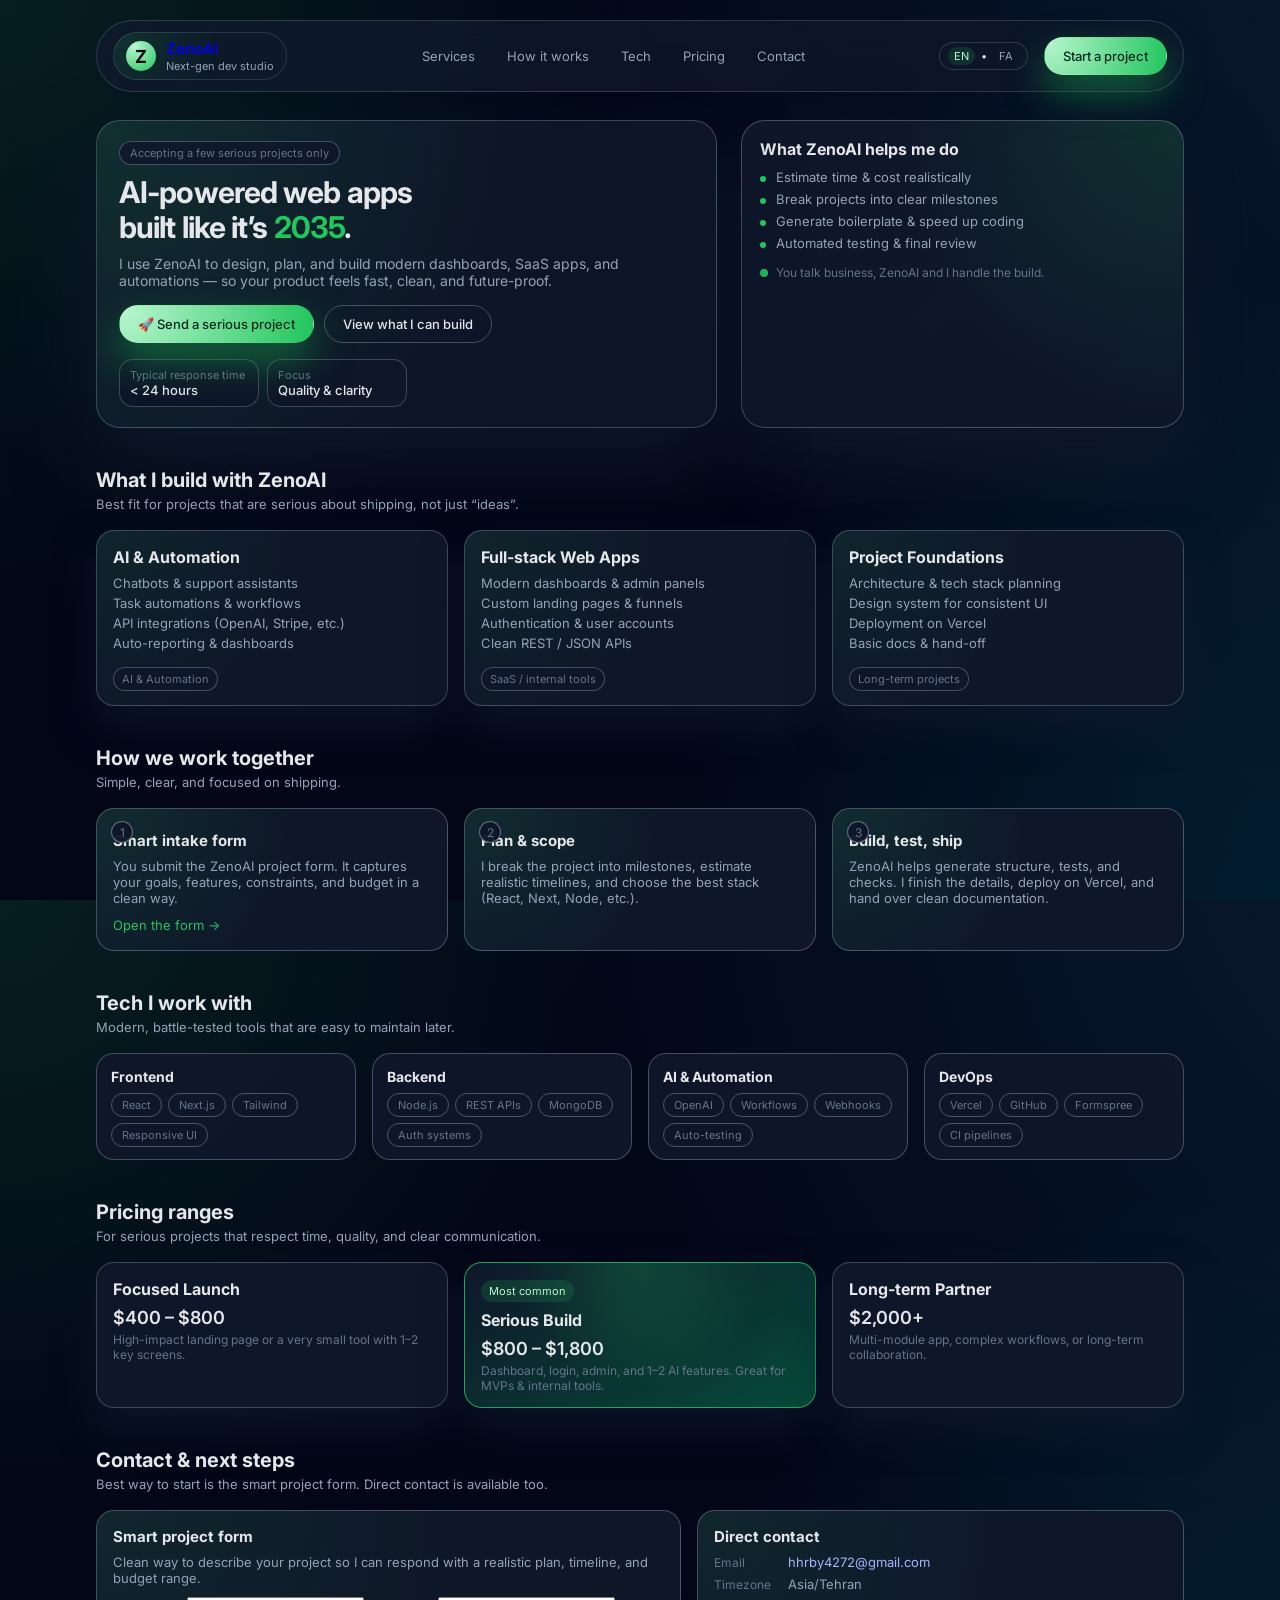
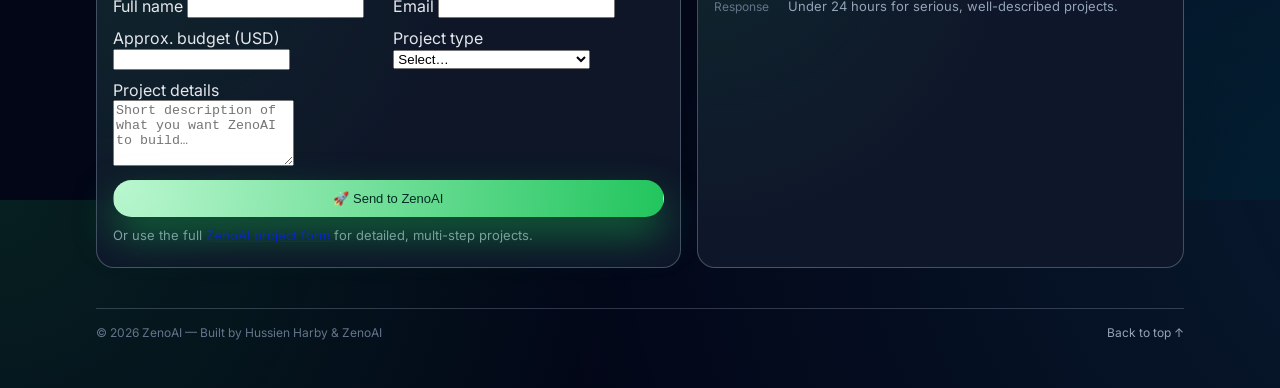
==== commit 01582266: "Update index.html" ====
--- a/index.html
+++ b/index.html
@@ -298,80 +298,81 @@
       <section class="section" id="contact">
         <div class="section-header">
           <h2>Contact & next steps</h2>
-          <p>Best way to start is the smart project form below. Direct contact is available too.</p>
+          <p>Best way to start is the smart project form. Direct contact is available too.</p>
         </div>
 
         <div class="contact-grid">
-          <!-- LEFT: Formspree form inside card -->
           <div class="contact-card">
-            <h3>Quick project form</h3>
+            <h3>Smart project form</h3>
             <p>
-              Tell me about your project. This form sends directly to my inbox so I can reply
-              with a realistic plan, timeline, and budget range.
-            </p>
-
+              Clean way to describe your project so I can respond with a realistic plan, timeline,
+              and budget range.
+            </p>
+
+            <!-- Embedded Formspree form -->
             <form
+              action="https://formspree.io/f/mzzngjrq"
+              method="POST"
               class="contact-form"
-              method="POST"
-              action="https://formspree.io/f/YOUR_FORMSPREE_ID"
             >
-              <!-- Hidden meta -->
-              <input type="hidden" name="source" value="zenoai-landing-en" />
-              <input type="hidden" name="lang" value="EN" />
-
-              <div class="form-row">
-                <div class="field">
-                  <label for="name">Name</label>
-                  <input id="name" name="name" type="text" required />
+              <input type="hidden" name="_subject" value="New ZenoAI project – Website form (EN)" />
+
+              <div class="form-row form-row-inline">
+                <div class="form-field">
+                  <label for="name-en">Full name</label>
+                  <input id="name-en" name="name" type="text" required />
                 </div>
-
-                <div class="field">
-                  <label for="email">Email</label>
-                  <input id="email" name="email" type="email" required />
+                <div class="form-field">
+                  <label for="email-en">Email</label>
+                  <input id="email-en" name="email" type="email" required />
                 </div>
               </div>
 
-              <div class="form-row">
-                <div class="field">
-                  <label for="budget">Estimated budget (USD)</label>
-                  <input id="budget" name="budget" type="text" />
+              <div class="form-row form-row-inline">
+                <div class="form-field">
+                  <label for="budget-en">Approx. budget (USD)</label>
+                  <input id="budget-en" name="budget" type="number" min="0" />
                 </div>
-
-                <div class="field">
-                  <label for="timeline">Ideal timeline</label>
-                  <input id="timeline" name="timeline" type="text" />
+                <div class="form-field">
+                  <label for="type-en">Project type</label>
+                  <select id="type-en" name="project_type">
+                    <option value="">Select…</option>
+                    <option value="saas">SaaS / Web app</option>
+                    <option value="dashboard">Dashboard / internal tool</option>
+                    <option value="automation">AI & automation</option>
+                    <option value="landing">Landing page / marketing site</option>
+                    <option value="other">Other</option>
+                  </select>
                 </div>
               </div>
 
-              <div class="field">
-                <label for="project">What do you want to build?</label>
-                <textarea
-                  id="project"
-                  name="project"
-                  rows="4"
-                  placeholder="Tell me about your app, automations, current problems, and what ZenoAI should help us do."
-                  required
-                ></textarea>
+              <div class="form-row">
+                <div class="form-field">
+                  <label for="details-en">Project details</label>
+                  <textarea
+                    id="details-en"
+                    name="details"
+                    rows="4"
+                    placeholder="Short description of what you want ZenoAI to build…"
+                    required
+                  ></textarea>
+                </div>
               </div>
 
               <button type="submit" class="btn btn-primary btn-full">
-                Send project details
+                🚀 Send to ZenoAI
               </button>
 
-              <p class="form-hint">
-                Prefer the long version? You can also use the full
-                <a
-                  href="https://zenoai-form.vercel.app/"
-                  target="_blank"
-                  rel="noopener noreferrer"
-                >
+              <p class="form-footnote">
+                Or use the full
+                <a href="https://zenoai-form.vercel.app/" target="_blank" rel="noopener noreferrer">
                   ZenoAI project form
-                </a>.
+                </a>
+                for detailed, multi-step projects.
               </p>
             </form>
           </div>
 
-          <!-- RIGHT: Direct contact -->
           <div class="contact-card contact-info">
             <h3>Direct contact</h3>
             <ul>
@@ -409,4 +410,4 @@
     document.getElementById('year').textContent = new Date().getFullYear();
   </script>
 </body>
-            </html>
+</html>
